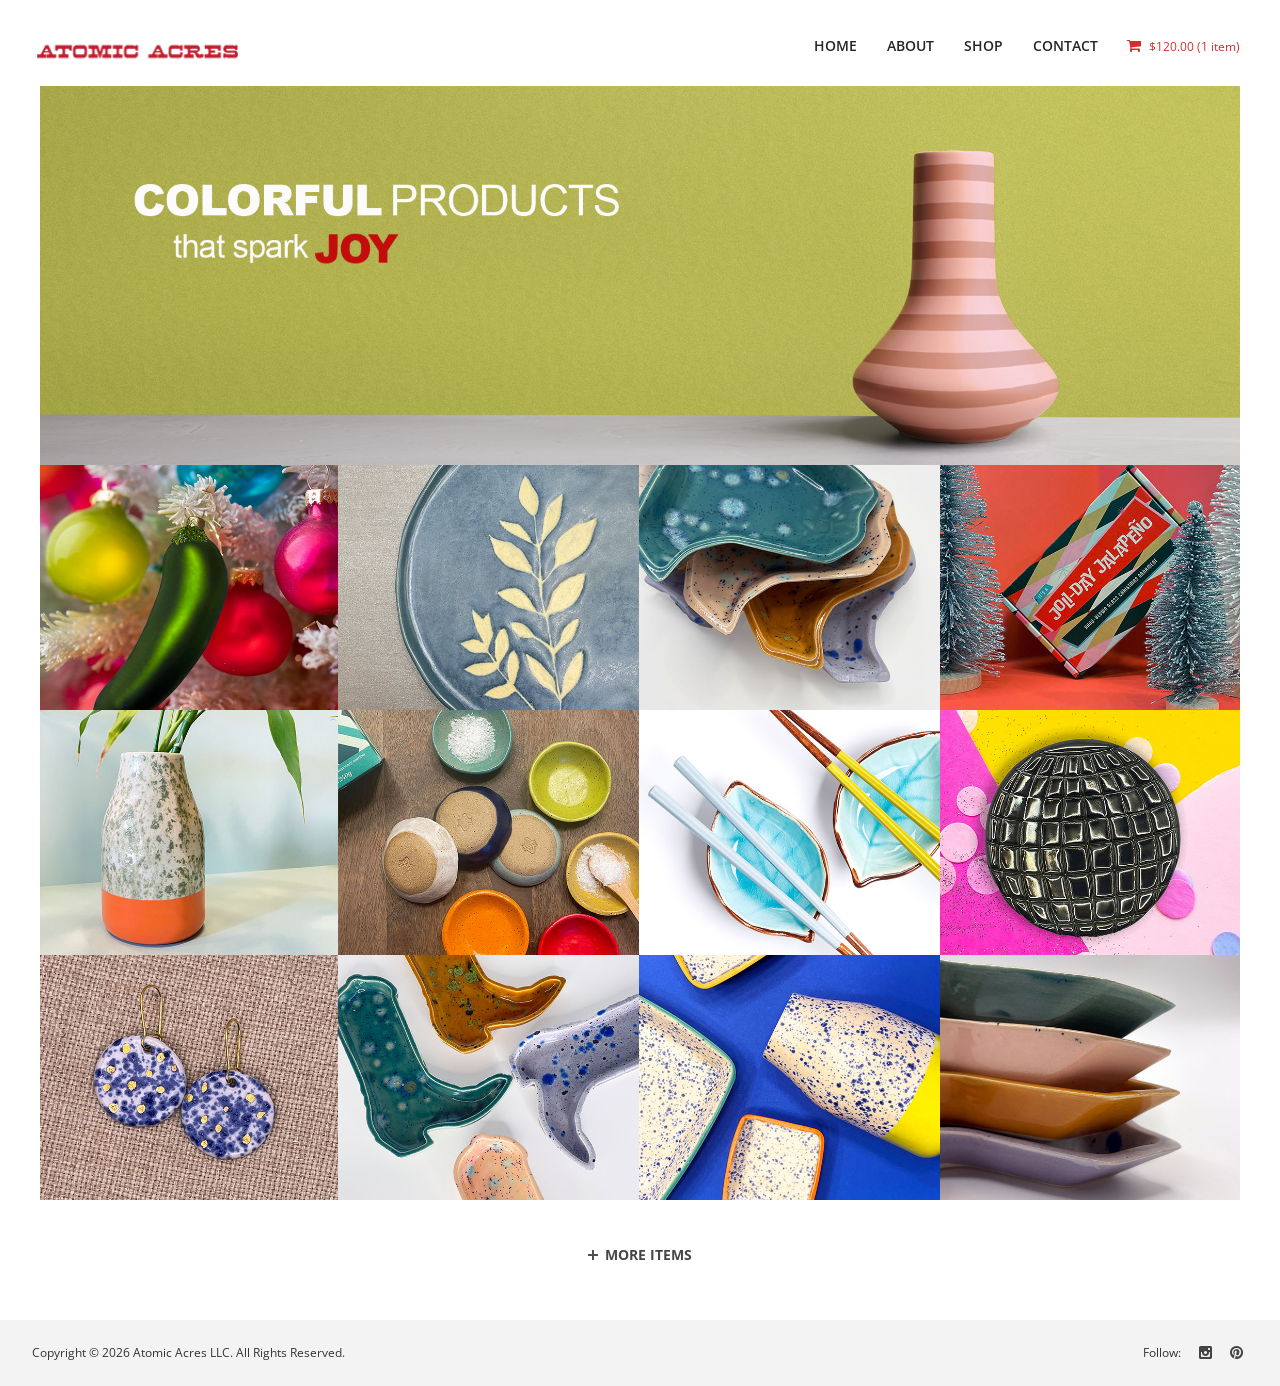
==== index.html @ 4ce1f7be "a" ====
<!DOCTYPE html>
<html>
<head>
<meta http-equiv="Content-Type" content="text/html; charset=UTF-8">
<meta name="viewport" content="width=device-width, initial-scale=1, maximum-scale=1">
<link rel="shortcut icon" href="img/favicon.ico" type="image/x-icon">
<link rel="apple-touch-icon" href="img/apple_icons_57x57.png">
<link rel="apple-touch-icon" sizes="72x72" href="img/apple_icons_72x72.png">
<link rel="apple-touch-icon" sizes="114x114" href="img/apple_icons_114x114.png">
<title>Atomic Acres | Pottery &amp; Glass Portfolio HTML Template</title>
<link href="http://fonts.googleapis.com/css?family=Open+Sans:400,300,400italic,600,700" rel="stylesheet" type="text/css" />
<link rel="stylesheet" href="css/theme.css" type="text/css" media="all" />
<link rel="stylesheet" href="css/revslider.css" type="text/css" media="all" />
<link rel="stylesheet" href="css/custom.css" type="text/css" media="all" />
</head>
<body class="page-template-page-slider-portfolio-grid-ajax">
	<div class="site_wrapper">
        <header>
            <div class="container fw">
                <div class="row">
                    <div class="fw_ip">
                        <div class="span12 logo_links_cont_hor">
                            <div class="fl noselect">
                                <a href="index.html" class="logo"><img src="img/logo.png" alt="" width="194" height="31" class="non_retina_image"><img src="img/retina/logo.png" alt="" class="retina_image"></a>
                            </div>
                            <div class="fr">
                                <div class="horizontal_menu">
                                    <div class="menu-main-container">
                                    	<ul class="menu">
                                       	  <li><a href="index.html"><span>Home</span></a></li>
                                            <li><a href="about.html"><span>About</span></a></li>
											<li><a href="shop.html"><span>Shop</span></a></li>
											<li><a href="contact.html"><span>Contact</span></a></li>
                                                </ul>
                                	</div>
                                </div>                                                                        
        
                                <div class="phone_menu">
                                    <span class="menu_toggler"></span>
                                </div>
                                
                                <div class="header_cart_content hor">
                                	<a class="cart-contents" href="shop_cart.html" title="View your shopping cart"><span class="total_price"><i class="icon-shopping-cart"></i><span class="amount">&#36;120.00</span></span>(1 item)</a>
                                </div>
                        	</div>
                        </div>
                    </div>
                </div>
            </div>                    
            <div class="gt3_menu">
                <div class="search_form_block">
                    <form name="search_form" method="get" action="javascript:void(0);" class="search_form">
                        <input type="text" name="s" placeholder="Search" value="" title="Search" class="field_search">
                        <input type="submit" name="submit_search" value="Search" title="" class="s_btn_search">
                        <i class="icon-search"></i>
                        <div class="clear"></div>
                    </form>
                </div>
        		<div class="menu_scroll">
                    <div class="menu-main-container"></div>
            	</div>
            </div>        
        </header>
        
        <div class="wrapper">
        	<div class="fullscreen_block_grid_ajax">
                <div class="slider-wrapper">                    
        			<div class="rev_slider_wrapper fullwidthbanner-container">
        				<div class="rev_slider fullwidthabanner">
        					<ul>
                            	<!-- SLIDE 1 -->
                                <li data-transition="slidedown" data-slotamount="7" data-masterspeed="300"  data-saveperformance="off">
                                    <!-- MAIN IMAGE -->
                                    <img src="img/slider/bg_1.jpg" alt="bg_1" data-bgposition="center top" data-bgfit="cover" data-bgrepeat="no-repeat">
                                    <!-- LAYER NR. 1 -->
                                    <div class="tp-caption sfl fadeout z_indx5" 
                                        data-x="70" 
                                        data-y="147"  
                                        data-speed="300" 
                                        data-start="500" 
                                        data-easing="Power3.easeInOut" 
                                        data-elementdelay="0.1" 
                                        data-endelementdelay="0.1" 
                                        data-endspeed="300"><img src="img/slider/slide1_1.png" alt=""> 
                                    </div>                            
                                    <!-- LAYER NR. 2 -->
                                    <div class="tp-caption sfl fadeout z_indx6" 
                                        data-x="540" 
                                        data-y="147"  
                                        data-speed="300" 
                                        data-start="650" 
                                        data-easing="Power3.easeInOut" 
                                        data-elementdelay="0.1" 
                                        data-endelementdelay="0.1" 
                                        data-endspeed="300"><img src="img/slider/slide1_2.png" alt=""> 
                                    </div>                            
                                    <!-- LAYER NR. 3 -->
                                    <div class="tp-caption sfl fadeout z_indx7" 
                                        data-x="165" 
                                        data-y="220"  
                                        data-speed="300" 
                                        data-start="800" 
                                        data-easing="Power3.easeInOut" 
                                        data-elementdelay="0.1" 
                                        data-endelementdelay="0.1" 
                                        data-endspeed="300"><img src="img/slider/slide1_3.png" alt=""> 
                                    </div>                            
                                    <!-- LAYER NR. 4 -->
                                    <div class="tp-caption sfl fadeout z_indx8" 
                                        data-x="425" 
                                        data-y="224"  
                                        data-speed="300" 
                                        data-start="950" 
                                        data-easing="Power3.easeInOut" 
                                        data-elementdelay="0.1" 
                                        data-endelementdelay="0.1" 
                                        data-endspeed="300"><img src="img/slider/slide1_4.png" alt=""> 
                                    </div>                            
                                    <!-- LAYER NR. 5 -->
                                    <div class="tp-caption black tp-fade tp-resizeme z_indx9 slide_zoom" 
                                        data-x="1545" 
                                        data-y="218"  
                                        data-speed="300" 
                                        data-start="1200" 
                                        data-easing="Power3.easeInOut" 
                                        data-splitin="none" 
                                        data-splitout="none" 
                                        data-elementdelay="0.1" 
                                        data-endelementdelay="0.1" 
                                        data-endspeed="300"> </div>                            
                                    <!-- LAYER NR. 6 -->
                                    <div class="tp-caption black tp-fade tp-resizeme z_indx10 slide_zoom"  
                                        data-x="1341" 
                                        data-y="319"  
                                        data-speed="300" 
                                        data-start="1200" 
                                        data-easing="Power3.easeInOut" 
                                        data-splitin="none" 
                                        data-splitout="none" 
                                        data-elementdelay="0.1" 
                                        data-endelementdelay="0.1" 
                                        data-endspeed="300">
                                        <a href="javascript:void(0)">                                        </a> 
                                    </div>                            
                                    <!-- LAYER NR. 7 -->
                                    <div class="tp-caption black tp-fade tp-resizeme z_indx11 slide_zoom" 
                                        data-x="1067" 
                                        data-y="156"  
                                        data-speed="300" 
                                        data-start="1200" 
                                        data-easing="Power3.easeInOut" 
                                        data-splitin="none" 
                                        data-splitout="none" 
                                        data-elementdelay="0.1" 
                                        data-endelementdelay="0.1" 
                                        data-endspeed="300">
                                        <a href="javascript:void(0)">                                        </a> 
                                    </div>
                                </li>
                                <!-- SLIDE 2 -->
                                <li data-transition="slidedown" data-slotamount="7" data-masterspeed="300"  data-saveperformance="off">
                                    <!-- MAIN IMAGE -->
                                    <img src="img/slider/bg_2.jpg" alt="bg_2" data-bgposition="center top" data-bgfit="cover" data-bgrepeat="no-repeat">
                                    <!-- LAYER NR. 1 -->
                                    <div class="tp-caption sfl fadeout z_indx5" 
                                        data-x="160" 
                                        data-y="147"  
                                        data-speed="300" 
                                        data-start="500" 
                                        data-easing="Power3.easeInOut" 
                                        data-elementdelay="0.1" 
                                        data-endelementdelay="0.1" 
                                        data-endspeed="300"><img src="img/slider/slide2_1.png" alt=""> 
                                    </div>                            
                                    <!-- LAYER NR. 2 -->
                                    <div class="tp-caption sfl fadeout z_indx6" 
                                        data-x="280" 
                                        data-y="147"  
                                        data-speed="300" 
                                        data-start="650" 
                                        data-easing="Power3.easeInOut" 
                                        data-elementdelay="0.1" 
                                        data-endelementdelay="0.1" 
                                        data-endspeed="300"><img src="img/slider/slide2_2.png" alt=""> 
                                    </div>                            
                                    <!-- LAYER NR. 3 -->
                                    <div class="tp-caption sfl fadeout z_indx7" 
                                        data-x="250" 
                                        data-y="221"  
                                        data-speed="300" 
                                        data-start="800" 
                                        data-easing="Power3.easeInOut" 
                                        data-elementdelay="0.1" 
                                        data-endelementdelay="0.1" 
                                        data-endspeed="300"><img src="img/slider/slide2_3.png" alt=""> 
                                    </div>                            
                                    <!-- LAYER NR. 4 -->
                                    <div class="tp-caption sfl fadeout z_indx8" 
                                        data-x="500" 
                                        data-y="224"  
                                        data-speed="300" 
                                        data-start="950" 
                                        data-easing="Power3.easeInOut" 
                                        data-elementdelay="0.1" 
                                        data-endelementdelay="0.1" 
                                        data-endspeed="300"><img src="img/slider/slide2_4.png" alt=""> 
                                    </div>                            
                                    <!-- LAYER NR. 5 -->
                                    <div class="tp-caption black tp-fade tp-resizeme z_indx9 slide_zoom" 
                                        data-x="1517" 
                                        data-y="112"  
                                        data-speed="300" 
                                        data-start="1200" 
                                        data-easing="Power3.easeInOut" 
                                        data-splitin="none" 
                                        data-splitout="none" 
                                        data-elementdelay="0.1" 
                                        data-endelementdelay="0.1" 
                                        data-endspeed="300">
                                        <a href="javascript:void(0)">                                        </a> 
                                    </div>                            
                                    <!-- LAYER NR. 6 -->
                                    <div class="tp-caption black tp-fade tp-resizeme z_indx10 slide_zoom" 
                                        data-x="1165" 
                                        data-y="504"  
                                        data-speed="300" 
                                        data-start="1200" 
                                        data-easing="Power3.easeInOut" 
                                        data-splitin="none" 
                                        data-splitout="none" 
                                        data-elementdelay="0.1" 
                                        data-endelementdelay="0.1" 
                                        data-endspeed="300">
                                        <a href="javascript:void(0)">                                        </a> 
                                    </div>
                                </li>
                                <!-- SLIDE 3 -->
                                <li data-transition="slidedown" data-slotamount="7" data-masterspeed="300"  data-saveperformance="off">
                                    <!-- MAIN IMAGE -->
                                    <img src="img/slider/bg_3.jpg" alt="bg_3" data-bgposition="center top" data-bgfit="cover" data-bgrepeat="no-repeat">
                                    <!-- LAYER NR. 1 -->
                                    <div class="tp-caption sfl fadeout z_indx5" 
                                        data-x="70" 
                                        data-y="107"  
                                        data-speed="300" 
                                        data-start="500" 
                                        data-easing="Power3.easeInOut" 
                                        data-elementdelay="0.1" 
                                        data-endelementdelay="0.1" 
                                        data-endspeed="300"><img src="img/slider/slide3_1.png" alt=""> 
                                    </div>                            
                                    <!-- LAYER NR. 2 -->
                                    <div class="tp-caption sfl fadeout z_indx6" 
                                        data-x="360" 
                                        data-y="100"  
                                        data-speed="300" 
                                        data-start="650" 
                                        data-easing="Power3.easeInOut" 
                                        data-elementdelay="0.1" 
                                        data-endelementdelay="0.1" 
                                        data-endspeed="300"><img src="img/slider/slide3_2.png" alt=""> 
                                    </div>                            
                                    <!-- LAYER NR. 3 -->
                                    <div class="tp-caption sfl fadeout z_indx7" 
                                        data-x="90" 
                                        data-y="170"  
                                        data-speed="300" 
                                        data-start="800" 
                                        data-easing="Power3.easeInOut" 
                                        data-elementdelay="0.1" 
                                        data-endelementdelay="0.1" 
                                        data-endspeed="300"><img src="img/slider/slide3_3.png" alt=""> 
                                    </div>                            
                                    <!-- LAYER NR. 4 -->
                                    <div class="tp-caption sfl fadeout z_indx8" 
                                        data-x="240" 
                                        data-y="170"  
                                        data-speed="300" 
                                        data-start="950" 
                                        data-easing="Power3.easeInOut" 
                                        data-elementdelay="0.1" 
                                        data-endelementdelay="0.1" 
                                        data-endspeed="300"><img src="img/slider/slide3_4.png" alt=""> 
                                    </div>                            
                                    <!-- LAYER NR. 5 -->
                                    <div class="tp-caption black tp-fade tp-resizeme z_indx9 slide_zoom" 
                                        data-x="1534" 
                                        data-y="200"  
                                        data-speed="300" 
                                        data-start="1200" 
                                        data-easing="Power3.easeInOut" 
                                        data-splitin="none" 
                                        data-splitout="none" 
                                        data-elementdelay="0.1" 
                                        data-endelementdelay="0.1" 
                                        data-endspeed="300">
                                        <a href="javascript:void(0)">                                        </a> 
                                    </div>                            
                                    <!-- LAYER NR. 6 -->
                                    <div class="tp-caption black tp-fade tp-resizeme z_indx10 slide_zoom" 
                                        data-x="1262" 
                                        data-y="156"  
                                        data-speed="300" 
                                        data-start="1200" 
                                        data-easing="Power3.easeInOut" 
                                        data-splitin="none" 
                                        data-splitout="none" 
                                        data-elementdelay="0.1" 
                                        data-endelementdelay="0.1" 
                                        data-endspeed="300">
                                        <a href="javascript:void(0)">                                        </a> 
                                    </div>                            
                                    <!-- LAYER NR. 7 -->
                                    <div class="tp-caption black tp-fade tp-resizeme z_indx11 slide_zoom" 
                                        data-x="1504" 
                                        data-y="346"  
                                        data-speed="300" 
                                        data-start="1200" 
                                        data-easing="Power3.easeInOut" 
                                        data-splitin="none" 
                                        data-splitout="none" 
                                        data-elementdelay="0.1" 
                                        data-endelementdelay="0.1" 
                                        data-endspeed="300">
                                        <a href="javascript:void(0)">                                        </a> 
                                    </div>
                                </li>
                            </ul>
                            <div class="tp-bannertimer tp-bottom"></div>
                        </div>
                    </div>
                </div>
                    
                <div id="list" class="grid_ajax_isotope_block sorting_block image-grid">
                	<div class="blogpost_preview_fw port_type furniture textile isotope-item">
                        <div class="fw_preview_wrapper">
                            <img alt="" src="img/portfolio/585_475/1.jpg">
                            <div class="inner">
                                <h6 class="blogpost_title"><a href="portfolio_post_slider.html">Joliday Jalapeño</a></h6>
                                <div class="inmeta">
                                    <div>
                                         <a href="javascript:void(0)">Ornaments</a>, <a href="javascript:void(0)">Glass</a>
                                    </div>
                                    <div data-modify="like_post" class="post_likes post_likes_add ">
                                        <i class="stand_icon icon-heart-empty"></i>
                                        <span>119</span>
                                    </div>
                                </div>
                            </div>
                        </div>
                    </div>
                    <div class="blogpost_preview_fw port_type furniture isotope-item">
                        <div class="fw_preview_wrapper">
                            <img alt="" src="img/portfolio/585_475/2.jpg">
                            <div class="inner">
                                <h6 class="blogpost_title"><a href="portfolio_post_slider.html">Dining Sets</a></h6>
                                <div class="inmeta">
                                    <div>
                                         <a href="javascript:void(0)">Tableware</a>, <a href="javascript:void(0)">Stoneware</a>
                                    </div>
                                    <div data-modify="like_post" class="post_likes post_likes_add ">
                                        <i class="stand_icon icon-heart-empty"></i>
                                        <span>141</span>
                                    </div>
                                </div>
                            </div>
                        </div>
                    </div>
                    <div class="blogpost_preview_fw port_type furniture textile isotope-item">
                        <div class="fw_preview_wrapper">
                            <img alt="" src="img/portfolio/585_475/3.jpg">
                            <div class="inner">
                                <h6 class="blogpost_title"><a href="portfolio_post_slider.html">Texas Trays</a></h6>
                                <div class="inmeta">
                                    <div>
                                         <a href="javascript:void(0)">Decor</a>, <a href="javascript:void(0)">Earthenware</a>
                                    </div>
                                    <div data-modify="like_post" class="post_likes post_likes_add ">
                                        <i class="stand_icon icon-heart-empty"></i>
                                        <span>90</span>
                                    </div>
                                </div>
                            </div>
                        </div>
                    </div>
                    <div class="blogpost_preview_fw port_type other isotope-item">
                        <div class="fw_preview_wrapper">
                            <img alt="" src="img/portfolio/585_475/4.jpg">
                            <div class="inner">
                                <h6 class="blogpost_title"><a href="portfolio_post_slider.html">Joliday Jalapeño</a></h6>
                                <div class="inmeta">
                                    <div>
                                        <a href="javascript:void(0)">Ornaments</a>, <a href="javascript:void(0)">Glass</a>
                                    </div>
                                    <div data-modify="like_post" class="post_likes post_likes_add ">
                                        <i class="stand_icon icon-heart-empty"></i>
                                        <span>47</span>
                                    </div>
                                </div>
                            </div>
                        </div>
                    </div>
                    <div class="blogpost_preview_fw port_type furniture isotope-item">
                        <div class="fw_preview_wrapper">
                            <img alt="" src="img/portfolio/585_475/5.jpg">
                            <div class="inner">
                                <h6 class="blogpost_title"><a href="portfolio_post_slider.html">Harbor Vase</a></h6>
                                <div class="inmeta">
                                    <div>
                                        <a href="javascript:void(0)">Decor</a>, <a href="javascript:void(0)">Stoneware</a>
                                    </div>
                                    <div data-modify="like_post" class="post_likes post_likes_add ">
                                        <i class="stand_icon icon-heart-empty"></i>
                                        <span>14</span>
                                    </div>
                                </div>
                            </div>
                        </div>
                    </div>
                    <div class="blogpost_preview_fw port_type other tableware isotope-item">
                        <div class="fw_preview_wrapper">
                            <img alt="" src="img/portfolio/585_475/6.jpg">
                            <div class="inner">
                                <h6 class="blogpost_title"><a href="portfolio_post_slider.html">Salt Seller</a></h6>
                                <div class="inmeta">
                                    <div>
                                         <a href="javascript:void(0)">Tableware</a>, <a href="javascript:void(0)">Stoneware</a>
                                    </div>
                                    <div data-modify="like_post" class="post_likes post_likes_add ">
                                        <i class="stand_icon icon-heart-empty"></i>
                                        <span>53</span>
                                    </div>
                                </div>
                            </div>
                        </div>
                    </div>
                    <div class="blogpost_preview_fw port_type lighting textile isotope-item">
                        <div class="fw_preview_wrapper">
                            <img alt="" src="img/portfolio/585_475/7.jpg">
                            <div class="inner">
                                <h6 class="blogpost_title"><a href="portfolio_post_slider.html">Leaf Bowls</a></h6>
                                <div class="inmeta">
                                    <div>
                                         <a href="javascript:void(0)">Tableware</a>, <a href="javascript:void(0)">Porcelain</a>
                                    </div>
                                    <div data-modify="like_post" class="post_likes post_likes_add ">
                                        <i class="stand_icon icon-heart-empty"></i>
                                        <span>43</span>
                                    </div>
                                </div>
                            </div>
                        </div>
                    </div>
                    <div class="blogpost_preview_fw port_type other textile isotope-item">
                        <div class="fw_preview_wrapper">
                            <img alt="" src="img/portfolio/585_475/8.jpg">
                            <div class="inner">
                                <h6 class="blogpost_title"><a href="portfolio_post_slider.html">Disco Tray</a></h6>
                                <div class="inmeta">
                                    <div>
                                         <a href="javascript:void(0)">Decor</a>, <a href="javascript:void(0)">Stoneware</a>
                                    </div>
                                    <div data-modify="like_post" class="post_likes post_likes_add ">
                                        <i class="stand_icon icon-heart-empty"></i>
                                        <span>15</span>
                                    </div>
                                </div>
                            </div>
                        </div>
                    </div>
                    <div class="blogpost_preview_fw port_type other sculpture isotope-item">
                        <div class="fw_preview_wrapper">
                            <img alt="" src="img/portfolio/585_475/9.jpg">
                            <div class="inner">
                                <h6 class="blogpost_title"><a href="portfolio_post_slider.html">Santorini Earrings</a></h6>
                                <div class="inmeta">
                                    <div>
                                         <a href="javascript:void(0)">Jewelry</a>, <a href="javascript:void(0)">Porcelain</a>
                                    </div>
                                    <div data-modify="like_post" class="post_likes post_likes_add ">
                                        <i class="stand_icon icon-heart-empty"></i>
                                        <span>20</span>
                                    </div>
                                </div>
                            </div>
                        </div>
                    </div>
                    <div class="blogpost_preview_fw port_type other tableware isotope-item">
                        <div class="fw_preview_wrapper">
                            <img alt="" src="img/portfolio/585_475/10.jpg">
                            <div class="inner">
                                <h6 class="blogpost_title"><a href="portfolio_post_slider.html">Boot Trays</a></h6>
                                <div class="inmeta">
                                    <div>
                                         <a href="javascript:void(0)">Decor</a>, <a href="javascript:void(0)">Earthenware</a>
                                    </div>
                                    <div data-modify="like_post" class="post_likes post_likes_add ">
                                        <i class="stand_icon icon-heart-empty"></i>
                                        <span>34</span>
                                    </div>
                                </div>
                            </div>
                        </div>
                    </div>
                    <div class="blogpost_preview_fw port_type lighting isotope-item">
                        <div class="fw_preview_wrapper">
                            <img alt="" src="img/portfolio/585_475/11.jpg">
                            <div class="inner">
                                <h6 class="blogpost_title"><a href="portfolio_post_slider.html">Harbor Collection</a></h6>
                                <div class="inmeta">
                                    <div>
                                         <a href="javascript:void(0)">Decor</a>, <a href="javascript:void(0)">Stoneware</a>
                                    </div>
                                    <div data-modify="like_post" class="post_likes post_likes_add ">
                                        <i class="stand_icon icon-heart-empty"></i>
                                        <span>30</span>
                                    </div>
                                </div>
                            </div>
                        </div>
                    </div>
                    <div class="blogpost_preview_fw port_type other isotope-item">
                        <div class="fw_preview_wrapper">
                            <img alt="" src="img/portfolio/585_475/12.jpg">
                            <div class="inner">
                                <h6 class="blogpost_title"><a href="portfolio_post_slider.html">Texas Trays</a></h6>
                                <div class="inmeta">
                                    <div>
                                         <a href="javascript:void(0)">Decor</a>, <a href="javascript:void(0)">Earthenware</a>
                                    </div>
                                    <div data-modify="like_post" class="post_likes post_likes_add ">
                                        <i class="stand_icon icon-heart-empty"></i>
                                        <span>13</span>
                                    </div>
                                </div>
                            </div>
                        </div>
                    </div>
                </div>                
                <a href="javascript:void(0)" class="load_more_posts">More Items</a>                
            </div>        
        </div><!-- .wrapper -->
    </div>
    <footer>
        <div class="ip">
            <div class="fl">
                <div>Copyright &copy; 2026 Atomic Acres LLC. All Rights Reserved.</div>
            </div>
            <div class="fr">
                <div class="share_page">
                    <span class="share_text"></span>
                    <span class="sh_fo_detail">
                        <a href="javascript:void(0);" class="stand_icon share_instagram"></a>
                        <a href="javascript:void(0);" class="stand_icon share_pinterest"></a>
                    </span>
                </div>
                <div class="socials">
                    <span class="follow_text active">Follow</span>
                    <span class="sh_fo_detail inline_block">
                        <a class="stand_icon soc-instagram" target="_blank" href="http://instagram.com" title="Instagram"></a>
                        <a class="stand_icon soc-pinterest" target="_blank" href="http://pinterest.com" title="Pinterest"></a>
                	</span>
                </div>
            </div>
            <div class="clear"></div>
        </div>
    </footer>   
    
    <script type="text/javascript" src="js/jquery.min.js"></script>	
	<script type="text/javascript" src="js/jquery-ui.min.js"></script>    
    <script type="text/javascript" src="js/modules.js"></script>	
	<script type="text/javascript" src="js/theme.js"></script>
    <script type="text/javascript" src="js/jquery.themepunch.plugins.min.js"></script>
    <script type="text/javascript" src="js/jquery.themepunch.revolution.min.js"></script> 
    <script type="text/javascript">
		jQuery(document).ready(function() {
		   "use strict";			   						
		   jQuery('.rev_slider').show().revolution({
				delay: 5000,
				startwidth: 1850,
				startheight: 579,
				fullWidth:"on",
				fullScreen:"off",
				navigationType:"none",
				navigationArrows:"solo",
				navigationStyle:"round"
			});
		});
	</script> 
    <!-- Portfolio -->
    <script type="text/javascript" src="js/jquery.isotope.min.js"></script>
    <script type="text/javascript" src="js/sorting.js"></script>
    <script>	
		items_set = [                    
			{src : 'img/portfolio/585_475/13.jpg', url : 'portfolio_post_slider.html', sortcategory: 'Decor', title: 'Drip Bowl', categorylink: '<a href="javascript:void(0)">Decor</a>, <a href="javascript:void(0)">Glass</a>', likescount: '12'},
			{src : 'img/portfolio/585_475/14.jpg', url : 'portfolio_post_slider.html', sortcategory: 'Tableware', title: 'Rustic Tableware', categorylink: '<a href="javascript:void(0)">Tableware</a>, <a href="javascript:void(0)">Stoneware</a>', likescount: '20'},
			{src : 'img/portfolio/585_475/15.jpg', url : 'portfolio_post_slider.html', sortcategory: 'Ornaments', title: 'Inky Ornament',  categorylink: '<a href="javascript:void(0)">Ornaments</a>, <a href="javascript:void(0)">Glass</a>', likescount: '19'},
			{src : 'img/portfolio/585_475/16.jpg', url : 'portfolio_post_slider.html', sortcategory: 'Jewelry', title: 'Tokyo Earrings', categorylink: '<a href="javascript:void(0)">Jewelry</a>, <a href="javascript:void(0)">Porcelain</a>', likescount: '13'}
		];
		jQuery('#list').portfolio_addon({
			type : 0, // home portfolio
			load_count : 4,
			items : items_set
		});
	</script>      
</body>
</html>
---- css/theme.css ----
/* GRID */
body, html {
    padding: 0;
    margin: 0;
    width: 100%;
    height: 100%;
    
    -moz-osx-font-smoothing: grayscale;
    -webkit-font-smoothing: antialiased
}

.wrapper {
    margin-bottom: 50px;
}

[class*=span] {
    float: left;
    min-height: 1px;
    margin-left: 30px
}

.container {
    width: 940px;
    margin-right: auto;
    margin-left: auto
}

.container:after, .container:before {
    display: table;
    line-height: 0;
    content: ""
}

.container:after {
    clear: both
}

.row {
    width: 100%
}

.row:after, .row:before {
    display: table;
    line-height: 0;
    content: ""
}

.row:after {
    clear: both
}

.row [class*=span] {
    display: block;
    float: left;
    width: 100%;
    min-height: 30px;
    margin-left: 3.1914893617021%;
    -webkit-box-sizing: border-box;
    -moz-box-sizing: border-box;
    box-sizing: border-box
}

.row [class*=span]:first-child {
    margin-left: 0
}

.row .span12 {
    width: 100%
}

.row .span11 {
    width: 91.400709219858%
}

.row .span10 {
    width: 82.801418439716%
}

.row .span9 {
    width: 74.202127659574%
}

.row .span8 {
    width: 65.602836879433%
}

.row .span7 {
    width: 57.003546099291%
}

.row .span6 {
    width: 48.404255319149%
}

.row .span5 {
    width: 39.804964539007%
}

.row .span4 {
    width: 31.205673758865%
}

.row .span3 {
    width: 22.606382978723%
}

.row .span2 {
    width: 14.007092198582%
}

.row .span1 {
    width: 5.4078014184397%
}

.clearfix:after, .clearfix:before {
    display: table;
    line-height: 0;
    content: ""
}

.clear, .clearfix:after {
    clear: both
}

@media (min-width: 1200px) {
    [class*=span] {
        float: left;
        min-height: 1px;
        margin-left: 40px
    }

    .container {
        width: 1160px
    }

    .gt3_boxed header .container {
        width: 1250px
    }

    .row {
        width: 100%
    }

    .row:after, .row:before {
        display: table;
        line-height: 0;
        content: ""
    }

    .row:after {
        clear: both
    }

    .row [class*=span] {
        display: block;
        float: left;
        width: 100%;
        min-height: 30px;
        margin-left: 3.3333333333333%;
        -webkit-box-sizing: border-box;
        -moz-box-sizing: border-box;
        box-sizing: border-box
    }

    .row [class*=span]:first-child {
        margin-left: 0
    }

    .row .span12 {
        width: 100%
    }

    .row .span11 {
        width: 91.379310344828%
    }

    .row .span10 {
        width: 82.758620689655%
    }

    .row .span9 {
        width: 74.137931034483%
    }

    .row .span8 {
        width: 65.51724137931%
    }

    .row .span7 {
        width: 56.896551724138%
    }

    .row .span6 {
        width: 48.275862068966%
    }

    .row .span5 {
        width: 39.655172413793%
    }

    .row .span4 {
        width: 31.034482758621%
    }

    .row .span3 {
        width: 22.413793103448%
    }

    .row .span2 {
        width: 13.793103448276%
    }

    .row .span1 {
        width: 5.1724137931034%
    }
}

@media (min-width: 768px) and (max-width: 979px) {
    .container {
        width: 724px
    }

    .row {
        width: 100%
    }

    .row:after, .row:before {
        display: table;
        line-height: 0;
        content: ""
    }

    .row:after {
        clear: both
    }

    .row [class*=span] {
        display: block;
        float: left;
        width: 100%;
        min-height: 30px;
        margin-left: 4.1436464088398%;
        -webkit-box-sizing: border-box;
        -moz-box-sizing: border-box;
        box-sizing: border-box
    }

    .row [class*=span]:first-child {
        margin-left: 0
    }

    .row .span12 {
        width: 100%
    }

    .row .span11 {
        width: 91.321362799263%
    }

    .row .span10 {
        width: 82.642725598527%
    }

    .row .span9 {
        width: 73.96408839779%
    }

    .row .span8 {
        width: 65.285451197053%
    }

    .row .span7 {
        width: 56.606813996317%
    }

    .row .span6 {
        width: 47.92817679558%
    }

    .row .span5 {
        width: 39.249539594843%
    }

    .row .span4 {
        width: 30.570902394107%
    }

    .row .span3 {
        width: 21.89226519337%
    }

    .row .span2 {
        width: 13.213627992634%
    }

    .row .span1 {
        width: 4.5349907918969%
    }
}

@media (max-width: 767px) {
    .container {
        width: auto
    }

    .row {
        width: 100%;
        margin-left: 0
    }

    .row [class*=span], [class*=span] {
        display: block;
        float: none;
        width: 100%;
        margin-left: 0;
        -webkit-box-sizing: border-box;
        -moz-box-sizing: border-box;
        box-sizing: border-box
    }

    .row .span12, .span12 {
        width: 100%;
        -webkit-box-sizing: border-box;
        -moz-box-sizing: border-box;
        box-sizing: border-box
    }
}

.container.fw {
    width: 100%
}

.container.fw .fw_ip {
    padding: 35px
}

/* Font-Awesome MIN */
@font-face {
    font-family: FontAwesome;
    src: url(fonts/fa.eot?v=3.2.1);
    src: url(fonts/fa.eot?#iefix&v=3.2.1) format('embedded-opentype'), url(fonts/fa.woff?v=3.2.1) format('woff'), url(fonts/fa.ttf?v=3.2.1) format('truetype'), url(fonts/fa.svg#fontawesomeregular?v=3.2.1) format('svg');
    font-weight: 400;
    font-style: normal;
    -moz-osx-font-smoothing: grayscale;
    -webkit-font-smoothing: antialiased;
}

[class*=" icon-"], [class^=icon-] {
    font-family: FontAwesome;
    font-weight: 400;
    font-style: normal;
    text-decoration: inherit;
    -webkit-font-smoothing: antialiased
}

[class*=" icon-"]:before, [class^=icon-]:before {
    text-decoration: inherit;
    display: inline-block;
    speak: none
}

a [class*=" icon-"], a [class^=icon-] {
    display: inline
}

[class*=" icon-"], [class^=icon-] {
    display: inline;
    width: auto;
    height: auto;
    line-height: normal;
    vertical-align: baseline;
    background-image: none;
    background-position: 0 0;
    background-repeat: repeat;
    margin-top: 0
}

.icon-glass:before {
    content: "\f000"
}

.icon-music:before {
    content: "\f001"
}

.icon-search:before {
    content: "\f002"
}

.icon-envelope-alt:before {
    content: "\f003"
}

.icon-heart:before {
    content: "\f004"
}

.icon-star:before {
    content: "\f005"
}

.icon-star-empty:before {
    content: "\f006"
}

.icon-user:before {
    content: "\f007"
}

.icon-film:before {
    content: "\f008"
}

.icon-th-large:before {
    content: "\f009"
}

.icon-th:before {
    content: "\f00a"
}

.icon-th-list:before {
    content: "\f00b"
}

.icon-ok:before {
    content: "\f00c"
}

.icon-remove:before {
    content: "\f00d"
}

.icon-zoom-in:before {
    content: "\f00e"
}

.icon-zoom-out:before {
    content: "\f010"
}

.icon-off:before, .icon-power-off:before {
    content: "\f011"
}

.icon-signal:before {
    content: "\f012"
}

.icon-cog:before, .icon-gear:before {
    content: "\f013"
}

.icon-trash:before {
    content: "\f014"
}

.icon-home:before {
    content: "\f015"
}

.icon-file-alt:before {
    content: "\f016"
}

.icon-time:before {
    content: "\f017"
}

.icon-road:before {
    content: "\f018"
}

.icon-download-alt:before {
    content: "\f019"
}

.icon-download:before {
    content: "\f01a"
}

.icon-upload:before {
    content: "\f01b"
}

.icon-inbox:before {
    content: "\f01c"
}

.icon-play-circle:before {
    content: "\f01d"
}

.icon-repeat:before, .icon-rotate-right:before {
    content: "\f01e"
}

.icon-refresh:before {
    content: "\f021"
}

.icon-list-alt:before {
    content: "\f022"
}

.icon-lock:before {
    content: "\f023"
}

.icon-flag:before {
    content: "\f024"
}

.icon-headphones:before {
    content: "\f025"
}

.icon-volume-off:before {
    content: "\f026"
}

.icon-volume-down:before {
    content: "\f027"
}

.icon-volume-up:before {
    content: "\f028"
}

.icon-qrcode:before {
    content: "\f029"
}

.icon-barcode:before {
    content: "\f02a"
}

.icon-tag:before {
    content: "\f02b"
}

.icon-tags:before {
    content: "\f02c"
}

.icon-book:before {
    content: "\f02d"
}

.icon-bookmark:before {
    content: "\f02e"
}

.icon-print:before {
    content: "\f02f"
}

.icon-camera:before {
    content: "\f030"
}

.icon-font:before {
    content: "\f031"
}

.icon-bold:before {
    content: "\f032"
}

.icon-italic:before {
    content: "\f033"
}

.icon-text-height:before {
    content: "\f034"
}

.icon-text-width:before {
    content: "\f035"
}

.icon-align-left:before {
    content: "\f036"
}

.icon-align-center:before {
    content: "\f037"
}

.icon-align-right:before {
    content: "\f038"
}

.icon-align-justify:before {
    content: "\f039"
}

.icon-list:before {
    content: "\f03a"
}

.icon-indent-left:before {
    content: "\f03b"
}

.icon-indent-right:before {
    content: "\f03c"
}

.icon-facetime-video:before {
    content: "\f03d"
}

.icon-picture:before {
    content: "\f03e"
}

.icon-pencil:before {
    content: "\f040"
}

.icon-map-marker:before {
    content: "\f041"
}

.icon-adjust:before {
    content: "\f042"
}

.icon-tint:before {
    content: "\f043"
}

.icon-edit:before {
    content: "\f044"
}

.icon-share:before {
    content: "\f045"
}

.icon-check:before {
    content: "\f046"
}

.icon-move:before {
    content: "\f047"
}

.icon-step-backward:before {
    content: "\f048"
}

.icon-fast-backward:before {
    content: "\f049"
}

.icon-backward:before {
    content: "\f04a"
}

.icon-play:before {
    content: "\f04b"
}

.icon-pause:before {
    content: "\f04c"
}

.icon-stop:before {
    content: "\f04d"
}

.icon-forward:before {
    content: "\f04e"
}

.icon-fast-forward:before {
    content: "\f050"
}

.icon-step-forward:before {
    content: "\f051"
}

.icon-eject:before {
    content: "\f052"
}

.icon-chevron-left:before {
    content: "\f053"
}

.icon-chevron-right:before {
    content: "\f054"
}

.icon-plus-sign:before {
    content: "\f055"
}

.icon-minus-sign:before {
    content: "\f056"
}

.icon-remove-sign:before {
    content: "\f057"
}

.icon-ok-sign:before {
    content: "\f058"
}

.icon-question-sign:before {
    content: "\f059"
}

.icon-info-sign:before {
    content: "\f05a"
}

.icon-screenshot:before {
    content: "\f05b"
}

.icon-remove-circle:before {
    content: "\f05c"
}

.icon-ok-circle:before {
    content: "\f05d"
}

.icon-ban-circle:before {
    content: "\f05e"
}

.icon-arrow-left:before {
    content: "\f060"
}

.icon-arrow-right:before {
    content: "\f061"
}

.icon-arrow-up:before {
    content: "\f062"
}

.icon-arrow-down:before {
    content: "\f063"
}

.icon-mail-forward:before, .icon-share-alt:before {
    content: "\f064"
}

.icon-resize-full:before {
    content: "\f065"
}

.icon-resize-small:before {
    content: "\f066"
}

.icon-plus:before {
    content: "\f067"
}

.icon-minus:before {
    content: "\f068"
}

.icon-asterisk:before {
    content: "\f069"
}

.icon-exclamation-sign:before {
    content: "\f06a"
}

.icon-gift:before {
    content: "\f06b"
}

.icon-leaf:before {
    content: "\f06c"
}

.icon-fire:before {
    content: "\f06d"
}

.icon-eye-open:before {
    content: "\f06e"
}

.icon-eye-close:before {
    content: "\f070"
}

.icon-warning-sign:before {
    content: "\f071"
}

.icon-plane:before {
    content: "\f072"
}

.icon-calendar:before {
    content: "\f073"
}

.icon-random:before {
    content: "\f074"
}

.icon-comment:before {
    content: "\f075"
}

.icon-magnet:before {
    content: "\f076"
}

.icon-chevron-up:before {
    content: "\f077"
}

.icon-chevron-down:before {
    content: "\f078"
}

.icon-retweet:before {
    content: "\f079"
}

.icon-shopping-cart:before {
    content: "\f07a"
}

.icon-folder-close:before {
    content: "\f07b"
}

.icon-folder-open:before {
    content: "\f07c"
}

.icon-resize-vertical:before {
    content: "\f07d"
}

.icon-resize-horizontal:before {
    content: "\f07e"
}

.icon-bar-chart:before {
    content: "\f080"
}

.icon-twitter-sign:before {
    content: "\f081"
}

.icon-facebook-sign:before {
    content: "\f082"
}

.icon-camera-retro:before {
    content: "\f083"
}

.icon-key:before {
    content: "\f084"
}

.icon-cogs:before, .icon-gears:before {
    content: "\f085"
}

.icon-comments:before {
    content: "\f086"
}

.icon-thumbs-up-alt:before {
    content: "\f087"
}

.icon-thumbs-down-alt:before {
    content: "\f088"
}

.icon-star-half:before {
    content: "\f089"
}

.icon-heart-empty:before {
    content: "\f08a"
}

.icon-signout:before {
    content: "\f08b"
}

.icon-linkedin-sign:before {
    content: "\f08c"
}

.icon-pushpin:before {
    content: "\f08d"
}

.icon-external-link:before {
    content: "\f08e"
}

.icon-signin:before {
    content: "\f090"
}

.icon-trophy:before {
    content: "\f091"
}

.icon-github-sign:before {
    content: "\f092"
}

.icon-upload-alt:before {
    content: "\f093"
}

.icon-lemon:before {
    content: "\f094"
}

.icon-phone:before {
    content: "\f095"
}

.icon-check-empty:before, .icon-unchecked:before {
    content: "\f096"
}

.icon-bookmark-empty:before {
    content: "\f097"
}

.icon-phone-sign:before {
    content: "\f098"
}

.icon-twitter:before {
    content: "\f099"
}

.icon-facebook:before {
    content: "\f09a"
}

.icon-github:before {
    content: "\f09b"
}

.icon-unlock:before {
    content: "\f09c"
}

.icon-credit-card:before {
    content: "\f09d"
}

.icon-rss:before {
    content: "\f09e"
}

.icon-hdd:before {
    content: "\f0a0"
}

.icon-bullhorn:before {
    content: "\f0a1"
}

.icon-bell:before {
    content: "\f0a2"
}

.icon-certificate:before {
    content: "\f0a3"
}

.icon-hand-right:before {
    content: "\f0a4"
}

.icon-hand-left:before {
    content: "\f0a5"
}

.icon-hand-up:before {
    content: "\f0a6"
}

.icon-hand-down:before {
    content: "\f0a7"
}

.icon-circle-arrow-left:before {
    content: "\f0a8"
}

.icon-circle-arrow-right:before {
    content: "\f0a9"
}

.icon-circle-arrow-up:before {
    content: "\f0aa"
}

.icon-circle-arrow-down:before {
    content: "\f0ab"
}

.icon-globe:before {
    content: "\f0ac"
}

.icon-wrench:before {
    content: "\f0ad"
}

.icon-tasks:before {
    content: "\f0ae"
}

.icon-filter:before {
    content: "\f0b0"
}

.icon-briefcase:before {
    content: "\f0b1"
}

.icon-fullscreen:before {
    content: "\f0b2"
}

.icon-group:before {
    content: "\f0c0"
}

.icon-link:before {
    content: "\f0c1"
}

.icon-cloud:before {
    content: "\f0c2"
}

.icon-beaker:before {
    content: "\f0c3"
}

.icon-cut:before {
    content: "\f0c4"
}

.icon-copy:before {
    content: "\f0c5"
}

.icon-paper-clip:before, .icon-paperclip:before {
    content: "\f0c6"
}

.icon-save:before {
    content: "\f0c7"
}

.icon-sign-blank:before {
    content: "\f0c8"
}

.icon-reorder:before {
    content: "\f0c9"
}

.icon-list-ul:before {
    content: "\f0ca"
}

.icon-list-ol:before {
    content: "\f0cb"
}

.icon-strikethrough:before {
    content: "\f0cc"
}

.icon-underline:before {
    content: "\f0cd"
}

.icon-table:before {
    content: "\f0ce"
}

.icon-magic:before {
    content: "\f0d0"
}

.icon-truck:before {
    content: "\f0d1"
}

.icon-pinterest:before {
    content: "\f0d2"
}

.icon-pinterest-sign:before {
    content: "\f0d3"
}

.icon-google-plus-sign:before {
    content: "\f0d4"
}

.icon-google-plus:before {
    content: "\f0d5"
}

.icon-money:before {
    content: "\f0d6"
}

.icon-caret-down:before {
    content: "\f0d7"
}

.icon-caret-up:before {
    content: "\f0d8"
}

.icon-caret-left:before {
    content: "\f0d9"
}

.icon-caret-right:before {
    content: "\f0da"
}

.icon-columns:before {
    content: "\f0db"
}

.icon-sort:before {
    content: "\f0dc"
}

.icon-sort-down:before {
    content: "\f0dd"
}

.icon-sort-up:before {
    content: "\f0de"
}

.icon-envelope:before {
    content: "\f0e0"
}

.icon-linkedin:before {
    content: "\f0e1"
}

.icon-rotate-left:before, .icon-undo:before {
    content: "\f0e2"
}

.icon-legal:before {
    content: "\f0e3"
}

.icon-dashboard:before {
    content: "\f0e4"
}

.icon-comment-alt:before {
    content: "\f0e5"
}

.icon-comments-alt:before {
    content: "\f0e6"
}

.icon-bolt:before {
    content: "\f0e7"
}

.icon-sitemap:before {
    content: "\f0e8"
}

.icon-umbrella:before {
    content: "\f0e9"
}

.icon-paste:before {
    content: "\f0ea"
}

.icon-lightbulb:before {
    content: "\f0eb"
}

.icon-exchange:before {
    content: "\f0ec"
}

.icon-cloud-download:before {
    content: "\f0ed"
}

.icon-cloud-upload:before {
    content: "\f0ee"
}

.icon-user-md:before {
    content: "\f0f0"
}

.icon-stethoscope:before {
    content: "\f0f1"
}

.icon-suitcase:before {
    content: "\f0f2"
}

.icon-bell-alt:before {
    content: "\f0f3"
}

.icon-coffee:before {
    content: "\f0f4"
}

.icon-food:before {
    content: "\f0f5"
}

.icon-file-text-alt:before {
    content: "\f0f6"
}

.icon-building:before {
    content: "\f0f7"
}

.icon-hospital:before {
    content: "\f0f8"
}

.icon-ambulance:before {
    content: "\f0f9"
}

.icon-medkit:before {
    content: "\f0fa"
}

.icon-fighter-jet:before {
    content: "\f0fb"
}

.icon-beer:before {
    content: "\f0fc"
}

.icon-h-sign:before {
    content: "\f0fd"
}

.icon-plus-sign-alt:before {
    content: "\f0fe"
}

.icon-double-angle-left:before {
    content: "\f100"
}

.icon-double-angle-right:before {
    content: "\f101"
}

.icon-double-angle-up:before {
    content: "\f102"
}

.icon-double-angle-down:before {
    content: "\f103"
}

.icon-angle-left:before {
    content: "\f104"
}

.icon-angle-right:before {
    content: "\f105"
}

.icon-angle-up:before {
    content: "\f106"
}

.icon-angle-down:before {
    content: "\f107"
}

.icon-desktop:before {
    content: "\f108"
}

.icon-laptop:before {
    content: "\f109"
}

.icon-tablet:before {
    content: "\f10a"
}

.icon-mobile-phone:before {
    content: "\f10b"
}

.icon-circle-blank:before {
    content: "\f10c"
}

.icon-quote-left:before {
    content: "\f10d"
}

.icon-quote-right:before {
    content: "\f10e"
}

.icon-spinner:before {
    content: "\f110"
}

.icon-circle:before {
    content: "\f111"
}

.icon-mail-reply:before, .icon-reply:before {
    content: "\f112"
}

.icon-github-alt:before {
    content: "\f113"
}

.icon-folder-close-alt:before {
    content: "\f114"
}

.icon-folder-open-alt:before {
    content: "\f115"
}

.icon-expand-alt:before {
    content: "\f116"
}

.icon-collapse-alt:before {
    content: "\f117"
}

.icon-smile:before {
    content: "\f118"
}

.icon-frown:before {
    content: "\f119"
}

.icon-meh:before {
    content: "\f11a"
}

.icon-gamepad:before {
    content: "\f11b"
}

.icon-keyboard:before {
    content: "\f11c"
}

.icon-flag-alt:before {
    content: "\f11d"
}

.icon-flag-checkered:before {
    content: "\f11e"
}

.icon-terminal:before {
    content: "\f120"
}

.icon-code:before {
    content: "\f121"
}

.icon-mail-reply-all:before, .icon-reply-all:before {
    content: "\f122"
}

.icon-star-half-empty:before, .icon-star-half-full:before {
    content: "\f123"
}

.icon-location-arrow:before {
    content: "\f124"
}

.icon-crop:before {
    content: "\f125"
}

.icon-code-fork:before {
    content: "\f126"
}

.icon-unlink:before {
    content: "\f127"
}

.icon-question:before {
    content: "\f128"
}

.icon-info:before {
    content: "\f129"
}

.icon-exclamation:before {
    content: "\f12a"
}

.icon-superscript:before {
    content: "\f12b"
}

.icon-subscript:before {
    content: "\f12c"
}

.icon-eraser:before {
    content: "\f12d"
}

.icon-puzzle-piece:before {
    content: "\f12e"
}

.icon-microphone:before {
    content: "\f130"
}

.icon-microphone-off:before {
    content: "\f131"
}

.icon-shield:before {
    content: "\f132"
}

.icon-calendar-empty:before {
    content: "\f133"
}

.icon-fire-extinguisher:before {
    content: "\f134"
}

.icon-rocket:before {
    content: "\f135"
}

.icon-maxcdn:before {
    content: "\f136"
}

.icon-chevron-sign-left:before {
    content: "\f137"
}

.icon-chevron-sign-right:before {
    content: "\f138"
}

.icon-chevron-sign-up:before {
    content: "\f139"
}

.icon-chevron-sign-down:before {
    content: "\f13a"
}

.icon-html5:before {
    content: "\f13b"
}

.icon-css3:before {
    content: "\f13c"
}

.icon-anchor:before {
    content: "\f13d"
}

.icon-unlock-alt:before {
    content: "\f13e"
}

.icon-bullseye:before {
    content: "\f140"
}

.icon-ellipsis-horizontal:before {
    content: "\f141"
}

.icon-ellipsis-vertical:before {
    content: "\f142"
}

.icon-rss-sign:before {
    content: "\f143"
}

.icon-play-sign:before {
    content: "\f144"
}

.icon-ticket:before {
    content: "\f145"
}

.icon-minus-sign-alt:before {
    content: "\f146"
}

.icon-check-minus:before {
    content: "\f147"
}

.icon-level-up:before {
    content: "\f148"
}

.icon-level-down:before {
    content: "\f149"
}

.icon-check-sign:before {
    content: "\f14a"
}

.icon-edit-sign:before {
    content: "\f14b"
}

.icon-external-link-sign:before {
    content: "\f14c"
}

.icon-share-sign:before {
    content: "\f14d"
}

.icon-compass:before {
    content: "\f14e"
}

.icon-collapse:before {
    content: "\f150"
}

.icon-collapse-top:before {
    content: "\f151"
}

.icon-expand:before {
    content: "\f152"
}

.icon-eur:before, .icon-euro:before {
    content: "\f153"
}

.icon-gbp:before {
    content: "\f154"
}

.icon-dollar:before, .icon-usd:before {
    content: "\f155"
}

.icon-inr:before, .icon-rupee:before {
    content: "\f156"
}

.icon-jpy:before, .icon-yen:before {
    content: "\f157"
}

.icon-cny:before, .icon-renminbi:before {
    content: "\f158"
}

.icon-krw:before, .icon-won:before {
    content: "\f159"
}

.icon-bitcoin:before, .icon-btc:before {
    content: "\f15a"
}

.icon-file:before {
    content: "\f15b"
}

.icon-file-text:before {
    content: "\f15c"
}

.icon-sort-by-alphabet:before {
    content: "\f15d"
}

.icon-sort-by-alphabet-alt:before {
    content: "\f15e"
}

.icon-sort-by-attributes:before {
    content: "\f160"
}

.icon-sort-by-attributes-alt:before {
    content: "\f161"
}

.icon-sort-by-order:before {
    content: "\f162"
}

.icon-sort-by-order-alt:before {
    content: "\f163"
}

.icon-thumbs-up:before {
    content: "\f164"
}

.icon-thumbs-down:before {
    content: "\f165"
}

.icon-youtube-sign:before {
    content: "\f166"
}

.icon-youtube:before {
    content: "\f167"
}

.icon-xing:before {
    content: "\f168"
}

.icon-xing-sign:before {
    content: "\f169"
}

.icon-youtube-play:before {
    content: "\f16a"
}

.icon-dropbox:before {
    content: "\f16b"
}

.icon-stackexchange:before {
    content: "\f16c"
}

.icon-instagram:before {
    content: "\f16d"
}

.icon-flickr:before {
    content: "\f16e"
}

.icon-adn:before {
    content: "\f170"
}

.icon-bitbucket:before {
    content: "\f171"
}

.icon-bitbucket-sign:before {
    content: "\f172"
}

.icon-tumblr:before {
    content: "\f173"
}

.icon-tumblr-sign:before {
    content: "\f174"
}

.icon-long-arrow-down:before {
    content: "\f175"
}

.icon-long-arrow-up:before {
    content: "\f176"
}

.icon-long-arrow-left:before {
    content: "\f177"
}

.icon-long-arrow-right:before {
    content: "\f178"
}

.icon-apple:before {
    content: "\f179"
}

.icon-windows:before {
    content: "\f17a"
}

.icon-android:before {
    content: "\f17b"
}

.icon-linux:before {
    content: "\f17c"
}

.icon-dribbble:before {
    content: "\f17d"
}

.icon-skype:before {
    content: "\f17e"
}

.icon-foursquare:before {
    content: "\f180"
}

.icon-trello:before {
    content: "\f181"
}

.icon-female:before {
    content: "\f182"
}

.icon-male:before {
    content: "\f183"
}

.icon-gittip:before {
    content: "\f184"
}

.icon-sun:before {
    content: "\f185"
}

.icon-moon:before {
    content: "\f186"
}

.icon-archive:before {
    content: "\f187"
}

.icon-bug:before {
    content: "\f188"
}

.icon-vk:before {
    content: "\f189"
}

.icon-weibo:before {
    content: "\f18a"
}

.icon-renren:before {
    content: "\f18b"
}

.icon-vimeo-square:before {
    content: "\f194"
}

/* Custom BG */
.custom_bg {
    position: fixed;
    width: 100%;
    height: 100%;
    display: block;
    z-index: -1;
    left: 0;
    top: 0;
    background-repeat: repeat;
}

.custom_bg.img_bg {
    background-size: cover;
    background-repeat: no-repeat;
    background-position: center;
}

/* Isotope Filtering */
.isotope-item {
    z-index: 2
}

.isotope-hidden.isotope-item {
    pointer-events: none;
    z-index: 1
}

.isotope, .isotope .isotope-item {
    -webkit-transition-duration: .3s;
    -moz-transition-duration: .3s;
    transition-duration: .3s
}

.isotope {
    -webkit-transition-property: height, width;
    -moz-transition-property: height, width;
    transition-property: height, width
}

.isotope .isotope-item {
    -webkit-transition-property: -webkit-transform, opacity;
    -moz-transition-property: -moz-transform, opacity;
    transition-property: transform, opacity
}

.isotope .isotope-item.no-transition, .isotope.no-transition, .isotope.no-transition .isotope-item {
    -webkit-transition-duration: 0s;
    -moz-transition-duration: 0s;
    transition-duration: 0s
}

.isotope.infinite-scrolling {
    -webkit-transition: none;
    -moz-transition: none;
    transition: none
}

/* Nivo */
.nivoSlider {
    position: relative;
    width: 100%;
    height: auto;
    overflow: hidden
}

.nivoSlider img {
    position: absolute;
    top: 0;
    left: 0;
    max-width: none
}

.nivo-main-image {
    display: block !important;
    position: relative !important;
    width: 100% !important
}

.nivoSlider a.nivo-imageLink {
    position: absolute;
    top: 0;
    left: 0;
    width: 100%;
    height: 100%;
    border: 0;
    padding: 0;
    margin: 0;
    z-index: 6;
    display: none
}

.nivo-slice {
    display: block;
    position: absolute;
    z-index: 5;
    height: 100%;
    top: 0
}

.wrapped_video.blog_post_image iframe {
    border-radius: 0;
    overflow: hidden
}

.nivo-box {
    display: block;
    position: absolute;
    z-index: 5;
    overflow: hidden
}

.nivo-box img {
    display: block
}

.nivo-caption a {
    display: inline !important
}

.nivo-html-caption {
    display: none
}

.nivo-controlNav {
    width: 100%;
    display: block !important;
    position: absolute;
    bottom: 50px;
    left: 0;
    text-align: center;
    z-index: 99;
    line-height: 8px
}

.nivo-controlNav a {
    text-indent: -10000px !important;
    overflow: hidden;
    display: inline-block;
    width: 10px;
    height: 10px;
    background: #fff;
    border-radius: 50%;
    -webkit-border-radius: 50%;
    opacity: .3;
    margin: 0 6px;
    cursor: pointer;
    vertical-align: top
}

.nivo-directionNav {
    opacity: 0
}

.nivoSlider:hover .nivo-directionNav {
    opacity: 1
}

.slider-wrapper {
    min-height: 20px;
    position: relative
}

.nivo-controlNav a.active {
    opacity: 1
}

.oneImage .nivo-directionNav a {
    display: none !important
}

.nivo-directionNav a {
    width: 28px;
    height: 54px;
    display: block;
    top: 50%;
    margin-top: -27px;
    text-indent: -10000px;
    position: absolute;
    z-index: 10000;
    cursor: pointer;
    opacity: 1
}

a.nivo-prevNav {
    left: 40px;
    background-position: -49px 0
}

a.nivo-nextNav {
    right: 40px;
    background-position: -21px 0
}

.nivoSlider:hover .nivo-directionNav a {
    opacity: 1
}

.nivo-directionNav a:hover {
    opacity: .5 !important
}

/* Global */
* {
    outline: none;
}

iframe {
    vertical-align: top;
	width:100%;
	display:block;
	padding:0;
	margin:0;
	border:0;
}

.fl {
    float: left;
}

.fr {
    float: right;

}

.page-template-page-slider-portfolio-grid-ajax .fr,
.page-template-page-portfolio-grid .fr,
.page-template-page-portfolio-grid-ajax .fr,
.page-template-page-portfolio-grid-margin .fr,
.page-template-page-portfolio-grid-margin-ajax .fr,
.page-template-page-portfolio-grid-title .fr,
.page-template-page-portfolio-grid-title-ajax .fr {
    margin-right: 5px;
}

.clear {
    clear: both;
    height: 0;
    font-size: 0;
}

img {
    border: 0;
    vertical-align: top;
    max-width: 100%;
    height: auto;
}

.dn {
    display: none !important;
}

.noselect {
    -webkit-touch-callout: none;
    -webkit-user-select: none;
    -khtml-user-select: none;
    -moz-user-select: none;
    -ms-user-select: none;
    user-select: none;
}

@-moz-keyframes hideunhide {
    50% {
        -moz-opacity: 0;
    }
    100% {
        -moz-opacity: 1;
    }
}

@-webkit-keyframes hideunhide {
    50% {
        -webkit-opacity: 0;
    }
    100% {
        -webkit-opacity: 1;
    }
}

@keyframes hideunhide {
    50% {
        opacity: 0;
        top: -5px;
    }
    100% {
        opacity: 1;
        top: 0;
    }
}

/* Backface fix */
.nivoSlider img,
.portfolio_item img,
.module_wall img,
.ico_cont i,
.featured_items img {
    -webkit-backface-visibility: hidden;
}

::selection {
    color: #ffffff;
    opacity: 1;
}

::-moz-selection {
    color: #ffffff;
    opacity: 1;
}

body {
    font-size: 13px;
    font-weight: 400;
    line-height: 22px;
    color: #424242;
    position: relative;
    overflow-x: hidden !important;
    left: 0;
    transition: 3s;
    width: 100%;
    height: 100%;
    opacity: 0;
    -webkit-transition: all 300ms;
    -moz-transition: all 300ms;
}


body, .gt3_menu {
    -webkit-transition: all 300ms;
    -moz-transition: all 300ms cubic-bezier(1.000, -0.530, 0.405, 1.425);
    transition: all 300ms cubic-bezier(1.000, 0.1, 0.205, 1.025);
} 

a {
    text-decoration: none;
    transition: all .3s;
}

a:hover {
    color: #666666;
}

h1, h2, h3, h4, h5, h6 {
    color: #2f2f2f;
    font-weight: 400;
    margin-top: 0;
    margin-bottom: 17px;
}

h4, h5, h6 {
    font-weight: 300;
}

/* Footer */
footer {
    width: 100% !important;

    color: #333333;
    font-size: 12px;
    overflow: hidden;
}

footer .ip {
    padding: 22px 32px;
    background: #f3f3f3;
}

.socials_list {
    margin: 0;
    padding: 0;
}

.socials_list li {
    list-style: none;
}

.share_page, .socials {
    float: left;
}

.share_text {
    cursor: pointer;
}

.share_page a i {
    color: #434343;
}

footer .stand_icon {
    display: inline-block;
    width: 13px;
    height: 14px;
    background: url("../img/socials.png") no-repeat 0 0 transparent;
    margin-left: 9px;
    margin-right: 6px;
    position: relative;
    bottom: -2px;
}

footer .stand_icon:hover {
    opacity: 0.8;
}

.share_text, .follow_text {
    margin-right: 6px;
}

footer .stand_icon:last-child {
    margin-right: 0;
}

footer .share_facebook {
    background-position: -153px 0;
}

footer .share_tweet {
    background-position: -111px 0;
}

footer .share_pinterest {
    background-position: -139px 0;
}

footer .share_gplus {
    background-position: -70px 0;
}

footer .soc-linkedin-sign {
    background-position: -42px 0;
}

footer .soc-facebook-sign {
    background-position: -153px 0;
}

footer .soc-twitter {
    background-position: -111px 0;
}

footer .soc-instagram {
    background-position: -125px 0;
}

footer .soc-dribbble {
    background-position: -84px 0;
}

footer .soc-google-plus-sign {
    background-position: -70px 0;
}

footer .soc-youtube-sign {
    background-position: -28px 0;
}

footer .soc-pinterest {
    background-position: -139px 0;
}

footer .soc-tumblr-sign {
    background-position: -56px 0;
}

footer .soc-flickr {
    background-position: -98px 0;
}

.sh_fo_detail {
    display: none;
}

.inline_block {display:inline-block;
}

.share_text.active:after, .follow_text.active:after {
    content: ": ";
    display: inline-block;
}

.socials {
    margin-left: 20px;
}

.share_text {
    margin-right: 0;
}

.sh_fo_detail a:first-child {
    margin-left: 18px;
}

.socials .sh_fo_detail a:first-child {
    margin-left: 9px;
}

.menu_toggler {
    display: inline-block;
    background: url("../img/btn_menu.png") 0 0 transparent;
    width: 22px;
    height: 15px;
    cursor: pointer;
    margin-right: 27px;
}

.menu_toggler.active {
    -webkit-animation: hideunhide 550ms linear;
    -moz-animation: hideunhide 550ms linear;
    animation: hideunhide 550ms linear;
}

.logo_links_cont {
    margin-bottom: 20px;
}

.logo_links_cont .fl {
    line-height: 18px;
}

.page-template-page-slider-portfolio-grid-ajax .logo_links_cont .fl {
    margin-left: 5px;
}

.logo_links_cont .fr {
    line-height: 12px;
}

.logo_links_cont .fr a {
    font-size: 12px;
    margin-right: 25px;
}

.logo_links_cont .fr a:last-child {
    margin-right: 0;
}

.logo {
    display: inline-block;
}

.logo img {
    margin-top: -2px;
}

.blog_description {
    margin-right: 20px;
    padding-right: 23px;
    position: relative;
}

.blog_phone i {
    margin-right: 5px;
}

.blog_description:after {
    position: absolute;
    top: -1px;
    right: 0;
    background: #cbcbcb;
    content: "";
    display: block;
    width: 1px;
    height: 22px;
}

.gt3_menu {
    background: #171717;
    width: 280px;
    height: 100%;
    position: fixed;
    left: -280px;
    top: 0;
    z-index: 30000;
}

body.gt3_menu_active .gt3_menu {
    left: 0;
    top: 0;
}

body.gt3_menu_active {
    left: 280px;
}

.gt3_menu {
    background: #171717;
}

.s_btn_search {
    display: none;
}

.search_form .icon-search:before {
    color: #fefefe;
    cursor: pointer;
}

.search_form .icon-search:hover {
    -webkit-animation: spin 200ms linear;
}

.field_search {
    color: #fefefe;
    background: transparent;
    border: none;
    font-size: 14px;
    text-transform: uppercase;
    font-weight: 700;
    width: 190px;
}

.gt3_menu .search_form input.field_search::-moz-placeholder {
    color: #fefefe;
    opacity: 1;
}

.gt3_menu .search_form input.field_search::-webkit-input-placeholder {
    color: #fefefe;
}

.gt3_menu form.search_form {
    position: relative;
}

.gt3_menu form.search_form i.icon-search {
    position: absolute;
    top: 4px;
    right: 0;
}

.search_form_block {
    padding: 26px 35px;
    background: #252525;
}

@-webkit-keyframes spin {
    0% {
        -webkit-transform: rotate(0deg);
    }
    100% {
        -webkit-transform: rotate(360deg);
    }
}

.menu {
    margin: 0;
    padding: 0;
}

.menu li {
    list-style: none;
}

.gt3_menu .menu > li a {
    padding: 12px 35px;
    display: block;
    border-bottom: 1px solid #252525;
}

.gt3_menu .menu > li span i {
    font-size: 11px;
    float: right;
    padding-top: 7px;
    display: none;
}

.gt3_menu .menu > li.menu-item-has-children span i {
    display: block;
}

.gt3_menu .menu li span {
    color: #5d5d5d;
    font-size: 14px;
    line-height: 20px;
    text-transform: uppercase;
    font-weight: 700;
}

.gt3_menu .sub-menu {
    margin: 14px 35px 0 35px;
    padding: 0;
    display: none;
}

.gt3_menu .sub-menu li a {
    border-bottom: none;
    padding: 0;
    background: transparent !important;
}

.gt3_menu .sub-menu li a span {
    color: #838383 !important;
    text-transform: none;
    font-weight: 400;
    font-size: 12px;
}

.gt3_menu .sub-menu li span i {
    display: none !important;
}

.gt3_menu li.gt3_menu_active_menu_item {
    border-bottom: solid 1px #252525;
    padding-bottom: 15px;
}

.gt3_menu .menu > li:hover a,
.gt3_menu li.gt3_menu_active_menu_item > a {
    background: #252525;
}

.gt3_menu .menu > li:hover a > span,
.gt3_menu li.gt3_menu_active_menu_item > a > span {
    color: #fefefe;
}

.gt3_menu .sub-menu a:hover span,
.gt3_menu .sub-menu .current-menu-item > a > span {
    color: #fefefe !important;
}

.gt3_menu .sub-menu .menu-item-has-children  {
    border-bottom: none;
    padding-bottom: 0;
}

.gt3_menu .sub-menu .current-menu-parent_open > a > span {
    color: #fefefe !important;
}

.gt3_menu .menu .sub-menu .menu-item-has-children span i {
    font-size: 8px;
    position: relative;
    top: -1px;
    font-weight: 300;
    display: none !important;
    float: none;
    padding-left: 6px;
}

.gt3_menu .menu .sub-menu li.menu-item-has-children span i {
    display: inline-block !important;
}

.gt3_menu .menu .sub-menu .sub-menu li span i {
    display: none !important;
}

.gt3_menu .sub-menu .sub-menu {
    margin-left: 28px;
    margin-top: 4px;
}

.gt3_menu .menu .sub-menu li {
    margin-bottom: 3px;
}

/* ---------- Horizontal Menu ---------- */
.horizontal_menu {
    display: inline-block;
}

.phone_menu {
    display: none;
}

.header_cart_content.hor {
    margin-left: 4px;
}

.header_cart_content.hor:before {
    display: none;
}

.header_cart_content {
	display:inline-block;
	position:relative;
	padding:0 0 0 22px;
	margin:0 0 0 18px;
}

.header_cart_content:before {
	position:absolute;
	left:0;
	top:50%;
	height:22px;
	width:1px;
	background:#cbcbcb;
	content:'';
	transform:translateY(-50%);
	-webkit-transform:translateY(-50%);
	margin-top:1px;
}

.header_cart_content a {
	transition: color 300ms;
	-webkit-transition: color 300ms;
	font-size:12px;
}

.header_cart_content a i {
	font-size:15px;
}

.header_cart_content a:hover {
	color:#333333;
}

.header_cart_content .total_price span.amount {
	padding:0 3px 0 8px;
}

.horizontal_menu ul li {
    display: inline-block;
    margin-right: 27px;
    position: relative;
}

.horizontal_menu ul li:last-child {
    margin-right: 0;
}

.horizontal_menu ul li a {
    padding-bottom: 30px;
    display: inline-block;
}

.horizontal_menu ul li a {
    color: #262525;
    font-size: 14px;
    line-height: 20px;
    text-transform: uppercase;
    font-weight: 600;
}

.horizontal_menu ul li a:hover {
    color: #d42d2d;
}

.horizontal_menu ul li a span i {
    display: none;
 }

.horizontal_menu ul.sub-menu li.menu-item-has-children a span i {
    display: inline-block;
    float: right;
    margin-top: 4px;
}

.horizontal_menu ul.sub-menu li ul.sub-menu li a span i {
    display: none;
}

.horizontal_menu .sub-menu {
    display: none !important;
    position: absolute;
    padding-left: 0;
    width: 210px;
    z-index: 20000;
    box-sizing: border-box;
    margin-left: -105px;
    left: 50%;
}

.horizontal_menu ul li:hover > .sub-menu {
    display: block !important
}

.horizontal_menu ul.sub-menu li {
    display: block;
    margin: 0;
    border-bottom: solid 1px #252525;
}

.horizontal_menu ul.sub-menu li a {
    font-size: 12px;
    line-height: 20px;
    color: #838383 !important;
    text-transform: none;
    font-weight: 400;
    padding: 9px 35px;
    width: 100%;
    height: 100%;
    box-sizing: border-box;
    background: #171717;
}

.horizontal_menu ul.sub-menu li a:hover,
.horizontal_menu ul.sub-menu li.current-menu-item > a,
.horizontal_menu ul.sub-menu li.current-menu-parent > a {
    background: #252525;
    color: #fefefe !important;
}

.horizontal_menu ul.sub-menu li ul.sub-menu {
    left: 100%;
    margin-left: 0;
    top: 0;
}

.horizontal_menu ul.sub-menu li ul.sub-menu li {
    border-bottom: none;
}

.horizontal_menu ul.sub-menu li ul.sub-menu li a {
    background: #2e3032;
    color: #838383;
    border-bottom: solid 1px #2e3032;
}

.horizontal_menu ul.sub-menu li ul.sub-menu li a:hover,
.horizontal_menu ul.sub-menu li ul.sub-menu li.current-menu-item a {
    background: #3a3c3e;
    color: #fefefe;
	border-bottom-color: #3a3c3e;
}

.horizontal_menu ul li:last-child > .sub-menu {
    left: -34px;
}

.horizontal_menu ul li:nth-last-child(3) > .sub-menu li > .sub-menu,
.horizontal_menu ul li:nth-last-child(2) > .sub-menu li > .sub-menu,
.horizontal_menu ul li:last-child > .sub-menu li > .sub-menu {
    left: 0;
    margin-left: -210px;
}

.header-divider {
    width: 100%;
    height: 2px;
    background: #ededed;
}

.filters {
    padding: 25px 35px 46px;
}

.bc_area {
    margin: 0 35px 63px 35px;
    background: url("../img/header_bg.jpg") center center transparent;
    padding: 60px 0 55px 0;
}

.single .bc_area {
    margin-bottom: 35px;
}

.entry-title {
    font-size: 41px;
    font-weight: 600;
    text-transform: uppercase;
    color: #262525;
    margin-bottom: 0;
}

.breadcrumbs {
    margin-left: 3px;
    color: #262525;
    margin-top: 4px;
}

.breadcrumbs span {
    font-size: 13px;
    color: #262525;
}

.breadcrumbs a {
    font-size: 13px;
    color: #262525;
}

.breadcrumbs a:after {
    content: ":";
    display: inline-block;
    margin-left: 9px;
    padding-right: 9px;
}

.breadcrumbs span {
    position: relative;
    left: -3px;
}

.sidebar_heading {
    color: #333333;
    font-size: 14px;
    font-weight: 700;
    text-transform: uppercase;
}

.left-sidebar-block {
    float: left;
    margin-left: 0 !important;
    height: 100%;
}

.left-sidebar .posts-block {
    float: right;
}

.right-sidebar-block {
    position: relative;
    height: 100%;
}

.sidepanel ul {
    margin: 0;
    padding: 0;
}

.sidepanel li {
    list-style: none;
    margin-bottom: 2px;
}

.sidepanel a {
    color: #424242;
    font-size: 12px;
}

.widget_archive.sidepanel a:before,
.widget_categories.sidepanel a:before,
.widget_pages.sidepanel a:before,
.widget_meta.sidepanel a:before,
.widget_nav_menu.sidepanel a:before,
.widget_recent_entries.sidepanel a:before {
    font-family: FontAwesome;
    content: "\f105";
    display: inline-block;
    margin-right: 5px;
}

.sidebar_heading {
    margin-bottom: 11px;
    line-height: 14px;
}

.sidepanel {
    margin-bottom: 30px;
}

.sidepanel:last-child {
    margin-bottom: 0;
}

.sidepanel select {
    width: 100%;
    max-width: 100%;
}

.sidepanel img {
    max-width: 100%;
}

.sidepanel table {
    width: 100%;
}

.widget_rss li {
    margin-bottom: 15px;
}

.widget_nav_menu .sub-menu {
    margin-left: 20px;
}

.widget_search .search_form_block {
    background: transparent;
    border: 2px solid #dddddd;
    padding: 5px 0;
    position: relative;
}

.widget_search .field_search {
    color: #424242;
    font-size: 13px;
    text-transform: none;
    margin-left: 40px;
    width: 140px;
    font-weight: 400;
}

.widget_search .s_btn_search {
    display: none;
}

.widget_search .icon-search {
    position: absolute;
    left: 15px;
    top: 10px;
}

.widget_search .icon-search:before {
    color: #b7b7b7;
    width: 15px;
    height: 15px;
    display: block;
}

h1, h2, h3, h4, h5, h6 {
    text-transform: uppercase;
}

h1, h2, h3, h4 {
    font-weight: 600;
}

h5 {
    font-weight: 400;
}

h6 {
    font-weight: 700;
}

p {
    margin-top: 0;
    margin-bottom: 10px;
}

p:last-child {
    margin-bottom: 0;
}

.headInModule {
    margin-bottom: 20px;
    color: #262525;
}

.shortcode_blockquote,
blockquote {
    float: left;
    display: block;
    margin-right: 25px;
    margin-bottom: 15px;
    border-left: 2px solid #dddddd;
    padding-left: 20px;
    margin-top: 20px;
}

blockquote {
    margin-left: 0;
    margin-right: 0;
    padding-left: 20px;
	float:none;
}

.shortcode_blockquote:first-child {
    margin-top: 5px;
}

.shortcode_blockquote .author {
    display: block;
    color: #a9a9a9;
    font-size: 12px;
    margin-top: 6px;
    line-height: 12px;
}

.bquote_content {
    position: relative;
    top: -5px;
}

.shortcode_blockquote.type2 {
    border-color: #262525;
}

.shortcode_blockquote.right {
    float: right;
    margin-right: 0;
    margin-left: 25px;
}

.dropcap {
    display: block;
    font-size: 32px;
    color: #c4c4c4;
    font-weight: 600;
    margin-right: 20px;
    float: left;
    padding-top: 9px;
}

.dropcap.type2 {
    color: #262525;
}

.contentarea ul, .contentarea ol {
    margin: 0 0 0 18px;
    padding-left: 0;
}

.contentarea ol li {
    line-height: 23px;
}

.contentarea ul li {
    list-style: none;
    line-height: 23px;
}

.contentarea ul li:before {
    content: "\f105";
    display: inline-block;
    font-family: "FontAwesome";
    padding-right: 6px;
}

.acc_togg_title {
    border: 2px solid #dddddd;
    cursor: pointer;
    margin: 6px 0 0 0;
    position: relative;
}

.acc_togg_title:first-child {
    margin: 0 0 0 0;
}

.acc_togg_title span {
    color: #333333;
    font-size: 14px;
    font-weight: 700;
    line-height: 14px;
    padding: 12px 17px;
    display: block;
}

.acc_togg_body {
    display: none;
    border: 2px solid #dddddd;
    border-top-width: 0;
    padding: 12px 17px;
}

.acc_togg_title:after {
    font-family: "FontAwesome";
    position: absolute;
    display: inline-block;
    content: "\f0dd";
    right: 15px;
    top: 8px;
    line-height: 16px;
    font-size: 16px;
    vertical-align: top;
}

.acc_togg_title.state-active:after {
    content: "\f0de";
    top: 15px;
}

.shortcode_counter {
    text-align: center;
    padding: 0 10px;
}

.stat_count {
    margin-top: 10px;
}

.counter_title, .iconbox_title {
    margin-bottom: 5px;
}

.shortcode_iconbox {
    text-align: center;
}

.iconbox_header i {
    font-size: 28px;
    margin-bottom: 15px;
    display: block;
}

.item_list {
    margin-left: 0 !important;
    padding-left: 0 !important;
}

.item_list li:before {
    display: none !important;
}

body .item_list {
    padding: 0;
    margin-left: -40px !important;
    margin-bottom: 0;
}

body .item_list li {
    list-style: none;
    display: inline-block;
    float: none;
    vertical-align: top;
    padding: 0;
    margin-left: 0;
    margin-right: -4px;
}

body .item_list li .item {
    margin-left: 40px;
}

body .items1 .item_list > li {
    width: 100%;
    margin-bottom: 40px;
}

body .items2 .item_list > li {
    width: 50%;
    margin-bottom: 40px;
}

body .items3 .item_list > li {
    width: 33.33%;
    margin-bottom: 40px;
}

body .items4 .item_list > li {
    width: 25%;
    margin-bottom: 40px;
}

body .item_list li:last-child {
    margin-bottom: 0;
}

.item_info h5 {
    margin-top: 25px;
    margin-bottom: 5px;
}

.item_info h5 a {
    font-size: 14px;
    color: #333333;
    font-weight: 700;
}

.fp_cat a, .fp_cat {
    font-size: 12px;
    color: #a9a9a9;
}

.item_info {
    text-align: center;
}

.views_likes, .preview_meta_data {
    font-size: 12px;
    color: #a9a9a9;
}

.views_likes .post-views, .views_likes .post_likes {
    display: inline-block;
    margin-left: 2px;
}

.fp_cat, .views_likes {
    display: inline-block;
}

.fp_cat {
    margin-right: 18px;
}

.post_likes_add {
    cursor: pointer;
}

.post_likes_add.already_liked {
    cursor: default;
}

.module_feature_posts .headInModule, .module_feature_portfolio .headInModule, .module_gallery .headInModule {
    margin-bottom: 22px;
}

.preview_meta_data div {
    display: inline-block;
    margin-right: 15px;
}

.preview_meta_data .read_more {
    color: #a9a9a9;
}

.preview_meta_data .read_more:hover {
    color: #262525 !important;
}

.mr3 {
    margin-right: 3px;
}

.shortcode_promoblock {
    background: #14b2c9;
    color: #ffffff;
    text-align: left;
}

.shortcode_promoblock h2, .shortcode_promoblock h6 {
    color: #ffffff;
}

.promo_text_additional_title {
    margin-bottom: 0;
}

.promo_text_block_wrapper {
    padding: 40px 50px;
}

.right-sidebar .promo_text_block_wrapper,
.left-sidebar .promo_text_block_wrapper {
    padding: 40px 45px;
}

.promo_text_main_title {
    font-size: 32px;
    font-weight: 600;
    margin-bottom: 7px;
}

.promo_text_additional_title {
    font-size: 16px;
    text-transform: none;
    font-weight: 400;
    line-height: 27px;
}

.promo_text_block {
    width: 75%;
    float: left;
}

.promo_button_block {
    width: 25%;
    float: right;
    margin-top: 50px;
    text-align: right;
}

.promo_button_block .shortcode_button {
    margin-right: 50px;
}

.shortcode_button {
    font-size: 14px;
    color: #262525;
    text-transform: uppercase;
    font-weight: 700;
    background: #ffffff;
    padding: 15px 25px;
    display: inline-block;
}

.shortcode_button .ico_this {
    margin-right: 5px;
}

.no_button_link .promo_text_block, .no_button_text .promo_text_block {
    width: 100%;
}

.no_button_link.shortcode_promoblock, .no_button_text.shortcode_promoblock {
    border: 2px solid #dddddd;
    background: #ffffff;
    text-align: center;
}

.no_button_link h2, .no_button_text h6 {
    color: #333333;
}

.grid_elements li:before {
    display: none !important;
}

.teamlink {
    border: 2px solid;
    line-height: 13px;
    display: inline-block;
    padding: 5px 6px;
    margin-right: 8px;
	color:#262525;
	border-color:#dddddd;
}

.teamlink:last-child {
    margin-right: 0;
}

.module_team .meta_body {
    text-align: center;
}

.module_team h6 {
    font-size: 14px;
    margin-top: 23px;
    margin-bottom: 5px;
}

.team_desc {
    display: block;
    margin-bottom: 15px;
}

.module_team .items1 li.item {
	width:calc(100% - 3px);
}

.module_team .items2 li.item {
	width:calc(50% - 3px);
}

.module_team .items3 li.item {
	width:calc(33.3333% - 3px);
}

.module_team .items4 li.item {
	width:calc(25% - 3px);
}

.module_team .img_block img {
	width:100%;
	height:auto;
}

.grid_elements li:before {
    display: none !important;
}

.grid_elements {
    margin-left: -30px !important;
}

.grid_elements .item {
    display: inline-block;
    margin-bottom: 40px;
    vertical-align: top;
}

.grid_elements .item .ip {
    margin-left: 30px;
}

.module_divider hr {
    margin: 0;
    background-color: #ededed;
    height: 2px;
    border: none;
}

.module_divider hr.type2 {
    background-color: #dddddd;
}

.module_divider hr.type3 {
    background-color: #a9a9a9;
}

.module_divider hr.type4 {
    background-color: #262525;
}

.all_body_cont {
    border: 2px solid #dddddd;
}

.shortcode_tab_item_body {
    display: none;
    background: #ffffff;
    padding: 13px 17px;
}

.shortcode_tab_item_body p:last-child {
    margin-bottom: 0;
}

.shortcode_tab_item_title {
    border: 2px solid #dddddd;
    font-size: 14px;
    text-transform: uppercase;
    font-weight: 700;
}

.shortcode_tabs .shortcode_tab_item_title {
    display: inline-block;
    background: #ffffff;
    font-size: 14px;
    line-height: 14px;
    padding: 13px 15px;
    cursor: pointer;
    margin-right: -2px;
}

.shortcode_tabs.type1 .shortcode_tab_item_title {
    display: inline-block;
}

.shortcode_tabs .shortcode_tab_item_title.active, .shortcode_tabs .shortcode_tab_item_title:hover {
    background-color: #ffffff;
}

.shortcode_tabs.type1 .shortcode_tab_item_title.active {
    border-bottom-color: #ffffff;
}

.shortcode_tabs.type2 {
    padding-left: 120px;
    position: relative;
}

.shortcode_tabs.type2 .all_head_sizer {
    position: absolute;
    top: 0;
    left: 0;
}

.shortcode_tabs.type2 .shortcode_tab_item_title {
    text-align: center;
    float: right;
    position: relative;
    word-break: normal;
    margin-bottom: -2px;
}

.shortcode_tabs.type2 .all_heads_cont {
    width: 120px;
}

.shortcode_tabs.type1 .all_heads_cont {
    position: relative;
    bottom: -2px;
}

.shortcode_tabs.type2 .shortcode_tab_item_title {
    max-width: 85px;
    word-break: break-word;
}

.shortcode_tabs.type2 .shortcode_tab_item_title.active {
    border-right-color: #ffffff;
}

.shortcode_tabs.type2 {
    min-height: 130px;
}

.module_testimonial .item:hover img {
    opacity: 1;
}

.module_testimonial ul li:before {
    display: none;
}

.module_testimonial ul li {
    display: inline-block;
    margin-bottom: 45px;
    vertical-align: top;
}

.module_testimonial ul li.testimonial_separator:last-child {
    display: none;
}

.testimonial_separator {
    width: 100%;
}

.testimonial_separator div {
    height: 1px;
    position: relative;
}

.testimonial_separator div:before {
    border: 1px #c6c6c6 solid;
    position: absolute;
    left: 50%;
    top: 0;
    margin: -3px 0 0 -3px;
    width: 5px;
    height: 5px;
    content: '';
    z-index: 10;
}

.module_testimonial .item {
    position: relative;
    padding: 13px 20px;
}

.name_and_position {
    position: absolute;
    bottom: -30px;
    left: 15px;
    font-size: 12px;
    color: #424242;
    background: url("../img/testim_corner.jpg") 0 0 transparent no-repeat;
}

.name_and_position span {
    padding-left: 30px;
    padding-top: 7px;
    display: block;
}

.name_and_position span i {
    color: #a9a9a9;
    font-style: normal;
}

.module_testimonial li .item.with_image .testimonials_ava {
    position: absolute;
    top: 0;
}

.module_testimonial li.right_image .item.with_image .testimonials_ava {
    right: 50px;
}

.module_testimonial li.right_image .item.with_image {
    padding-right: 160px;
    text-align: right;
}

.module_testimonial li.left_image .item.with_image .testimonials_ava {
    left: 50px;
}

.module_testimonial .perline1 li.left_image .item.with_image .testimonials_ava {
    left: 0;
}

.testimonials_text p:last-child {
    margin-bottom: 0;
}

.testimonials_text,
.testimonials_text p {
    line-height: 22px;
}

.testimonials_heading {
    font-size: 15px;
    text-transform: uppercase;
    position: relative;
    top: -1px;
    margin-bottom: 8px;
}

.testimonials_list.perline2 {
    position: relative;
}

.testimonials_list.perline2:before {
    position: absolute;
    left: 50%;
    top: 0;
    bottom: 34px;
    z-index: 5;
    background: #dbdbdb;
    width: 1px;
    content: '';
}

.testimonials_list ul {
    margin: 0;
}

.testimonials_list li {
   border: 2px solid #dddddd;
}

.module_partners li {
    float: left;
    margin-top: -2px;
    border-bottom: 0 !important;
    border-right: 0 !important;
    margin-left: -2px;
}

.sponsors_works {
    position: relative;
    margin-left: 2px;
    margin-top: 2px;
}

.sponsors_works.items1 li {
	width:100%;
}

.sponsors_works.items2 li {
	width:50%;
}

.sponsors_works.items3 li {
	width:33.3333%;
}

.sponsors_works.items4 li {
	width:25%;
}

.module_partners .item:hover img {
    opacity: 0.7 !important;
}

.module_partners li .item_wrapper {
    border: 2px solid #dddddd;
    padding: 5px;
}

.shortcode_messagebox .box_content {
    position: relative;
    padding: 14px 20px 14px 37px;
    color: #2f2f2f;
    border: 2px solid #dddddd;
}

.shortcode_messagebox .thisicon {
    position: absolute;
    top: 14px;
    left: 15px;
}

.shortcode_messagebox p {
    line-height: 13px;
}

.shortcode_messagebox p:last-child {
    margin-bottom: 0;
}

.shortcode_messagebox.box_type2 .box_content {
    color: #14b2c9;
    border-color: #14b2c9;
}

.shortcode_messagebox.box_type3 .box_content {
    color: #65c300;
    border-color: #65c300;
}

.shortcode_messagebox.box_type4 .box_content {
    color: #ecbd00;
    border-color: #ffd200;
}

.shortcode_messagebox.box_type5 .box_content {
    color: #d42d2d;
    border-color: #d42d2d;
}

.shortcode_messagebox {
    position: relative;
}

.shortcode_messagebox .box_close {
    width: 8px;
    height: 8px;
    display: block;
    background: url("../img/messageboxes.png") no-repeat 0 0 transparent;
    position: absolute;
    right: 15px;
    top: 19px;
    transition: opacity 300ms;
    -webkit-transition: opacity 300ms;
}

.shortcode_messagebox.box_type2 .box_close {
    background-position: -8px 0;
}

.shortcode_messagebox.box_type3 .box_close {
    background-position: -16px 0;
}

.shortcode_messagebox.box_type4 .box_close {
    background-position: -24px 0;
}

.shortcode_messagebox.box_type5 .box_close {
    background-position: -32px 0;
}

.shortcode_messagebox .box_close:hover {
    background: url("../img/messageboxes.png") no-repeat 0 0 transparent;
}

.chart_percents {
    font-weight: 600;
    font-size: 32px;
    color: #262525;
    line-height: 32px;
    padding-bottom: 25px;
}

.skill_item {
    text-align: center;
}

.skill_item .chart {
    margin: 0 20px;
}

.skill_item .chart, .skill_item .chart .innerline {
    border-radius: 5px 5px 5px 5px;
    -webkit-border-radius: 3px 3px 3px 3px;
}

.skill_item .chart .innerline {
    width: 0;
    transition: 600ms all;
}

.skill_content h6 {
    font-size: 14px;
    color: #333333;
    margin-top: 20px;
    margin-bottom: 0;
}

.chart_blue {
	height:5px;
	background-color:#b8e8ef;
}

.chart_blue .innerline {
	height:5px;
	background-color:#14b2c9;
}

.chart_yellow {
	height:5px;
	background-color:#f9ebb2;
}

.chart_yellow .innerline {
	height:5px;
	background-color:#ebbc00;
}

.chart_green {
	height:5px;
	background-color:#d0edb2;
}

.chart_green .innerline {
	height:5px;
	background-color:#65c300;
}

.chart_red {
	height:5px;
	background-color:#f2c0c0;
}

.chart_red .innerline {
	height:5px;
	background-color:#d42d2d;
}

.price_table_wrapper.items1 .price_item  {
	width:99.7%;
}

.price_table_wrapper.items2 .price_item  {
	width:49.7%;
}

.price_table_wrapper.items3 .price_item  {
	width:33.0333%;
}

.price_table_wrapper.items4 .price_item  {
	width:24.7%;
}

.price_item {
    float: left;
    text-align: center;
    margin-left: -2px;
}

.price_item:first-child {
    margin-left: 0;
}

.price_item_title {
    padding: 11px 7px;
    border: 2px solid #dddddd;
}

.price_item_title h5 {
    margin-bottom: 0;
}

.price_item_cost {
    padding: 26px 8px;
    border-bottom: 2px solid #dddddd;
}

.price_item_text {
    color: #2f2f2f;
    font-size: 13px;
    padding: 13px 7px 13px;
    border-bottom: 2px solid #dddddd;
    line-height: 15px;
}

.price_item_text:last-child {
    border-bottom: none;
}

.module_price_table .shortcode_button {
    margin-top: 0;
    margin-bottom: 0;
}


.module_price_table .shortcode_button {
    transition: none;
    -webkit-transition: none;
}

.most_popular .price_item_cost {
    padding: 35px 8px;
}

.most_popular .currprice {
    font-size: 43px;
}

.price_item.most_popular {
    margin-top: -15px;
}

.most_popular .shortcode_button {
    margin-top: 0;
    margin-bottom: 0;
}

.price_item_title h4 {
    font-size: 14px;
    line-height: 19px;
    color: #333333;
    text-transform: uppercase;
    margin-bottom: 0;
    font-weight: 700;
}

.price_item_body {
    border: 2px solid #dddddd;
    border-top: none;
    border-bottom: none;
}

.currperiod {
    line-height: 20px !important;
    font-size: 20px !important;
    color: #262525;
    font-weight: 600;
}

.currprice {
    color: #262525;
    font-weight: 600;
    font-size: 32px;
}

.most_popular .currprice, .most_popular .currperiod {
    line-height: 40px;
    font-size: 40px;
}

.price_item_btn .shortcode_button {
    font-size: 14px !important;
    line-height: 14px;
    padding: 14px 0 15px 0 !important;
    display: block;
    width: 100%;
    color: #333333;
    background: #ffffff;
    border: solid 2px #dddddd;
    margin-left: -2px;
}

.price_item_btn {
    position: relative;
}

.most_popular .price_item_text:last-child {
    border-bottom: none !important;
}

.price_item_btn .shortcode_button i {
    display: none !important;
}

.most_popular .price_item_title {
    position: relative;
    z-index: 1;
}

.most_popular .price_item_title h4 {
    color: #ffffff;
}

.most_popular .btn_text {
    color: #ffffff;
}

.module_price_table .headInModule {
    margin-bottom: 30px;
}

.module_price_table .shortcode_button {
    transition: all 0.3s;
}

body .module_price_table .shortcode_button:hover .btn_text {
    color: #ffffff !important;
}

.most_popular .shortcode_button {
    margin-left: -2px;
    margin-bottom: -2px;
    position: relative;
    border: solid 2px;
    z-index: 10;
}

.module_price_table .shortcode_button:hover {
    background: #262525 !important;
    border-color: #262525;
}

body .module_price_table .most_popular .shortcode_button:hover {
    background: #262525 !important;
    border-color: #262525 !important;
}

body .module_price_table .most_popular .shortcode_button:hover .btn_text {
    color: #ffffff !important;
}

/*Before After*/
.before-after {
}

.beforeAfter_wrapper img {
    display: block;
    width: 100%;
    height: auto;
}

.beforeAfter_wrapper {
    width: 100%;
    overflow: hidden;
    display: block;
    position: relative;
    background-size: 100% auto !important;
    cursor: none;
}

.img_before {
    visibility: hidden;
}

.beforeAfter_wrapper .after_wrapper {
    display: block;
    width: 100%;
    height: 100%;
    position: absolute;
    left: 0;
    top: 0;
    overflow: hidden;
    background-size: auto 100% !important;
}

.beforeAfter_wrapper .after_wrapper img {
    position: absolute;
    left: 0;
    top: 0;
    width: 100%;
    height: auto;
}

.beforeAfter_wrapper .result_line {
    width: 25px;
    height: 11px;
    display: block;
    background: url("../img/before-after.png") no-repeat 1px 0 transparent;
    position: absolute;
    top: 50%;
    margin: -5px 0 0 -12px;
}

.beforeAfter_wrapper .result_line:before {
    content: '';
    background: #262525;
    width: 3px;
    height: 500px;
    left: 12px;
    bottom: 5px;
    display: block;
    position: absolute;
}

.beforeAfter_wrapper .result_line:after {
    content: '';
    background: #262525;
    width: 3px;
    height: 500px;
    left: 12px;
    top: 5px;
    display: block;
    position: absolute;
}

.shortcode_button {
    color: #ffffff;
    display: inline-block;
    background: #262525;
    text-transform: uppercase;
    font-weight: 400;
    font-size: 11px;
    line-height: 12px;
    padding: 7px 15px 7px 15px;
    margin-right: 4px;
    margin-bottom: 4px;
    transition: all 300ms;
    -webkit-transition: all 300ms;
}

.shortcode_button i {
    margin-right: 6px;
}

.shortcode_button.btn_normal {
    padding: 15px;
    font-size: 14px;
    font-weight: 700;
}

.shortcode_button.btn_large {
    padding: 21px 25px 21px 25px;
    font-size: 14px;
    font-weight: 700;
}

.right-sidebar .shortcode_button.btn_large,
.left-sidebar .shortcode_button.btn_large {
    padding: 21px 20px 21px 20px;
}

.btn_type2 {
    background: #8d8d8d;
}

.btn_type3 {
    background: #dddddd;
    color: #262525;
}

.btn_type4 {
    -webkit-box-shadow:inset 0px 0px 0px 2px #dddddd;
    -moz-box-shadow:inset 0px 0px 0px 2px #dddddd;
    box-shadow:inset 0px 0px 0px 2px #dddddd;
    background: #ffffff;
    color: #2f2f2f;
}

.btn_type4:hover {
    -webkit-box-shadow: none;
    -moz-box-shadow: none;
    box-shadow: none;
}

.btn_type6 {
    background: #21c2ad;
}

.btn_type7 {
    background: #65c300;
}

.btn_type8 {
    background: #a2ca00;
}

.btn_type9 {
    background: #ebbc00;
}

.btn_type10 {
    background: #ff8a00;
}

.btn_type11 {
    background: #d42d2d;
}

.btn_type12 {
    background: #ff6888;
}

.btn_type13 {
    background: #eb36ad;
}

.btn_type14 {
    background: #a42dbd;
}

.btn_type15 {
    background: #6e2dda;
}

.btn_type16 {
    background: #1458c9;
}

.btn_type17 {
    background: #1ea6e6;
}

.shortcode_button:hover {
    background: #2f2f2f;
    color: #ffffff;
}

/* Fullscreen blog*/
.fullscreen_block {
    padding: 0 35px 0 35px;
    text-align: center;
}

header.fs .logo_links_cont {
    margin-bottom: 10px;
}

.fullscreen_block.fs_grid_block {
    padding: 0;
}

.fs_blog_module, .fs_portfolio_module {
    text-align: center;
    margin-left: -35px;
}

.fullscreen_block .blogpost_preview_fw {
    width: 25%;
    display: inline-block;
    vertical-align: top;
}

.fullscreen_block .fw_preview_wrapper {
    padding: 9px 0 9px 35px;
    margin: 0 0 20px 0;
    text-align: center;
}

.fullscreen_block .fw_preview_wrapper {
    transition: all 500ms;
}

.fullscreen_block .fw_preview_wrapper.no_pf {
    margin-top: 15px;
}

.fullscreen_block .fw_preview_wrapper iframe {
    max-height: 200px;
}

.fullscreen_block .fw_preview_wrapper img {
    width: 100%;
    height: auto;
}

.post_preview_wrapper .pf_output_container img,
.post_preview_wrapper .pf_output_container iframe {
    display: block;
}

.post_preview_wrapper.no_pf .pf_output_container {
    display: none;
}

.has_pf .pf_output_container {
    margin-bottom: 6px;
}

.post_preview_wrapper .pf_output_container {
    margin-bottom: 9px;
}

.fullscreen_block .fw_preview_wrapper .blogpost_title {
    margin: 13px 0 0 0;
    padding-bottom: 4px;
}

.fullscreen_block .port .fw_preview_wrapper .blogpost_title a:hover {
    color: #d3d3d3;
}

.fw_preview_footer .block_likes {
    padding-top: 5px;
}

.img_block.wrapped_img,
.module_portfolio .optionset a {
    transition: 150ms all;
}

.img_block.wrapped_img:hover {
    opacity: 0.6;
    transition: 150ms all;
}

.blogpost_title a {
    color: #333333;
}

.fw_preview_footer .reamdore {
    margin-right: 0;
}

.postmeta {
    color: #a9a9a9;
}

.postmeta div {
    display: inline-block;
    margin-right: 12px;
    font-size: 12px;
}

.postmeta div:last-child {
    margin-right: 0;
}

.postmeta div:last-child a:hover {
    color: #424242;
}

.postmeta a {
    color: #a9a9a9;
}

.postmeta i {
    font-size: 13px;
    margin-right: 1px;
}

.pagerblock li {
    display: inline-block;
    margin-right: 7px;
}

.pagerblock li:last-child {
    margin-right: 0;
}

.pagerblock li a {
    border: 2px solid #dddddd;
    font-size: 10px;
    line-height: 10px;
    padding: 5px 9px;
    color: #262525;
}

.pagerblock li a.current {
    color: #a9a9a9;
}

.pagerblock li a:hover {
    background: #333333;
    border-color: #333333;
    color: #ffffff;
}

.fs_portfolio_module .fw_preview_wrapper {
    padding: 0;
    margin: 0;
}

.page-template-page-portfolio-grid-php .is_masonry {
    margin-left: 0;
}

.port_type .fw_preview_wrapper {
    position: relative;
    overflow: hidden;
}

.port_type .fw_preview_wrapper:before {
    position: absolute;
    width: 100%;
    height: 100%;
    background: transparent;
    content: "";
    transition: 150ms all;
}

.port_type .fw_preview_wrapper:hover:before {
    position: absolute;
    width: 100%;
    height: 100%;
    background: #262525;
    content: "";
    transition: 150ms all;
}

.port_type .blogpost_title a {
    color: #d3d3d3;
}

.fw_preview_wrapper .inmeta {
    font-size: 12px;
    color: #5d5d5d;
    text-align: center;
    width: 100%;
    margin-top: 12px;
}

.fw_preview_wrapper .inner {
    position: absolute;
    width: 100%;
    top: 42%;
    text-align: center;
    opacity: 0;
}

.fw_preview_wrapper .inner {
    transition: 150ms all;
}

.fw_preview_wrapper:hover .inner {
    opacity: 1;
}

.fw_preview_wrapper .inmeta div {
    display: inline-block;
    margin-right: 15px;
}

.fw_preview_wrapper .inmeta div:last-child {
    margin-right: 0;
}

.fw_preview_wrapper .inmeta a {
    font-size: 12px;
    color: #5d5d5d;
}

.fw_preview_wrapper .inmeta a:hover {
    opacity: 0.7;
}

.page-template-page-portfolio-grid-php .pagerblock {
    padding-top: 40px;
}

.optionset li {
    display: inline-block;
    margin-right: 24px;
}

.optionset li:last-child {
    margin-right: 0;
}

.optionset a {
    color: #262525;
}

.quotefix p {
    margin-bottom: 15px;
}

.breadcrumbs a:hover:after {
    color: #262525 !important;
}

.price_item_text i {
    margin-right: 2px;
    font-size: 11px;
}

/* All transitions */
.fw_preview_wrapper .blogpost_title a,
.fw_preview_wrapper .inmeta a {
    transition: 300ms all;
}

.menu > li a {
    transition: background-color 300ms;
}

.menu > li a > span {
    transition: color 300ms;
}

/* Retina */
.retina_image {
    display: none;
}

/* Nolist */
.module_partners ul, .skills_list, .contact_info_list, .pagerblock, .optionset {
    padding-left: 0 !important;
    margin: 0 !important;
}

.module_partners li, .skills_list li, .contact_info_list li, .pagerblock li, .optionset li {
    list-style: none !important;
}

.module_partners li:before, .skills_list li:before, .contact_info_list li:before, .pagerblock li:before, .optionset li:before {
    display: none !important;
}

.module_title .headInModule {
    margin-bottom: 0;
}

/* ---------- Portfolio post ---------- */

.single-port .meta, .single .meta {
    margin-top: 4px;
    color: #262525;
}

.single-port .meta span, .single .meta span {
    margin-right: 24px;
}

.single-port .meta span a, .single .meta span a {
    color: #262525;
}

.single-port .meta span i, .single .meta span i, .page .meta span i, .archive .meta span i, .home .meta span i {
    margin-right: 7px;
}

.single-port .thisprev a, .single .thisprev a {
    padding: 1px 9px 2px 22px;
    position: relative;
}

.single-port .thisprev a:before,
.single .thisprev a:before {
    content: "";
    width: 4px;
    height: 7px;
    position: absolute;
    top: 9px;
    left: 9px;
    background: url("../img/post-prev.png");
}

.single-port .thisnext a, .single .thisnext a {
    padding: 1px 22px 2px 9px;
    position: relative;
}

.single-port .thisnext a:after,
.single .thisnext a:after {
    content: "";
    width: 4px;
    height: 7px;
    position: absolute;
    top: 9px;
    right: 9px;
    background: url("../img/post-next.png");
}

.single-port .thisprev a:before,
.single .thisprev a:before,
.single-port .thisnext a:after,
.single .thisnext a:after {
    background-color: #262525;
}

.single-port .thisprev a, .single-port .thisnext a, .single .thisprev a, .single .thisnext a {
    color: #262525;
    font-size: 10px;
    margin: 0 0 0 7px;
    display: inline-block;
    float: right;
    border: solid 2px #ddd;
}

.single-port .thisprev:hover a, .single-port .thisnext:hover a, .single .thisprev:hover a, .single .thisnext:hover a {
    color: #d42d2d;
}

.single-port .postbottom {
    margin: 22px 0 36px !important;
}

.single .postbottom {
    margin: 22px 0;
}

.single-port .postbottom .thisprev a, .single .postbottom .thisprev a {
    margin-left: 0;
}

.single-port .blogpost_share span, .single .blogpost_share span {
    font-size: 12px;
}

.single-port .blogpost_share span.share, .single .blogpost_share span.share {
    margin-top: 3px;
    margin-right: 3px;
    color: #262525;
    float: right;
}

.single-port .blogpost_share a, .single .blogpost_share a {
    color: #262525;
    border: solid 2px #ddd;
    margin-left: 7px;
    float: right;
    line-height: 13px;
}

.single-port .share_facebook:hover, .single .share_facebook:hover, .pfs .share_facebook:hover {
    color: #3e5ac2 !important;
}

.single-port .share_tweet:hover, .single .share_tweet:hover, .pfs .share_tweet:hover {
    color: #14b2c9 !important;
}

.single-port .share_gplus:hover, .single-port .share_pinterest:hover, .single .share_gplus:hover, .single .share_pinterest:hover, .pfs .share_pinterest:hover, .pfs .share_gplus:hover {
    color: #d73b3b !important;
}

.single-port .blogpost_share .views_likes {
    border: solid 2px #ddd;
    padding: 1px 6px 1px;
    margin-left: 7px;
    color: #424242;
    float: right;
    display: inline-table;
}

.single-port .blogpost_share a i, .single .blogpost_share a i {
    margin: 6px;
    display: inline-block;
    position: relative;
    line-height: 12px;
}

.single-port .postbottom .thisprev, .postbottom .thisnext {
    float: left;
}

.single-port .postbottom .thisprev {
    margin-left: 0;
}

/* ---------- Single post ---------- */

.tagshere {
    color: #262525;
    font-size: 12px;
}

.tagshere span {
    margin-right: 10px;
}

.tagshere a {
    font-size: 10px;
    color: #262525;
    border: solid 2px #dddddd;
    padding: 5px 9px;
    margin-right: 7px;
    transition: all 0.3s;
}

.tagshere a:hover {
    color: #ffffff;
    background: #262525;
    border-color: #262525;
}

.single-port .pf_output_container,
.single .pf_output_container {
    margin: 35px 0 40px;
}

.single-port a.nivo-prevNav,
.single-port a.nivo-nextNav,
.single a.nivo-prevNav,
.single a.nivo-nextNav,
.page a.nivo-prevNav,
.home a.nivo-prevNav,
.page a.nivo-nextNav,
.home a.nivo-nextNav {
    transition: all 0.3s;
}

.single-port a.nivo-prevNav,
.single a.nivo-prevNav,
.page a.nivo-prevNav,
.home a.nivo-prevNav {
    background: url("../img/arrow_prev.png") no-repeat center;
}

.single-port a.nivo-nextNav,
.single a.nivo-nextNav,
.page a.nivo-nextNav,
.home a.nivo-nextNav {
    background: url("../img/arrow_next.png") no-repeat center;
}

.single .blogpost_about_author {
    border: solid 2px #dddddd;
    padding: 25px;
    position: relative;
    min-height: 68px;
}

.single .blogpost_about_author .author-ava {
    width: 68px;
    line-height: 68px;
    position: absolute;
    top: 25px;
    left: 25px;
}

.single .blogpost_about_author .thisdesc {

}

.single .blogpost_about_author .author-name, .single .blogpost_about_author .author-description {
    margin-left: 93px;
}

.single .blogpost_about_author .author-description {
    margin-top: -4px;
}

.single .blogpost_about_author .author-name h6 {
    margin-top: -3px;
    margin-bottom: 10px;
    color: #333333;
}

.single .blogpost_about_author .author-name h6 a {
    color: #333333;
}

.single .blogpost_about_author .author-name h6 a:hover {
    color: #d42d2d;
}

#comments {
    margin-top: 8px;
}

p.form-submit {
    margin-bottom: 0;
}

.single h4.headInModule {
    margin-bottom: 26px;
}

ol.commentlist {
    list-style: none;
    margin: 0 0 47px;
}

ol.commentlist li .stand_comment {
    border: solid 2px #dddddd;
    margin-bottom: 20px;
    display: table;
    padding: 25px;
}

ol.commentlist li .stand_comment .commentava {
    position: absolute;
}

ol.commentlist li .stand_comment .thiscommentbody {
    margin-left: 70px;
    min-height: 50px;
}

ol.commentlist li .stand_comment .thiscommentbody p {
    margin-top: 5px;
    line-height: 22px;
}

ol.commentlist li .stand_comment .thiscommentbody .comment_info {
    font-size: 12px;
    line-height: 22px;
}

ol.commentlist li .stand_comment .thiscommentbody .comment_info .author_name a.url {
    color: #424242;
    font-family: "Open Sans";
}

ol.commentlist li .stand_comment .thiscommentbody .comment_info .author_name a.url:hover {
    color: #d42d2d;
}

ol.commentlist li .stand_comment .thiscommentbody .comment_info .author_name a.comment-edit-link {
    color: #424242;
}

ol.commentlist li .stand_comment .thiscommentbody .comment_info .comments a.comment-reply-link {
    color: #424242;
}

ol.commentlist li .stand_comment .thiscommentbody .comment_info .comments a.comment-reply-link:before {
    content: ':';
    margin-right: 5px;
}

ol.commentlist li .stand_comment .thiscommentbody .comment_info span {
    margin-right: 5px;
}

ol.commentlist li ul.children {
    margin-left: 50px;
}

ol.commentlist li ul.children li:before {
    content: none;
}

.form-allowed-tags {
    display: none;
}

.comment-respond .comment-reply-title {
    color: #262525;
    font-size: 20px;
    margin: 0 0 8px -1px;
}

form.comment-form .comment-notes {
    color: #a9a9a9;
    font-size: 12px;
    margin-bottom: 15px;
    line-height: 20px;
}

form.comment-form .logged-in-as, form.comment-form .logged-in-as a {
    font-size: 12px;
    line-height: 20px;
    color: #a9a9a9;
}

form.comment-form input, form.comment-form textarea {
    display: table;
    width: 528px;
    border: solid 2px #dddddd;
    line-height: 22px;
    margin-bottom: 7px;
    font-size: 13px;
    padding: 8px 18px 10px;
}

form.comment-form textarea {
    height: 105px;
    line-height: 22px;
    padding: 9px 18px;
    display: table;
    margin-bottom: 5px;
}

form.comment-form input::-moz-placeholder {
    color: #424242;
    opacity: 1;
}

form.comment-form input::-webkit-input-placeholder {
    color: #424242;
}

form.comment-form input:-ms-input-placeholder {
    color: #424242;
}

form.comment-form textarea::-moz-placeholder {
    color: #424242;
    opacity: 1;
}

form.comment-form textarea::-webkit-input-placeholder {
    color: #424242;
}

form.comment-form textarea:-ms-input-placeholder {
    color: #424242;
}

.send_this_comment {
    color: #ffffff;
    font-size: 14px;
    font-weight: bold;
    padding: 17px 19px 16px;
    cursor: pointer;
}

.featured_items .item_list > li {
    margin-bottom: 40px !important;
}

.single-port .featured_items .item_list > li {
    margin-bottom: 0 !important;
}

/* ---------- Blog listing ---------- */

.page .meta, .page .readmore_cont, .archive .readmore_cont, .archive .meta, .home .meta, .home .readmore_cont {
    display: inline-block;
}

.page .bloglisting_post .post_preview h3.entry-title, .archive .bloglisting_post .post_preview h3.entry-title, .home .bloglisting_post .post_preview h3.entry-title {
    font-size: 20px;
    line-height: 20px;
    margin: 5px 2px 23px;
}

.page .bloglisting_post .post_preview h3.entry-title a, .archive .bloglisting_post .post_preview h3.entry-title a, .home .bloglisting_post .post_preview h3.entry-title a {
    color: #262525;
    transition: all 0.3s;
}

.page .bloglisting_post .post_preview h3.entry-title a:hover, .archive .bloglisting_post .post_preview h3.entry-title a:hover {
    color: #d42d2d;
}

.page .bloglisting_post .post_preview .pf_output_container {
    margin: 0 0 0 3px;
}

.page .bloglisting_post .post_preview .post_otput_container {
    position: relative;
}

.page .bloglisting_post .post_preview .post_otput_container p, .archive .bloglisting_post .post_preview p {
    margin: 18px 0 0 80px;
}

.page .bloglisting_post .post_preview .post_otput_container .date, .archive .bloglisting_post .post_preview .date, .home .bloglisting_post .post_preview_wrapper .date {
    position: absolute;
    top: 7px;
    left: 3px;
}

.archive .bloglisting_post .post_preview .date, .home .bloglisting_post .post_preview_wrapper .date {
    left: 0;
}

.archive .bloglisting_post .post_preview .post_preview_wrapper, .home .bloglisting_post .post_preview .post_preview_wrapper {
    margin: 18px 0 0;
    position: relative;
}

.archive .bloglisting_post .post_preview p, .home .bloglisting_post .post_preview_wrapper p {
    display: inline-block;
    position: relative;
    margin: 0 0 0 76px;
}

.page .bloglisting_post .post_preview .post_otput_container .date .month, .page .bloglisting_post.type2 .date .month, .archive .bloglisting_post .post_preview .date .month, .home .bloglisting_post .post_preview_wrapper .date .month {
    text-transform: uppercase;
    font-size: 11px;
    line-height: 20px;
    background: #262525;
    color: #dddddd;
    padding: 4px 16px;
}

.page .bloglisting_post .post_preview .post_otput_container .date .day, .page .bloglisting_post.type2 .date .day, .archive .bloglisting_post .post_preview .date .day, .home .bloglisting_post .post_preview_wrapper .date .day {
    font-size: 12px;
    line-height: 20px;
    color: #333333;
    border: solid 2px #dddddd;
    border-top: none;
    text-align: center;
    padding: 2px 0;
}

.archive .bloglisting_post .post_preview .post_otput_container, .home .bloglisting_post .post_preview .post_otput_container {
    margin: 14px 0 0 77px;
}

.page .bloglisting_post .post_preview .post_otput_container .readmore_cont {
    margin: 14px 0 0 80px;
    line-height: 10px;
}

.page .bloglisting_post .post_preview .post_otput_container .readmore_cont a, .page .bloglisting_post.type2 .post_preview .readmore_cont a, .page .portfolio_block.columns1 .post_preview .preview_wrapper .contentarea a, .archive .bloglisting_post .post_preview .post_otput_container .readmore_cont a, .home .bloglisting_post .post_preview .post_otput_container .readmore_cont a {
    background: none;
    color: #262525;
    text-transform: none;
    font-weight: normal;
    font-size: 10px;
    line-height: 10px;
    padding: 6px 20px 7px 9px;
    margin: 0;
    position: relative;
    border: solid 2px #dddddd;
}

.page .bloglisting_post .post_preview .post_otput_container .readmore_cont a:hover, .page .bloglisting_post.type2 .post_preview .readmore_cont a:hover, .page .portfolio_block.columns1 .post_preview .preview_wrapper .contentarea a:hover, .archive .bloglisting_post .post_preview .post_otput_container .readmore_cont a:hover, .home .bloglisting_post .post_preview .post_otput_container .readmore_cont a:hover {
    color: #ffffff;
    background: #262525;
    border-color: #262525;
}

.page .bloglisting_post .post_preview .post_otput_container .readmore_cont a i, .page .bloglisting_post.type2 .post_preview .readmore_cont a i, .page .portfolio_block.columns1 .post_preview .preview_wrapper .contentarea a i, .archive .bloglisting_post .post_preview .post_otput_container .readmore_cont a i, .home .bloglisting_post .post_preview .post_otput_container .readmore_cont a i {
    font-size: 13px;
    line-height: 10px;
    margin: 0;
    position: absolute;
    top: 7px;
    right: 8px;
}

.page .bloglisting_post .post_preview .post_otput_container .meta, .archive .bloglisting_post .post_preview .post_otput_container .meta, .home .bloglisting_post .post_preview .post_otput_container .meta {
    margin: 0 0 0 16px;
}

.page .bloglisting_post .post_preview .post_otput_container .meta span, .archive .bloglisting_post .post_preview .post_otput_container .meta span, .home .bloglisting_post .post_preview .post_otput_container .meta span {
    margin-right: 15px;
}

.page .bloglisting_post .post_preview .post_otput_container .meta span a, .archive .bloglisting_post .post_preview .post_otput_container .meta span a, .home .bloglisting_post .post_preview .post_otput_container .meta span a {
    font-size: 12px;
    line-height: 20px;
    color: #262525;
}
.archive .bloglisting_post .post_preview {
    margin-bottom: 0;
}

.horisontal_divider {
    height: 2px;
    background: #efefef;
    margin: 51px 0 41px;
}
.page .contentarea ul.pagerblock {
    margin: 50px 3px 0 !important;
}
.page .contentarea ul.pagerblock li a {
    transition: all 0.3s;
}
.right-sidebar-block .widget_categories,
.left-sidebar-block .widget_categories{
    margin-bottom: 33px;
}
.right-sidebar-block .widget_categories h4.sidebar_heading,
.left-sidebar-block .widget_categories h4.sidebar_heading {
    line-height: 20px;
    margin-top: -5px;
}
.right-sidebar-block .widget_categories ul,
.left-sidebar-block .widget_categories ul {
    margin-top: -2px;
}
.right-sidebar-block .widget_categories ul li,
.left-sidebar-block .widget_categories ul li {
    margin-bottom: 3px;
}
.right-sidebar-block .widget_categories ul li a,
.left-sidebar-block .widget_categories ul li a {
    line-height: 24px;
}
.right-sidebar-block .search_form_block,
.left-sidebar-block .search_form_block {
    padding: 8px 0;
}
.right-sidebar-block .widget_search .icon-search,
.left-sidebar-block .widget_search .icon-search {
    font-size: 12px;
    line-height: 20px;
    top: 9px;
    left: 16px;
}
.right-sidebar-block .widget_search .icon-search:before,
.left-sidebar-block .widget_search .icon-search:before {
    color: #424242;
}
.right-sidebar-block .widget_search input,
.left-sidebar-block .widget_search input {
    line-height: 22px;
    margin-left: 36px;
}
.right-sidebar-block .widget_search input::-moz-placeholder,
.left-sidebar-block .widget_search input::-moz-placeholder {
    color: #424242;
    opacity: 1;
}
.right-sidebar-block .widget_search input:-moz-placeholder,
.left-sidebar-block .widget_search input:-moz-placeholder {
    color: #424242;
    opacity: 1;
}
.right-sidebar-block .widget_search input::-webkit-input-placeholder,
.left-sidebar-block .widget_search input::-webkit-input-placeholder {
    color: #424242;
}
.right-sidebar-block .widget_search,
.left-sidebar-block .widget_search {
    margin-bottom: 39px;
}
.right-sidebar-block .widget_posts,
.left-sidebar-block .widget_posts {
    margin-bottom: 35px;
}
.right-sidebar-block .widget_posts ul.recent_posts,
.left-sidebar-block .widget_posts ul.recent_posts {
    margin: 23px 0 0 -1px;
    position: relative;
}
.right-sidebar-block .widget_posts ul.recent_posts li,
.left-sidebar-block .widget_posts ul.recent_posts li {
    margin-bottom: 16px;
}
.right-sidebar-block .widget_posts ul.recent_posts li .recent_posts_img,
.left-sidebar-block .widget_posts ul.recent_posts li .recent_posts_img,
.right-sidebar-block .widget_posts ul.recent_posts li .recent_posts_content,
.left-sidebar-block .widget_posts ul.recent_posts li .recent_posts_content {
    display: inline-block;
}
.right-sidebar-block .widget_posts ul.recent_posts li .recent_posts_img,
.left-sidebar-block .widget_posts ul.recent_posts li .recent_posts_img {
    position: absolute;
}
.right-sidebar-block .widget_posts ul.recent_posts li .recent_posts_content,
.left-sidebar-block .widget_posts ul.recent_posts li .recent_posts_content {
    margin-left: 69px;
    font-size: 12px;
}
.right-sidebar-block .widget_posts ul.recent_posts li .recent_posts_content .recent_posts_content_in a.post_title,
.left-sidebar-block .widget_posts ul.recent_posts li .recent_posts_content .recent_posts_content_in a.post_title {
    font-size: 13px;
}
.right-sidebar-block .widget_posts ul.recent_posts li .recent_posts_content .recent_posts_content_in .pmeta,
.left-sidebar-block .widget_posts ul.recent_posts li .recent_posts_content .recent_posts_content_in .pmeta {
    color: #a9a9a9;
    line-height: 28px;
    margin-top: 3px;
    display: inline-block;
}
.right-sidebar-block .widget_posts ul.recent_posts li .recent_posts_content .recent_posts_content_in .divider,
.left-sidebar-block .widget_posts ul.recent_posts li .recent_posts_content .recent_posts_content_in .divider {
    color: #a9a9a9;
}
.right-sidebar-block .widget_posts ul.recent_posts li .recent_posts_content .recent_posts_content_in .comments a,
.left-sidebar-block .widget_posts ul.recent_posts li .recent_posts_content .recent_posts_content_in .comments a {
    color: #a9a9a9;
}
.right-sidebar-block .widget_posts ul.recent_posts li .recent_posts_content .recent_posts_content_in .comments a:hover,
.left-sidebar-block .widget_posts ul.recent_posts li .recent_posts_content .recent_posts_content_in .comments a:hover {
    color: #262525;
}
.right-sidebar-block .widget_tag_cloud,
.left-sidebar-block .widget_tag_cloud {
    margin-bottom: 31px;
}
.right-sidebar-block .widget_tag_cloud .tagcloud,
.left-sidebar-block .widget_tag_cloud .tagcloud {
    margin-top: 23px;
}
.right-sidebar-block .widget_tag_cloud .tagcloud a,
.left-sidebar-block .widget_tag_cloud .tagcloud a,
.widget_shopping_cart .shortcode_button,
.widget_price_filter .shortcode_button,
.summary .product_meta span.tagged_as a {
    font-size: 10px !important;
    border: solid 2px #dddddd;
    line-height: 10px;
    padding: 7px 9px;
    margin: 0 3px 7px 0;
    display: inline-block;
    transition: all 0.3s;
	background:none;
}
.right-sidebar-block .widget_tag_cloud .tagcloud a:hover,
.left-sidebar-block .widget_tag_cloud .tagcloud a:hover,
.widget_shopping_cart .shortcode_button:hover,
.widget_price_filter .shortcode_button:hover,
.summary .product_meta span.tagged_as a:hover {
    color: #ffffff;
    background: #262525;
    border-color:  #262525;
}
.right-sidebar-block .widget_flickr,
.left-sidebar-block .widget_flickr {
    margin-bottom: 21px;
}
.right-sidebar-block .widget_flickr .flickr_widget_wrapper,
.left-sidebar-block .widget_flickr .flickr_widget_wrapper {
    margin-top: 23px;
    margin-left: -16px;
}
.right-sidebar-block .widget_flickr .flickr_widget_wrapper .flickr_badge_image,
.left-sidebar-block .widget_flickr .flickr_widget_wrapper .flickr_badge_image {
    display: inline-block;
    margin: 0 0 17px 16px;
}
.right-sidebar-block .widget_flickr .flickr_widget_wrapper .flickr_badge_image a,
.left-sidebar-block .widget_flickr .flickr_widget_wrapper .flickr_badge_image a {
    transition: all 0.3s;
}
.right-sidebar-block .widget_flickr .flickr_widget_wrapper .flickr_badge_image a:hover,
.left-sidebar-block .widget_flickr .flickr_widget_wrapper .flickr_badge_image a:hover {
    opacity: 0.6;
}
.right-sidebar-block .widget_flickr .flickr_widget_wrapper .flickr_badge_image a img,
.left-sidebar-block .widget_flickr .flickr_widget_wrapper .flickr_badge_image a img {
    width: 50px;
    height: 50px;
}
.widget_text .textwidget {
    font-size: 12px;
}

/* ---------- Type 2 ---------- */

.page .bloglisting_post.type2 {
    position: relative;
}
.page .bloglisting_post.type2 .date {
    display: inline-block;
    float: left;
    margin-left: 3px;
    margin-right: 24px;
}
.page .bloglisting_post.type2 .date .month, .page .bloglisting_post.type2 .date .day, .archive .bloglisting_post .post_preview .date .month, .archive .bloglisting_post .post_preview .date .day {
    box-sizing: border-box;
    width: 50px;
}
.page .bloglisting_post.type2 .featured_image {
    display: inline-block;
    float: left;
}
.page .bloglisting_post.type2 .post_preview {
    margin: -6px 0 0 28px;
    display: inline-block;
    float: left;
}
.page .bloglisting_post.type2 .post_preview.with_image.with_sidebar {
    width: 45.5%;
}
.page .bloglisting_post.type2 .post_preview.with_image.without_sidebar {
    width: 60%;
}
.page .bloglisting_post.type2 .post_preview.without_image.with_sidebar {
    width: 90.8%;
    margin-left: 0;
}
.page .bloglisting_post.type2 .post_preview.without_image.without_sidebar {
    width: 93%;
    margin-left: 0;
}
.page .bloglisting_post.type2 .post_preview h3.entry-title {
    margin-bottom: 13px;
}
.page .bloglisting_post.type2 .post_preview p {
    margin: 10px 0 0 3px;
    max-height: 287px;
    overflow: hidden;
}
.page .bloglisting_post.type2 .meta {
    margin-left: 3px;
}
.page .bloglisting_post.type2 .meta span {
    margin-right: 15px;
}
.page .bloglisting_post.type2 .meta span a {
    font-size: 12px;
    line-height: 20px;
    color: #262525;
}

.page .bloglisting_post.type2 .post_preview .readmore_cont {
    margin: 18px 0 0 2px;
}
.page .horisontal_divider.t2 {
    margin-bottom: 49px;
}

/* ---------- Contacts ---------- */
.page .main_container .fl-container.span12 .contentarea .module_content iframe {
    margin: 0 0 0 3px;
}
.page form.wpcf7-form h4 {
    line-height: 20px;
    margin: 26px 1px 19px;
}
.page form.wpcf7-form p {
    margin-bottom: 0;
}
.page form.wpcf7-form p input[type="text"], .page form.wpcf7-form p textarea {
    width: 100%;
    box-sizing: border-box;
    font-size: 13px;
    line-height: 22px;
    border: solid 2px #dddddd;
    padding: 9px 18px 10px;
    margin: 0 0 6px;
}
.page form.wpcf7-form p textarea {
    height: 126px;
    margin: 2px 0 3px;
}
.page form.wpcf7-form p input[type="text"]::-moz-placeholder, .page form.wpcf7-form p textarea::-moz-placeholder {
    color: #424242;
    opacity: 1;
}
.page form.wpcf7-form p input[type="text"]::-webkit-input-placeholder, .page form.wpcf7-form p textarea::-webkit-input-placeholder {
    color: #424242;
}
.page form.wpcf7-form p input[type="submit"] {
    color: #ffffff;
    cursor: pointer;
    font-size: 14px;
    line-height: 20px;
    font-weight: bold;
    padding: 11px 17px 12px;
    background: #262525;
    display: inline-block;
    text-transform: uppercase;
    transition: all 0.3s;
    border: none;
}
.page form.wpcf7-form p input[type="submit"],
.page form.wpcf7-form p input[type="text"],
.page form.wpcf7-form p textarea,
form.comment-form input,
form.comment-form textarea,
.mc_merge_var input.mc_input,
.mail_sub form .mc_form_inside .mc_signup_submit input#mc_signup_submit {
    -webkit-appearance: none;
    -webkit-border-radius: 0;
}
.page form.wpcf7-form p input[type="submit"]:hover {
    color: #ffffff;
}
.page form.wpcf7-form p.comment-notes {
    font-size: 12px;
    line-height: 20px;
    color: #a9a9a9;
    margin: 0 0 15px 2px;
}
.page .module_contact_info .contact_info_list .contact_info_text {
    display: inline-block;
}
.page .module_text_area form.wpcf7-form h4 {
    margin: 26px 0 19px;
}
.page .module_contact_info .bg_title h4 {
    margin-bottom: 15px;
}
.contact_info_list {
    display: inline-block;
}
.contact_info_item  {
    margin: 0 0 7px;
}
.contact_info_icon {
    margin-right: 10px;
}

/* ---------- Portfolio ---------- */

.module_portfolio .load_more_posts_cont a {
    margin: 0;
}

/* ---------- 1 column ---------- */

.page ul.optionset {
    text-align: center;
    position: relative;
    margin-bottom: 54px !important;
}

.filters ul.optionset {
    margin: 0 !important;
}

.page ul.optionset li a {
    font-size: 12px;
    line-height: 20px;
}
.page .portfolio_block .post_preview .preview_wrapper {
    margin: -3px 0 0 1px;
}
.page .portfolio_block .post_preview .preview_wrapper .preview_topblock h3 {
    font-size: 20px;
    line-height: 20px;
    margin: 0 0 11px;
}
.page .portfolio_block .post_preview .preview_wrapper .preview_topblock h3 a {
    color: #262525;
    transition: all 0.3s;
}
.page .portfolio_block .post_preview .preview_wrapper .preview_topblock .meta {
    font-size: 12px;
    line-height: 26px;
    color: #262525;
    margin: 0 0 8px 3px;
}
.page .portfolio_block .post_preview .preview_wrapper .preview_topblock .meta span {
    margin-right: 16px;
}
.page .portfolio_block .post_preview .preview_wrapper .preview_topblock .meta span.pf_meta_comments {
    margin-left: -4px;
}
.page .portfolio_block .post_preview .preview_wrapper .preview_topblock .meta .views_likes {
    margin-left: 2px;
}
.page .portfolio_block .post_preview .preview_wrapper .preview_topblock .meta span a, .page .portfolio_block .post_preview .preview_wrapper .preview_topblock .meta .post_likes {
    color: #262525;
}
.page .portfolio_block .post_preview .preview_wrapper .contentarea {
    margin: 0 0 0 1px;
}
.page .portfolio_block .post_preview .preview_wrapper .contentarea a {
    margin: 20px 0 0 !important;
}
.page .load_more_posts_cont {
    text-align: center;
}

/* ---------- 3 columns ---------- */
.page .portfolio_block .portwrap .portfolio_item .item {
    padding-left: 37px;
}
.page .portfolio_block .portwrap .portfolio_item .item .prelative a {
    transition: all 0.3s;
}
.page .portfolio_block .portwrap .portfolio_item .item .prelative .item_info a:hover {
    opacity: 1;
}
.page .portfolio_block .portwrap .portfolio_item .item .prelative .item_info .fp_cat a:hover {
    color: #333333;
}
.page .portfolio_block .portwrap .portfolio_item .item .prelative a:hover {
    opacity: 0.6;
}
.page .portfolio_block .portwrap .portfolio_item .item .prelative .item_info h5 {
    margin: 17px 0 6px;
}
.page .portfolio_block .portwrap .portfolio_item .item .prelative .item_info {
    margin-right: 13px;
}

/* ------ Isotope grid ------ */
.module_portfolio .contentarea {
    margin-bottom: 0;
}

.portwrap > div {
    padding-bottom: 50px;
}

.columns1 .portfolio_item {
    width: 100%;
}

.columns1 .portwrap > div {
    padding-bottom: 0;
}

.columns2 .portfolio_item {
    width: calc(50% - 1px);
}

.columns2 .portwrap {
    margin-left: -50px;
}

.columns2 .portfolio_item .item {
    padding-left: 50px;
}

.columns3 .portfolio_item {
    width: calc(33.33% - 1px);
}

.columns3 .portwrap {
    margin-left: -50px;
}

.columns3 .portfolio_item .item {
    padding-left: 50px;
}

.columns4 .portfolio_item {
    width: calc(25% - 1px);
}

.columns4 .portwrap {
    margin-left: -50px;
}

.columns4 .portfolio_item .item {
    padding-left: 50px;
}

.masonry_columns2 .portfolio_item {
    width: calc(50% - 1px);
}

.masonry_columns2 .portwrap {
    margin-left: -50px;
}

.masonry_columns2 .portfolio_item .item {
    padding-left: 50px;
}

.masonry_columns3 .portfolio_item {
    width: calc(33.33% - 1px);
}

.masonry_columns3 .portwrap {
    margin-left: -50px;
}

.masonry_columns3 .portfolio_item .item {
    padding-left: 50px;
}

.masonry_columns4 .portfolio_item {
    width: calc(25% - 1px);
}

.masonry_columns4 .portwrap {
    margin-left: -50px;
}

.masonry_columns4 .portfolio_item .item {
    padding-left: 50px;
}

/* ---------- Portfolio Grid Title ---------- */

header.fs .fw_ip .fr ul.optionset {
    margin: -2px 0 21px !important;
}
.fw_block .is_masonry .fw_preview_wrapper  {
    padding-left: 37px;
    padding-bottom: 38px;
}
.fw_block .is_masonry .fw_preview_wrapper .inner, .grid_title_ajax_isotope_block .fw_preview_wrapper .inner {
    opacity: 1;
    position: relative;
}
.fw_block .is_masonry .fw_preview_wrapper:before, .grid_title_ajax_isotope_block .fw_preview_wrapper:before {
    display: none;
}
.fw_block .is_masonry .fw_preview_wrapper .image_wrapper, .grid_title_ajax_isotope_block .fw_preview_wrapper .image_wrapper {
    transition: all 0.3s;
}
.fs_blog_module .fw_preview_wrapper .pf_output_container {
    transition: all 0.3s;
}
.fw_block .is_masonry .fw_preview_wrapper .image_wrapper:hover,
.grid_title_ajax_isotope_block .fw_preview_wrapper .image_wrapper:hover,
.fs_blog_module .fw_preview_wrapper .pf_output_container:hover,
.portfolio_with_title img:hover {
    opacity: 0.6;
}
.fw_block .is_masonry .fw_preview_wrapper .inner h6.blogpost_title, .grid_title_ajax_isotope_block .fw_preview_wrapper .inner h6.blogpost_title {
    line-height: 20px;
    margin: 20px 0 0;
}
.fw_block .is_masonry .fw_preview_wrapper .inner h6.blogpost_title a, .grid_title_ajax_isotope_block .fw_preview_wrapper .inner h6.blogpost_title a {
    color: #333333;
    transition: all 0.3s;
}
.fw_block .is_masonry .fw_preview_wrapper .inner h6.blogpost_title a:hover,
.grid_title_ajax_isotope_block .fw_preview_wrapper .inner h6.blogpost_title a:hover {
    opacity: 1 !important;
}
.fw_block .is_masonry .fw_preview_wrapper .inner .inmeta {
    margin-top: 2px;
}
.grid_title_ajax_isotope_block .fw_preview_wrapper .inner .inmeta {
    margin-top: 6px;
    margin-bottom: 1px;
}
.fw_block .is_masonry .fw_preview_wrapper .inner .inmeta, .fw_block .is_masonry .fw_preview_wrapper .inner .inmeta a, .grid_title_ajax_isotope_block .fw_preview_wrapper .inner .inmeta, .grid_title_ajax_isotope_block .fw_preview_wrapper .inner .inmeta a {
    color: #a9a9a9;
}
.fw_block .is_masonry .fw_preview_wrapper .inner .inmeta .post_likes, .grid_title_ajax_isotope_block .fw_preview_wrapper .inner .inmeta .post_likes {
    transition: all 0.3s;
    margin-top: 1px;
}
.fw_block .is_masonry .fw_preview_wrapper .inner .inmeta .post_likes:hover, .grid_title_ajax_isotope_block .fw_preview_wrapper .inner .inmeta .post_likes:hover  {
    opacity: 1;
}
.fw_block .is_masonry .fw_preview_wrapper .inner .inmeta a:hover, .grid_title_ajax_isotope_block .fw_preview_wrapper .inner .inmeta a:hover {
    color: #333333;
    opacity: 1;
}

/* ---------- Portfolio Grid ---------- */

.page-template-page-portfolio-grid .fw_preview_wrapper .inner .blogpost_title a:hover, .page-template-page-portfolio-grid-margin .fw_preview_wrapper .inner .blogpost_title a:hover,.page-template-page-portfolio-grid-ajax .fw_preview_wrapper .inner .blogpost_title a:hover, .page-template-page-portfolio-grid-margin-ajax .fw_preview_wrapper .inner .blogpost_title a:hover,  .page-template-page-slider-portfolio-grid-ajax .fw_preview_wrapper .inner .blogpost_title a:hover {
    opacity: 0.5;
}
.page-template-page-portfolio-grid .fw_preview_wrapper .inner .inmeta a:hover, .page-template-page-portfolio-grid-margin .fw_preview_wrapper .inner .inmeta a:hover, .page-template-page-portfolio-grid-ajax .fw_preview_wrapper .inner .inmeta a:hover, .page-template-page-portfolio-grid-margin-ajax .fw_preview_wrapper .inner .inmeta a:hover, .page-template-page-slider-portfolio-grid-ajax .fw_preview_wrapper .inner .inmeta a:hover {
    color: #ffffff;
    opacity: 1;
}
.page-template-page-portfolio-grid .fw_preview_wrapper .inner .inmeta .post_likes, .page-template-page-portfolio-grid-margin .fw_preview_wrapper .inner .inmeta .post_likes, .page-template-page-portfolio-grid-ajax .fw_preview_wrapper .inner .inmeta .post_likes, .page-template-page-portfolio-grid-margin-ajax .fw_preview_wrapper .inner .inmeta .post_likes, .page-template-page-slider-portfolio-grid-ajax .fw_preview_wrapper .inner .inmeta .post_likes {
    transition: all 0.3s;
}
.page-template-page-portfolio-grid .fw_preview_wrapper .inner .inmeta .post_likes:hover, .page-template-page-portfolio-grid-margin .fw_preview_wrapper .inner .inmeta .post_likes:hover, .page-template-page-portfolio-grid-ajax .fw_preview_wrapper .inner .inmeta .post_likes:hover, .page-template-page-portfolio-grid-margin-ajax .fw_preview_wrapper .inner .inmeta .post_likes:hover, .page-template-page-slider-portfolio-grid-ajax .fw_preview_wrapper .inner .inmeta .post_likes:hover {
    color: #ffffff;
}
.page-template-page-portfolio-grid .fw_preview_wrapper:hover:before, .page-template-page-portfolio-grid .fw_preview_wrapper:before, .page-template-page-portfolio-grid-ajax .fw_preview_wrapper:before, .page-template-page-portfolio-grid-ajax .fw_preview_wrapper:hover:before, .page-template-page-portfolio-grid-margin-ajax .fw_preview_wrapper:hover:before, .page-template-page-slider-portfolio-grid-ajax .fw_preview_wrapper:before, .page-template-page-slider-portfolio-grid-ajax .fw_preview_wrapper:hover:before {
    transition: all 0.3s;
}
/******* Portfolio Grid Ajax Page, Portfolio Grid Margin Ajax, Portfolio Grid Title Ajax Page *******/

.fullscreen_block_grid_ajax, .fullscreen_block_grid_margin_ajax, .fullscreen_block_grid_title_ajax {
    padding: 0 35px 0;
    text-align: center;
}

.isotope-item {
    margin-left: -1px;
    width: 25%;
}
.page-template-page-portfolio-grid-margin-ajax .fw_preview_wrapper, .page-template-page-portfolio-grid-title-ajax .fw_preview_wrapper {
    padding: 0 0 38px 37px;
}
.page-template-page-portfolio-grid-margin-ajax .grid_margin_ajax_isotope_block, .page-template-page-portfolio-grid-title-ajax .grid_title_ajax_isotope_block {
    margin-left: -35px;
}

/* ---------- Portfolio Grid Margin ---------- */

.page-template-page-portfolio-grid-margin .fullscreen_block .is_masonry .fw_preview_wrapper, .page-template-page-portfolio-grid-margin-ajax .fullscreen_block .is_masonry .fw_preview_wrapper, .page-template-page-portfolio-grid-title-ajax .fullscreen_block .is_masonry .fw_preview_wrapper {
    padding: 0 0 38px 37px;
}
.page-template-page-portfolio-grid-margin .fw_preview_wrapper:before, .page-template-page-portfolio-grid-margin-ajax .fw_preview_wrapper:before {
    display: none;
}
.page-template-page-portfolio-grid-margin .fw_preview_wrapper .image_wrapper, .page-template-page-portfolio-grid-margin-ajax .fw_preview_wrapper .image_wrapper {
    background: #262525;
}
.page-template-page-portfolio-grid-margin .fw_preview_wrapper .image_wrapper img, .page-template-page-portfolio-grid-margin-ajax .fw_preview_wrapper .image_wrapper img, .portfolio_with_title img {
    transition: all 0.3s;
}
.page-template-page-portfolio-grid-margin .fw_preview_wrapper:hover .image_wrapper img, .page-template-page-portfolio-grid-margin-ajax .fw_preview_wrapper:hover .image_wrapper img {
    opacity: 0;
    transition: all 0.3s
}
.page-template-page-portfolio-grid-margin .fw_preview_wrapper .inner, .page-template-page-portfolio-grid-margin-ajax .fw_preview_wrapper .inner {
    margin: -16px 0 0 -20px;
}
.page-template-page-portfolio-grid-margin .fw_preview_wrapper .inner .blogpost_title, .page-template-page-portfolio-grid-margin-ajax .fw_preview_wrapper .inner .blogpost_title {
    margin: 3px 0 0;
}
.page-template-page-portfolio-grid-margin .wrapper .fullscreen_block, .page-template-page-portfolio-grid-title .wrapper .fullscreen_block {
    padding: 0 35px;
}

/* --- More Items Button --- */

.load_more_posts {
    display: inline-block;
    margin: 45px 0 5px;
    font-weight: bold;
    text-transform: uppercase;
    font-size: 14px;
    line-height: 20px;
    color: #464646;
    transition: all 0.3s;
    background: url("../img/more_back.png") no-repeat 0 center;
    padding-left: 17px;
}
.page-template-page-portfolio-grid-margin-ajax .load_more_posts, .page-template-page-portfolio-grid-title-ajax .load_more_posts {
    margin: 7px 0 5px;
}
.load_more_posts:hover {
    opacity: 0.6;
    color: #464646;
}


/* ---------- Slider ---------- */

.tp-leftarrow.default {
    background: #c6c6c6 url("../img/slider-nav-left.png") no-repeat 14px center !important;
    left: 70px !important;
    transition: all 0.3s;
}
.tp-leftarrow.default:hover {
    background: #2e2e2e url("../img/slider-nav-left.png") no-repeat 14px center !important;
	opacity:1 !important;
}
.tp-rightarrow.default {
    background: #c6c6c6 url("../img/slider-nav-right.png") no-repeat 16px center !important;
    left: 118px !important;
    transition: 0.3s;
}
.tp-rightarrow.default:hover {
    background: #2e2e2e url("../img/slider-nav-right.png") no-repeat 16px center !important;
	opacity:1 !important;
}
.tp-leftarrow.default, .tp-rightarrow.default {
    bottom: 20% !important;
    top: initial !important;
}
.tp-bannertimer {
	display:none !important;
	visibility:hidden !important;
}
.z_indx5 {
	z-index:5;
}
.z_indx6 {
	z-index:6;
}
.z_indx7 {
	z-index:7;
}
.z_indx8 {
	z-index:8;
}
.z_indx9 {
	z-index:9;
}
.z_indx10 {
	z-index:10;
}
.z_indx11 {
	z-index:11;
}
.z_indx12 {
	z-index:12;
}
.slide_zoom {
	max-width: auto;
	max-height: auto;
	white-space: nowrap;
}
.layer_block {
    width: 8px;
    height: 8px;
    transition: all 300ms;
    border-radius: 50%;
    display: block;
    padding: 0;
    text-align: center;
    overflow: hidden;
}
.layer_block.red {
    border: solid 5px #d42d2d !important;
    background: #FFFFFF;
}
.layer_block.white {
    border: solid 5px #ffffff !important;
    background: #d42d2d;
}
.layer_block.white:hover {
    border-color: #d42d2d !important;
}
.layer_block:hover {
    background: #d42d2d ;
    transition: all 300ms;
}
.layer_block .layer_block_content {
    font-size: 14px !important;
    line-height: 22px !important;
    font-weight: bold !important;
    color: #FFFFFF;
    text-align: center;
    transition: all 300ms ;
    text-transform: uppercase;
    display: none;
}
.page-template-page-slider-portfolio-grid-ajax .fullscreen_block_grid_ajax {
    position: relative;
}
.page-template-page-slider-portfolio-grid-ajax .grid_ajax_isotope_block {
    margin-left: 3px;
}
.page-template-page-slider-portfolio-grid-ajax .fullscreen_block_grid_ajax:before,
.page-template-page-slider-portfolio-grid-ajax .fullscreen_block_grid_ajax:after {
    content: "";
    position: absolute;
    width: 5px;
    height: 100%;
    background: #ffffff;
    top: 0;
    bottom: 0;
    z-index: 10000;
}
.page-template-page-slider-portfolio-grid-ajax .fullscreen_block_grid_ajax:before {
    left: 35px;
}
.page-template-page-slider-portfolio-grid-ajax .fullscreen_block_grid_ajax:after {
    right: 35px;
}

/* ---------- Fullscreen Slider Portfolio ---------- */

body.fs_portfolio {
    position: static;
}
.fs_portfolio .gt3_menu {
    -webkit-transition: all 300ms;
    -moz-transition: all 300ms;
    transition: all 300ms;
}

/* ---------- Header Portfolio Fullscreen ---------- */

.fs_portfolio header, .single-gallery header {
    position: absolute;
    top: 0;
    left: 0;
    background: #FFFFFF;
    z-index: 10;
    width: 100%;
    transition:opacity 3500ms, top 350ms;
}

.fs_portfolio_video .gt3_menu_active {
    z-index: 10;
}

.pfs .fw_ip {
    padding: 33px 32px 47px 35px !important;
}

.pfs .logo_links_cont .menu_toggler {
    margin-right: 24px;
}

.pfs .header_share {
    margin: -4px;
}

.pfs .header_share span.share {
    font-size: 12px;
    line-height: 20px;
    color: #333333;
    margin-right: 20px;
}

.pfs .logo_links_cont .header_share a {
    color: #434343;
    margin-right: 16px;
    transition: all 0.3s;
}

.pfs .logo_links_cont .header_share a i {
    font-size: 15px;
}

.pfs .logo_links_cont .header_share .views_likes {
    font-size: 15px;
    border-left: solid 1px #cbcbcb;
    padding: 3px 0 4px 17px;
    color: #333333;
}

.pfs .logo_links_cont .header_share .views_likes i {
    font-weight: bold;
}
.fixed_header {
    position:fixed;
    top:0;
    left:0;
    width:100%;
    transition:opacity 350ms, top 350ms;
}
.fixed_header .wrapper {
	margin:0;
}
.hide_controls header {
    top: -300px;
}
.hide_controls .fs_controls {
    bottom: -300px;
}
/* ---------- Portfolio Fullscreen Video Type ---------- */

.fw_background {
    position: fixed;
    width: 100%;
    height: 100%;
    display: block;
    z-index: 9;
    overflow: hidden;
    top: 0;
    left: 0;
    padding: 0;
}
.fullscreen_block.fw_background,
.fw_background.bg_image {
    padding:0!important;
}

.fw_background.bg_image {
    background-size: cover;
    background-position: center;
}

.fw_background iframe {
    position: absolute;
    top: -75px;
    left: 50%;
    width: 100%;
    height: 100%;
    display: block;
}

@media only screen and (min-width: 760px) and (max-width: 1025px) {

    .fw_background iframe {
        position: static !important;
        top: auto !important;
        left: auto !important;
        width: 100% !important;
        display: block !important;
        margin: 0 !important;
    }
}

.fs_controls .share_toggle {
    padding:11px 21px 15px 20px;
}
.fs_controls .title_wrapper {
    padding-left:21px;
}
.fs_controls .fs_title_main,
.fs_controls .fs_title,
.fs_controls .fs_descr {
    padding-top:11px;
    line-height: 20px;
}
.fs_likes {
    bottom:85px;
}
.share_box a {
    width:41px;
    height:41px;
    line-height:41px;
}
.share_box a.share_facebook {
    left:0;
}
.share_box a.share_pinterest {
    left:41px;
}
.share_box a.share_tweet {
    background:#76cbce;
    left:82px;
}
.share_box a.share_gplus {
    background:#db7777;
    left:123px;
}
.show_share .share_box {
    width:164px;
}
.show_me_always {
    width:41px;
    height:41px;
}
.fs_controls-port {
    transition:transform 400ms, bottom 400ms;
    z-index:99;
    position: absolute;
    width: 100%;
}
.fs_controls-port .prev_next_links {
    display: inline-block !important;
    margin: 30px 14px !important;
}
.fs_controls_append_left .prev_next_links .thisnext a,
.fs_controls_append_left .prev_next_links .thisprev a {
    float: left !important;
    border: none !important;
    background: none !important;
    padding: 0 !important;
    font-size: 12px !important;
    line-height: 20px !important;
    margin-right: 17px !important;
    transition: all 0.3s !important;
    width: auto !important;
    height: auto !important;
}
.fs_controls-port .thisnext a:hover,
.fs_controls-port .thisprev a:hover {
    opacity: 1;
}
.fs_controls-port .thisnext a:hover,
.fs_controls-port .thisprev a:hover{
    background: none;
}
.fs_controls {
    position: fixed;
    bottom: 0;
    left: 0;
    text-align: left;
    background:#FFFFFF;
    height:80px;
    width:100%;
    display:block;
    transition: bottom 350ms, opacity 350ms;
    -webkit-transition: bottom 350ms, opacity 350ms;
    z-index:99;
    overflow:hidden;
}
.fs_controls_append {
    width: 100%;
    text-align:left;
    height:81px;
}
.fs_controls_append .fs_controls_append_left,
.fs_controls_append .fs_controls_append_right {
    display: inline-block;
}
.fs_controls_append .fs_controls_append_left {
    float: left;
    margin-left: 20px;
    width: 80%;
}

.fs_controls_append .fs_controls_append_left .prev_next_links .thisprev a:before {
    display: none;
}

.fs_controls_append .fs_controls_append_left .prev_next_links .thisnext a:after {
    display: none;
}

.fs_controls_append .fs_controls_append_right {
    float: right;
    margin-right: 60px;
}
.fs_controls_append a {
    float:left;
    width:40px;
    height:80px;
    display:block;
    position:relative;
    transition: all 0.3s;
}
.fs_controls_append a.post_info {
    background: url("../img/fs-controls-buttons.png") no-repeat 0 center;
}
.fs_controls_append a.fs_close {
    background: url("../img/fs-controls-buttons.png") no-repeat -239px center;
}
.fs_controls_append a.fs_pause {
    background: url("../img/fs-controls-buttons.png") no-repeat -80px center;
    transition: backbround 0s, hover 0.3s !important;
}
.fs_controls_append a.fs_play {
    background: url("../img/fs-controls-buttons.png") no-repeat -118px center;
    transition: backbround 0s, hover 0.3s !important;
}
.fs_controls_append a.fs_slider_prev {
    background: url("../img/fs-controls-buttons.png") no-repeat -41px center;
}
.fs_controls_append a.fs_slider_next {
    background: url("../img/fs-controls-buttons.png") no-repeat -161px center;
}
.fs_controls_append a.close_controls {
    background: url("../img/fs-controls-buttons.png") no-repeat -199px center;
}
.fs_controls_append a:hover {
    opacity: 0.5;
}

/* ---------- Portfolio Fullscreen Image Type ---------- */

.fs_gallery_container {
    position: fixed;
    left: 0;
    top: 0;
    width: 100%;
    height: 100%;
    margin-top: 0;
}
.fs_thmb_viewport {
    display: none;
}
.fs_gallery_container li:before {
    display: none;
}
.fs_gallery_container.fade {
    opacity: 1;
}
.fs_gallery_container.fade li,
.fs_gallery_container li {
    position: absolute;
    left: 0;
    top: 0;
    width: 100%;
    height: 100%;
    overflow: hidden;
    display: block;
    opacity: 0;
    background-position: center;
    transition: opacity 1500ms;
    -webkit-transition: opacity 1500ms;
}
.fs_gallery_container.fade li.current-slide,
.fs_gallery_container li.current-slide {
    opacity: 1;
}
.fs_gallery_container li {
    background-position:center!important;
}
.fit_width.fs_gallery_container li {
    background-size: 100% auto!important;
}
.show_me_always {
    position: fixed;
    bottom: 0;
    right: 20px;
    width: 40px;
    height: 80px;
    background: url("../img/fs-controls-buttons.png") no-repeat -199px center;
    z-index: 100;
    transition: all 0.3s;
}
.show_me_always:hover {
    opacity: 0.5;
}

/* ---------- Portfolio Fullscreen Standart Type ---------- */

.fs-port-bg {
    position:fixed;
    z-index:1;
    left:0;
    top:0;
    width:100%;
    height:100%;
    display:block;
    background-size:cover;
    background-position:center;
}

/* ---------- Portfolio Fullscreen Content ---------- */

.port_content {
    position:absolute;
    overflow:hidden;
    width:100%;
    height:0;
    display:block;
    left:0;
    top:100%;
    z-index:33;
    transition: top 400ms, height 400ms;
    background: #ffffff;
}
.port_content .contnt_block {
    width:100%;
    display:block;
    background:#ffffff;
    z-index: 15;
    padding: 81px 0 40px 0;
}
.content_wrapper {
    position: relative;
}
.show_content .port_content {
    overflow:visible;
    position:absolute;
    top:0;
    height:100%;
    display: block;
}
.show_content .fs_controls {
    bottom:100%;
    transform:translate(0,81px);
    z-index:105;
}

/* ----------------------------------------------- */
/* ---------- Fullscreen Slider Gallery ---------- */
/* ----------------------------------------------- */
.page-template-page-albums .wrapper {
    margin-bottom: 10px;
}

.fs_title_main {
    color: #333333;
    margin: 19px 52px;
}
.fullscreen_block_grid_ajax_fullscreen_slider {
    padding: 0;
}
.page-template-page-slider-portfolio footer {
    background: #ffffff;
    padding-top: 0;
}
.page-template-page-albums .fullscreen_block {
    padding: 0;
}
.fullscreen_block .fs_blog_module .gallery {
    width: 24%;
}
.page-template-page-albums .bc_content h6.bc_title {
    margin: 18px 0 6px;
}
.page-template-page-albums .bc_content h6 a {
    line-height: 20px;
    color: #333333;
    transition: all 0.3s;
}
.page-template-page-albums .featured_items_meta {
    color: #a9a9a9;
}
.page-template-page-albums .featured_items_meta i {
    margin-right: 8px;
}
.page-template-page-albums .bc_likes {
    display: inline-block;
    margin-left: 17px;
    transition: all 0.3s;
    cursor: pointer;
}
.page-template-page-albums .bc_likes i {
    margin-right: 4px;
}
.page-template-page-albums .image_block_wrapper {
    transition: all 0.3s;
}
.page-template-page-albums .image_block_wrapper:hover {
    opacity: 0.5;
}
.page-template-page-albums .footer_invis {
    height: 68px;
}
.fs_gallery_container .fs_slide iframe {
    position: absolute;
    z-index: 5;
    left: 50%;
}

/* -------------------------------------------- */
/* ---------- Scrollbar in Main Menu ---------- */
/* -------------------------------------------- */

.menu_scroll {
    width: 100%;
    height: 90%;
}

/* ---------- Styles of JscrollPane ---------- */

.jspContainer {
    overflow: hidden;
    position: relative;
}
.jspPane {
    position: absolute;
    width: 280px !important;
}
.jspVerticalBar {
    position: absolute;
    top: 0;
    right: 0;
    width: 0;
    height: 100%;
}
/* ------------------------------------------- */

.socials_tablets {
    text-align: center;
    margin-top: 10px;
}

/* ---------- Mailchimp in Sidebar ---------- */

.sidepanel.widget_mailchimpsf_widget {
    margin-bottom: 38px !important;
}

.widget_mailchimpsf_widget .bg_title h4 {
    line-height: 14px !important;
    margin-bottom: 11px !important;
    font-size: 14px !important;
    color: #333333 !important;
    font-weight: 700 !important;
    text-transform: uppercase !important;
}
#mc_subheader {
    line-height: 22px !important;
    margin-bottom: 18px !important;
    font-size: 12px !important;
    color: #424242 !important;
}
#mc_display_rewards {
    display: none !important;
}
.mc_var_label {
    display: none !important;
}

.mc_form_inside .updated {
    text-align: center !important;
}

.mc_form_inside .updated .mc_error_msg {
    color: #333333 !important;
    font-size: 12px !important;
    font-weight: 400 !important;
    line-height: 12px !important;
}

.mc_merge_var input.mc_input {
    border: solid 2px #dddddd !important;
    padding: 9px 10px 10px 39px !important;
    font-size: 13px !important;
    line-height: 22px !important;
    width: 100% !important;
    background: url("../img/mailchimp_back.png") no-repeat 16px center !important;
}
#mc_signup_submit {
    display: none !important;
}

/* ---------- gt3-builder shortcodes ---------- */
.iconbox_body p {
    margin-bottom: 0 !important;
}
.promo_button_block .shortcode_button {
    box-shadow: none;
}
.promo_button_block .shortcode_button:hover {
    background: #262525;
}
.btn_normal:hover {
    background: #262525;
}
.btn_type1:hover,
.btn_type3:hover,
.btn_type4:hover {
    color: #ffffff;
}
.shortcode_iconbox a .ico {
    color: #262525;
    transition: all 0.3s;
}
.ico img{
    height: 50px;
    margin-bottom: 10px;
}
.shortcode_iconbox a .iconbox_title {
    color: #333333;
    transition: all 0.3s;
}
.shortcode_iconbox a .iconbox_body {
    color: #424242;
    transition: all 0.3s;
}
/* ---------- Sidibars ---------- */
.container {
    position: relative;
}
.left-sidebar .main_container:before,
.right-sidebar .main_container:before {
    content: "";
    position: absolute;
    width: 2px;
    height: 100%;
    background: #efefef;
    top: 0;
    bottom: 0;
}
.left-sidebar .main_container:before {
    left: 290px;
}
.right-sidebar .main_container:before {
    right: 290px;
}
.fl-container {
    position: relative;
}
.left-sidebar .main_container,
.right-sidebar .main_container {
    margin-bottom: 10px;
}

.featured_item_fadder {
    transition: all 0.3s;
}

.featured_item_fadder:hover {
    opacity: 0.6;
}

.shortcode_toggles .acc_togg_title.state-active span {
    color: #333333 !important;
}

/* ----------------------------- */
/* ---------- Page 404 --------- */
/* ----------------------------- */

.block404 h4 {
    line-height: 20px;
    color: #262525;
    margin-bottom: 10px;
}

.block404 p {
    margin-bottom: 34px;
}

.block404 .search_form_block {
    background: none;
    padding: 0;
}

.block404 .search_form_block input.field_search {
    width: 100%;
    border: solid 2px #dddddd;
    text-transform: none;
    padding: 9px 10px 10px 42px;
    font-size: 13px;
    line-height: 22px;
    box-sizing: border-box;
}

.block404 .search_form_block input.field_search::-moz-placeholder {
    color: #424242;
    opacity: 1;
}

.block404 .search_form_block input.field_search::-webkit-input-placeholder {
    color: #424242;
}

.block404 .search_form_block input.field_search:-ms-input-placeholder {
    color: #424242;
}

.block404 .search_form_block {
    position: relative;
}

.block404 .search_form_block .icon-search {
    position: absolute;
    top: 14px;
    left: 22px;
}

.block404 .search_form_block .icon-search:before {
    color: #262525 !important;

}

/* ---------- Search Page ---------- */

.preview_meta {
    margin-top: 30px;
}

.date,
.date i {
    margin-right: 10px;
}


/* ------------------------------------------------- */
/* ---------- Mail Form on Bottom of Page ---------- */
/* ------------------------------------------------- */


.mail_sub {
    text-align: center !important;
}

.mail_sub h1 {
    color: #333333 !important;
    margin-top: 20px !important;
    margin-bottom: 21px !important;
}

.mail_sub p {
    font-size: 16px !important;
    line-height: 26px !important;
    color: #333333 !important;
    margin-bottom: 0 !important;
}

.mail_sub .mc_custom_border_hdr {
    display: none !important;
}

.mail_sub form #mc_subheader {
    display: none !important;
}

.mail_sub form {
    width: 43% !important;
    margin: 35px auto 35px !important;
}

.mail_sub form .mc_form_inside {
    position: relative !important;
}

.mail_sub form .mc_form_inside input.mc_input {
    background: #ffffff !important;
    border-color: #14b2c9 !important;
    padding: 8px 15px !important;
    line-height: 20px !important;
    color: #333333 !important;
    height: 40px;
}

.mail_sub form .mc_form_inside .mc_signup_submit {
    display: inline-block !important;
    position: absolute !important;
    top: 0 !important;
    right: 0 !important;
}

.mail_sub form .mc_form_inside .mc_signup_submit input#mc_signup_submit {
    background: #14b2c9 !important;
    border: none !important;
    color: #ffffff !important;
    cursor: pointer !important;
    font-size: 14px !important;
    font-weight: 700 !important;
    padding: 9px 17px !important;
    text-transform: uppercase !important;
    display: block !important;
    margin: 0 !important;
    width: 100% !important;
    line-height: 20px !important;
    transition: all 0.3s !important;
    height: 40px !important;
}

.mail_sub form .mc_form_inside .mc_signup_submit input#mc_signup_submit:hover {
    background: #262525 !important;
}

.mail_sub form .mc_form_inside input.mc_input:-moz-placeholder {
    color: #333333 !important;
    text-transform: uppercase !important;
}

.mail_sub form .mc_form_inside input.mc_input::-webkit-input-placeholder {
    color: #333333 !important;
    text-transform: uppercase !important;
}

.mail_sub form .mc_form_inside input.mc_input:-ms-input-placeholder {
    color: #333333 !important;
    text-transform: uppercase !important;
}

.mail_sub form .mc_form_inside .updated {
    position: absolute !important;
    text-align: center !important;
    top: 50px !important;
    width: 100% !important;
}

.mail_sub form .mc_form_inside .updated .mc_success_msg,
.mail_sub form .mc_form_inside .updated .mc_error_msg {
    color: #333333 !important;
    font-size: 12px !important;
    font-weight: 400 !important;
}

.page-template-page-slider-portfolio .wrapper {
    margin-bottom: 0 !important;
}

a:hover {
    color: #424242;
}

.rev_slider_wrapper.fullscreen-container .tparrows {
    width: 21px !important;
    height: 37px !important;
    bottom: 50% !important;
    margin-bottom: -18px;
}

.rev_slider_wrapper.fullscreen-container .tparrows:hover {
    opacity: 0.8;
}

.rev_slider_wrapper.fullscreen-container .tp-leftarrow {
    background: url("../img/fs_slider_left_arrow.png");
}

.rev_slider_wrapper.fullscreen-container .tp-rightarrow {
    background: url("../img/fs_slider_right_arrow.png");
    left: initial !important;
    right: 70px !important;
}

.wp-caption, .wp-caption-text, .sticky, .gallery-caption, .bypostauthor {}

.alignright {
    float: right;
    text-align: right;
    margin-left: 15px;
    margin-bottom: 20px;
}

.alignleft {
    float: left;
    text-align: left;
    margin-right: 15px;
    margin-bottom: 20px;
}

.aligncenter {
    float: none;
    text-align: center;
    margin-bottom: 20px;
    display: block;
    margin-left: auto;
    margin-right: auto;
}

.single .module_feature_posts {
    margin-top: 54px;
}

.alignnone {
	max-width:100%;
}

table {
    width: 100%;
    border-collapse: collapse;
    margin: 10px 0;
}

table td,
table th {
    padding: 11px;
    border: 2px solid #ddd;
	text-align:left;
}

ol ol {
    margin-left: 15px;
}

table#wp-calendar td {
    border: none !important;
}

dl dd {
	margin-left:20px;
}

.tagshere a {
    display:inline-block;
	vertical-align:top;
	line-height:14px;
	margin-bottom:7px;
}

.post-type-archive-product .wrapper {
    margin-bottom: 0 !important;
}

.single-port .module_feature_posts {
    margin-top: 0;
}

/* ---------- Retina and Responsive ---------- */

@media only screen and (-webkit-min-device-pixel-ratio: 1.5), only screen and (min-resolution: 144dpi) {
    .non_retina_image {
        display: none;
    }

    .retina_image {
        display: block;
    }

    .fs_controls_append a.fs_close,
    .fs_controls_append a.post_info,
    .fs_controls_append a.fs_slider_prev,
    .fs_controls_append a.fs_play,
    .fs_controls_append a.fs_pause,
    .fs_controls_append a.fs_slider_next,
    .show_me_always {
        background-image: url("../img/retina/icon-slider-ret.png");
        background-size: 280px 14px;
    }

    .mc_merge_var input.mc_input {
        background-image: url("../img/retina/icon-mailchimp-ret.png") !important;
        background-size: 13px 11px !important;
    }

    .menu_toggler {
        background-image: url("../img/retina/icon-menu-ret.png");
        background-size: 22px 15px;
    }

    footer .stand_icon {
        background-image: url("../img/retina/icon-social-ret.png");
        background-size: 166px 15px;
    }

    .single-port .thisnext a:after,
    .single .thisnext a:after {
        background-image: url("../img/retina/post-next-ret.png");
        background-size: 4px 7px;
    }

    .single-port .thisprev a:before,
    .single .thisprev a:before {
        background-image: url("../img/retina/post-prev-ret.png");
        background-size: 4px 7px;
    }

    .single-port a.nivo-prevNav,
    .single a.nivo-prevNav,
    .page a.nivo-prevNav,
    .home a.nivo-prevNav {
        background-image: url("../img/retina/arrow-prev-ret.png");
        background-size: 9px 13px;
    }

    .single-port a.nivo-nextNav,
    .single a.nivo-nextNav,
    .page a.nivo-nextNav,
    .home a.nivo-nextNav {
        background-image: url("../img/retina/arrow-next-ret.png");
        background-size: 9px 13px;
    }

    .rev_slider_wrapper.fullscreen-container .tp-leftarrow {
        background-image: url("../img/retina/fs_slider_left_arrow-ret.png");
        background-size: 21px 37px;
    }

    .rev_slider_wrapper.fullscreen-container .tp-rightarrow {
        background-image: url("../img/retina/fs_slider_right_arrow-ret.png");
        background-size: 21px 37px;
    }

    .load_more_posts {
        background-image: url("../img/retina/more-back-ret.png");
        background-size: 10px 10px;
    }

    .tp-leftarrow.default {
        background-image: url("../img/retina/slider-nav-left-ret.png");
        background-size: 8px 14px;
    }

    .tp-rightarrow.default {
        background-image: url("../img/retina/slider-nav-right-ret.png");
        background-size: 8px 14px;
    }

    .beforeAfter_wrapper .result_line {
        background-image: url("../img/retina/before-after-ret.png");
        background-size: 24px 11px;
    }
}

@media only screen and (min-width: 1270px) {
    .container {
        width: 1170px;
    }

    .gt3_boxed header, .gt3_boxed .pre_footer, .gt3_boxed .footer, .gt3_boxed .wrapper {
        width: 1270px;
    }

    .right-sidebar-block {
        width: 290px !important;
    }

    .right-sidebar .fl-container {
        width: 839px !important;
    }

    .left-sidebar-block {
        width: 250px !important;
    }

    .right-sidebar-block .sidepanel {
        padding-left: 40px;
    }

    .left-sidebar-block .sidepanel {
        padding-right: 0;
    }

    .left-sidebar .posts-block {
        width: 839px !important;
    }
}

@media only screen and (max-width: 1025px) {
    .nivo-directionNav,
    .hidearrows,
    .tparrows.hidearrows {
        opacity: 1;
    }
    .page .bloglisting_post.type2 .featured_image {
        width: 37%;
    }
    .fullwidth_map {
        width: auto !important;
    }
    .right-sidebar .main_container:before {
        right: 22.606382978723%;
    }

    .left-sidebar .main_container:before {
        left: 22.606382978723%;
    }

    .tp-leftarrow {
        display: block !important;
    }

    .right-sidebar-block .sidepanel {
        padding-left: 30px;
    }

    .left-sidebar-block .sidepanel {
        padding-right: 30px;
    }

    .right-sidebar .preview_wrapper.single_post .span5,
    .left-sidebar .preview_wrapper.single_post .span5,
    .right-sidebar .postbottom .span8,
    .left-sidebar .postbottom .span8 {
        display: none;
    }

    .right-sidebar .preview_wrapper.single_post .span7,
    .left-sidebar .preview_wrapper.single_post .span7{
        width: 100%;
    }

    .fs_controls_append .fs_controls_append_left {
        width: 70%;
    }

    .blogpost_share span.share {
        display: none;
    }

    .right-sidebar .postbottom .span4,
    .left-sidebar .postbottom .span4 {
        width: 40%;
        float: right;
    }

    .right-sidebar .promo_text_block,
    .left-sidebar .promo_text_block {
        width: 100%;
    }

    .right-sidebar .promo_text_block .promo_text_block_wrapper,
    .left-sidebar .promo_text_block .promo_text_block_wrapper {
        text-align: center;
        padding-bottom: 20px;
    }

    .right-sidebar .promo_button_block,
    .left-sidebar .promo_button_block {
        width: 100%;
        float: none;
        text-align: center;
        padding-bottom: 45px;
    }

    .right-sidebar .promo_button_block a,
    .left-sidebar .promo_button_block a {
        margin: 0;
    }
}

@media only screen and (min-width: 980px) {
    .socials_tablets {
        display: none;
    }
}

@media only screen and (min-width: 768px) and (max-width: 979px) {
    .container {
        width: 724px
    }

    .container.fw {
        width: 724px;
    }

    .gt3_boxed header, .gt3_boxed .pre_footer, .gt3_boxed .footer, .gt3_boxed .wrapper {
        width: 784px;
    }

    .page .bloglisting_post.type2 .featured_image {
        width: 33%;
    }

    .fullwidth_map {
        margin-left: -15px;
    }

    .socials {
        display: none;
    }

    .sh_fo_detail {
        display: inline-block;
    }

    .bc_area {
        margin: 0 auto 65px;
        width: 724px;
    }

    .container.fw .fw_ip {
        padding: 35px 0;
    }

    footer .ip {
        text-align: center;
    }

    .right-sidebar .main_container:before {
        right: 21.89226519337%
    }

    .single form.comment-form input,
    .single form.comment-form textarea {
        width: 495px;
    }

    .fs_controls_append .fs_controls_append_left {
        width: 60%;
    }

    .bc_area .container {
        padding: 0 60px;
    }

    header .blog_description {
        display: none;
    }

    .portfolio_block.columns1 .featured_item_fadder.span6,
    .portfolio_block.columns1 .featured_item_fadder.span6 a,
    .portfolio_block.columns1 .featured_item_fadder.span6 a img,
    .portfolio_block.columns1 .blog_post_preview.span6 {
        width: 100%;
    }

    .portfolio_block.columns1 .blog_post_preview.span6 {
        margin-left: 0;
        margin-top: 20px;
    }

    .module_layer_slider {
        width: 100% !important;
    }

    .fullscreen_block .fs_blog_module .gallery {
        width: 49%;
    }

    .fit_width.fs_gallery_container li {
        background-size: auto !important;
    }

    .fullscreen_block {
        padding: 0 22px;
    }

    header .fl,
    header .fr,
    .filters .fl {
        float: none;
        text-align: center;
    }

    header .fr {
        margin-top: 22px;
    }

    .filters {
        padding-bottom: 25px;
    }
}

@media (max-width: 800px) {
    .fw_block {
        width: 100% !important;
    }
}

@media only screen and (max-width: 767px) {
    body {
        padding-right: 20px;
        padding-left: 20px;
    }
    .container {
        padding: 0;
        width: auto;
    }

    header .container .logo_links_cont .fl {
        width: 100%;
    }

    header .container .logo_links_cont .fl span.menu_toggler {
        float: right;
        margin-right: 0 !important;
    }

    .menu_mobile {
        display: none;
    }

    .gt3_menu {
        left: 0;
        width: 100%;
        position: relative;
    }

    .gt3_menu .search_form_block input.field_search {
        width: auto;
    }

    body.gt3_menu_active {
        left: 0;
    }

    .container.fw .fw_ip {
        padding-bottom: 0 !important;
    }

    .fs_gallery_container .fs_slide iframe {
        width: 100% !important;
        height: 100% !important;
    }

    .fit_width.fs_gallery_container li {
        background-size: auto !important;
    }

    .horizontal_menu,
    .header-divider,
    .filters {
        display: none;
    }

    .phone_menu {
        display: block;
    }

    .phone_menu .menu_toggler {
        margin-right: 0;
    }
	.header_cart_content {
		display:none;
	}
	.fw_preview_wrapper img {
		width:100%;
		height:auto;
	}
}

@media only screen and (min-width: 568px) and (max-width: 767px) {

    body {
        padding: 0;
    }

    .logo_links_cont .fl, .logo_links_cont .fr {
        display: block;
        clear: both;
    }

    .logo_links_cont .fr {
        display: none;
    }

    .tparrows {
        display: none !important;
    }

    .layer_block {
        display: none;
    }

    footer {
        text-align: center;
    }

    footer .fl, footer .fr {
        width: 100%;
        clear: both;
    }

    footer .fr {
        margin-right: 0 !important;
        margin-top: 10px;
    }

    .follow_text {
        display: none;
    }

    .share_text {
        display: none;
    }

    .sh_fo_detail {
        display: none !important;
        width: 100% !important;
        text-align: center;
    }

    .share_page .sh_fo_detail {
        display: block !important;
    }

    .share_page .sh_fo_detail a:first-child {
        margin-left: 0 !important;
    }

    .socials {
        margin-left: 0;
    }

    .share_page {
        width: 100%;
    }

    .fw_block {
        margin: 0 !important;
		margin-bottom:40px !important; 
    }

    .site_wrapper {
        margin: 0 35px !important;
    }

    .container.fw .fw_ip {
        padding-left: 0;
        padding-right: 0;
    }

    .fw_block {
        width: 100% !important;
    }

    .fullscreen_block_grid_ajax, .fullscreen_block_grid_margin_ajax, .fullscreen_block_grid_title_ajax {
        padding-left: 0;
        padding-right: 0;
    }

    .page-template-page-slider-portfolio-grid-ajax .fullscreen_block_grid_ajax:before, .page-template-page-slider-portfolio-grid-ajax .fullscreen_block_grid_ajax:after {
        display: none !important;
    }

    .page-template-page-slider-portfolio-php footer {
        display: none;
    }

    .bc_area {
        margin-left: 0;
        margin-right: 0;
        margin-bottom: 25px;
    }

    .bc_area .entry-title, .bc_area .breadcrumbs {
        padding: 0 20px;
    }

    .right-sidebar .main_container:before, .left-sidebar .main_container:before {
        display: none !important;
    }

    .right-sidebar-block {
        margin-top: 30px;
    }

    .right-sidebar-block .sidepanel {
        padding-left: 0;
    }

    .module_content ul {
        margin-left: 0;
    }

    .is_masonry .gallery {
        width: 100% !important;
    }

    .fullscreen_block {
        padding-left: 0;
        padding-right: 0;
    }

    .is_masonry > div {
        width: 100% !important;
    }

    .bloglisting_post.type2 .featured_image {
        width: 84% !important;
    }

    .bloglisting_post.type2 .featured_image img {
        width: 100% !important;
    }

    .bloglisting_post.type2 .post_preview {
        margin-left: 0 !important;
        width: 100% !important;
        margin-top: 30px !important;
    }

    li.comment {
        width: 100% !important;
    }

    ul.children {
        margin-left: 0 !important;
    }

    .single form.comment-form input, .single form.comment-form textarea {
        width: 94% !important;
        padding-right: 3%;
        padding-left: 3%;
    }

    .postbottom .row > div {
        width: 100% !important;
    }

    .single-port .blogpost_share a, .single .blogpost_share a {
        float: left;
    }

    .blogpost_share a:first-child {
        margin-left: 0;
    }

    .prev_next_links {
        display: none;
    }

    .single_post .row:first-child .span5 {
        display: none;
    }

    .blogpost_share {
        margin-top: 10px;
    }

    .isotope-item {
        width: 100% !important;
    }

    .portfolio_block.columns1 .entry-title {
        margin-top: 30px !important;
    }

    .page ul.optionset {
        margin-bottom: 30px !important;
    }

    .page .portfolio_block .portwrap .portfolio_item .item {
        padding-left: 50px;
    }

    .fullwith_container {
        width: 100% !important;
        padding-left: 0 !important;
        padding-right: 0 !important;
    }

    .fullscreen_shop_sorting {
        margin-top: 30px !important;
    }

    .woocommerce .woocommerce_container ul.products, .woocommerce ul.products {
        margin-left: 0 !important;
    }

    .woocommerce .woocommerce_container ul.products li.product, .woocommerce .woocommerce_container .upsells.products ul li.product, .woocommerce ul.products li.product, .woocommerce .upsells.products ul li.product, .woocommerce .right-sidebar .woocommerce_container ul.products li.product, .woocommerce .right-sidebar .woocommerce_container .upsells.products ul li.product, .woocommerce .right-sidebar ul.products li.product, .woocommerce .right-sidebar .upsells.products ul li.product, .woocommerce .left-sidebar .woocommerce_container ul.products li.product, .woocommerce .left-sidebar .woocommerce_container .upsells.products ul li.product, .woocommerce .left-sidebar ul.products li.product, .woocommerce .left-sidebar .upsells.products ul li.product {
        width: 100% !important;
    }

    .module_cont {
        padding-bottom: 40px !important;
    }

    .stat_temp {
        width: 100% !important;
    }

    .module_partners {
        overflow: hidden;
    }

    .promo_text_block_wrapper {
        width: 100%;
    }

    .promo_button_block {
        width: 100%;
        margin-top: 0 !important;
    }

    .promo_button_block .shortcode_button {
        margin: 0 50px 40px 50px !important;
        float: left !important;
    }

    .right-sidebar .promo_text_block_wrapper, .left-sidebar .promo_text_block_wrapper {
        padding: 30px 0 !important;
    }

    .right-sidebar .promo_text_block_wrapper h2, .left-sidebar .promo_text_block_wrapper h2 {
        text-align: left;
        padding: 0 50px;
    }

    .right-sidebar .promo_text_block_wrapper .promo_text_additional_title, .left-sidebar .promo_text_block_wrapper .promo_text_additional_title {
        text-align: left;
        padding: 0 50px;
    }
}


@media only screen and (min-width: 320px) and (max-width: 567px) {
	
    body {
        padding: 0;
    }

    .logo_links_cont .fl, .logo_links_cont .fr {
        display: block;
        clear: both;
    }

    .logo_links_cont .fr {
        display: none;
    }

    .fw_ip {
        padding-bottom: 0 !important;
    }

    .tparrows {
        display: none !important;
    }

    .layer_block {
        display: none;
    }

    footer {
        text-align: center;
    }

    footer .fl, footer .fr {
        width: 100%;
        clear: both;
    }

    footer .fr {
        margin-right: 0 !important;
        margin-top: 10px;
    }

    .follow_text {
        display: none;
    }

    .share_text {
        display: none;
    }

    .sh_fo_detail {
        display: none !important;
        width: 100% !important;
        text-align: center;
    }

    .share_page .sh_fo_detail {
        display: block !important;
    }

    .share_page .sh_fo_detail a:first-child {
        margin-left: 0 !important;
    }

    .socials {
        margin-left: 0;
    }

    .share_page {
        width: 100%;
    }

    .fw_block {
        margin: 0 !important;
		margin-bottom:40px !important; 
    }

    .site_wrapper {
        margin: 0 35px !important;
    }

    .container.fw .fw_ip {
        padding-left: 0;
        padding-right: 0;
    }

    .promo_text_block_wrapper {
        padding: 30px 20px;
    }

    .fw_block {
        width: 100% !important;
    }

    .fullscreen_block_grid_ajax, .fullscreen_block_grid_margin_ajax, .fullscreen_block_grid_title_ajax {
        padding-left: 0;
        padding-right: 0;
    }

    .page-template-page-slider-portfolio-grid-ajax .fullscreen_block_grid_ajax:before, .page-template-page-slider-portfolio-grid-ajax .fullscreen_block_grid_ajax:after {
        display: none !important;
    }

    .page-template-page-slider-portfolio-php footer {
        display: none;
    }

    .bc_area {
        margin-left: 0;
        margin-right: 0;
        margin-bottom: 25px;
    }

    .bc_area .entry-title, .bc_area .breadcrumbs {
        padding: 0 20px;
    }

    .right-sidebar .main_container:before, .left-sidebar .main_container:before {
        display: none !important;
    }

    .right-sidebar-block {
        margin-top: 30px;
    }

    .right-sidebar-block .sidepanel {
        padding-left: 0;
    }

    .module_content ul {
        margin-left: 0;
    }

    .is_masonry .gallery {
        width: 100% !important;
    }

    .fullscreen_block {
        padding-left: 0;
        padding-right: 0;
    }

    .is_masonry > div {
        width: 100% !important;
    }

    .bloglisting_post.type2 .featured_image {
        width: 100% !important;
    }

    .bloglisting_post.type2 .featured_image img {
        width: 100% !important;
    }

    .bloglisting_post.type2 .post_preview {
        margin-left: 0 !important;
        width: 100% !important;
        margin-top: 10px !important;
    }

    li.comment {
        width: 100% !important;
    }

    ul.children {
        margin-left: 0 !important;
    }

    .single form.comment-form input, .single form.comment-form textarea {
        width: 94% !important;
        padding-right: 3%;
        padding-left: 3%;
    }

    .postbottom .row > div {
        width: 100% !important;
    }

    .single-port .blogpost_share a, .single .blogpost_share a {
        float: left;
    }

    .blogpost_share a:first-child {
        margin-left: 0;
    }

    .prev_next_links {
        display: none;
    }

    .single_post .row:first-child .span5 {
        display: none;
    }

    .blogpost_share {
        margin-top: 10px;
    }

    .isotope-item {
        width: 100% !important;
    }

    .portfolio_block.columns1 .entry-title {
        margin-top: 30px !important;
    }

    .page ul.optionset {
        margin-bottom: 30px !important;
    }

    .page .portfolio_block .portwrap .portfolio_item .item {
        padding-left: 50px;
    }

    .fullwith_container {
        width: 100% !important;
        padding-left: 0 !important;
        padding-right: 0 !important;
    }

    .fullscreen_shop_sorting {
        margin-top: 30px !important;
    }

    .woocommerce .woocommerce_container ul.products, .woocommerce ul.products {
        margin-left: 0 !important;
    }

    .woocommerce .woocommerce_container ul.products li.product, .woocommerce .woocommerce_container .upsells.products ul li.product, .woocommerce ul.products li.product, .woocommerce .upsells.products ul li.product, .woocommerce .right-sidebar .woocommerce_container ul.products li.product, .woocommerce .right-sidebar .woocommerce_container .upsells.products ul li.product, .woocommerce .right-sidebar ul.products li.product, .woocommerce .right-sidebar .upsells.products ul li.product, .woocommerce .left-sidebar .woocommerce_container ul.products li.product, .woocommerce .left-sidebar .woocommerce_container .upsells.products ul li.product, .woocommerce .left-sidebar ul.products li.product, .woocommerce .left-sidebar .upsells.products ul li.product {
        width: 100% !important;
    }

    .module_cont {
        padding-bottom: 40px !important;
    }

    .stat_temp {
        width: 100% !important;
    }

    .module_partners {
        overflow: hidden;
    }

    .promo_text_block_wrapper {
        width: 100%;
    }

    .promo_button_block {
        width: 100%;
        margin-top: 0 !important;
    }

    .promo_button_block .shortcode_button {
        margin: 0 50px 40px 50px !important;
        float: left !important;
        text-align: center;
    }

    .item_list li {
        width: 100% !important;
    }

    .mail_sub form {
        width: 75% !important;
    }

    .entry-title {
        font-size: 24px;
    }

    h1 {
        font-size: 25px !important;
        line-height: 25px !important;
    }

    h2 {
        font-size: 23px !important;
        line-height: 23px !important;
    }

    h3 {
        font-size: 21px !important;
        line-height: 21px !important;
    }

    h4 {
        font-size: 20px !important;
        line-height: 20px !important;
    }

    h5 {
        font-size: 18px !important;
        line-height: 18px !important;
    }

    h6 {
        font-size: 16px !important;
        line-height: 16px !important;
    }

    .shortcode_blockquote {
        width: 92% !important;
        margin-right: 0 !important;
    }

    .grid_elements li {
        width: 100% !important;
    }

    .module_price_table .price_item {
        width: 100% !important;
    }

    .module_blog .meta {
        margin-top: 15px !important;
    }

    .module_blog .date {
        display: none !important;
    }

    .blogpost_about_author {
        display: none;
    }

    .single .module_feature_posts {
        margin-top: 24px !important;
    }

    .right-sidebar .promo_text_block_wrapper, .left-sidebar .promo_text_block_wrapper {
        padding: 30px 0 !important;
    }

    .right-sidebar .promo_text_block_wrapper h2, .left-sidebar .promo_text_block_wrapper h2 {
        text-align: left;
        padding: 0 50px;
    }

    .right-sidebar .promo_text_block_wrapper .promo_text_additional_title, .left-sidebar .promo_text_block_wrapper .promo_text_additional_title {
        text-align: left;
        padding: 0 50px;
    }
	
	.module_team .items1 li.item,
	.module_team .items2 li.item,
	.module_team .items3 li.item,
	.module_team .items4 li.item {
		width:calc(100% - 3px);
	}
	
	.sponsors_works.items1 li,
	.sponsors_works.items2 li,
	.sponsors_works.items3 li,
	.sponsors_works.items4 li {
		width:100%;
	}
}

@media only screen and (min-width: 1280px) and (max-width: 1280px) {
    .bc_area {
        margin: 0 48px 63px 48px;
    }

    .single-gallery .container.fw .fw_ip {
        padding: 35px 49px;
    }

    .bc_area .entry-title, .bc_area .breadcrumbs {
        margin-left: 45px;
    }

    .fs_controls_append .fs_controls_append_left {
        margin-left: 36px !important;
    }

    .fs_controls_append .fs_controls_append_right {
        margin-right: 37px !important;
    }

    .single-gallery .close_controls {
        display: none;
    }
}


/* Paddings & Margins */
.pb0 {
	padding-bottom:0;
}
.pb5 {
	padding-bottom:5px;
}
.pb10 {
	padding-bottom:10px;
}
.pb14 {
	padding-bottom:14px;
}
.pb15 {
	padding-bottom:15px;
}
.pb60 {
	padding-bottom:60px;
}
.pb20 {
	padding-bottom:20px;
}
.pb25 {
	padding-bottom:25px;
}
.pb30 {
	padding-bottom:30px;
}
.pb43 {
	padding-bottom:43px;
}
.pb50 {
	padding-bottom:50px;
}
.pb55 {
	padding-bottom:55px;
}
.pb70 {
	padding-bottom:70px;
}
.pt60 {
	padding-top:60px;
}
.pt50 {
	padding-top:50px;
}
.mb0 {
	margin-bottom:0;
}
.mb60 {
	margin-bottom:60px;
}
.pt70 {
	padding-top:70px;
}
.pt72 {
	padding-top:72px;
}
.mb70 {
	margin-bottom:70px;
}
.mb_15 {
	margin-bottom:-15px;
}
.pb0 {
	padding-bottom:0px;
}
.pb17 {
	padding-bottom:17px;	
}
.pb45 {
	padding-bottom:45px;
}
.pb48 {
	padding-bottom:48px;
}

/* Custom css */
.bg1 {
	background:url(../img/bgs/bg1.jpg) repeat left top;
}
.bg2 {
	background:url(../img/bgs/bg2.jpg) repeat left top;
}
.bg3 {
	background:url(../img/bgs/bg3.jpg) repeat left top;
}
.text_center {
	text-align:center;
}
.mail_sub form .mc_form_inside input.mc_input {
	-webkit-box-sizing: border-box;
    -moz-box-sizing: border-box;
    box-sizing: border-box;
}

/* highlighted style */
.highlighted_light {
	padding: 0 2px;
	background-color:#dddddd;
}
.highlighted_dark {
	padding: 0 2px;
	color: #dddddd;
	background-color: #262525;
}
.highlighted_colored {
	padding: 0 2px;
	color: #ffffff;
	background-color: #d42d2d;
}

/*parameter*/
.width50 {
	width:50%;	
}


/* Placeholder */
::-webkit-input-placeholder {
    opacity: 1 !important;
}
:-moz-placeholder { /* Firefox 18- */
   opacity: 1 !important;
}
::-moz-placeholder {  /* Firefox 19+ */
   opacity: 1 !important;
}
:-ms-input-placeholder {
    opacity: 1 !important;
}
/* WebKit browsers */
input:focus::-webkit-input-placeholder,
textarea:focus::-webkit-input-placeholder {
    color: transparent !important;
}
/* Mozilla Firefox 4 to 18 */
input:focus:-moz-placeholder,
textarea:focus:-moz-placeholder {
    color: transparent !important;
}
/* Mozilla Firefox 19+ */
input:focus::-moz-placeholder,
textarea:focus::-moz-placeholder {
    color: transparent !important;
}
/* Internet Explorer 10+ */
input:focus:-ms-input-placeholder,
textarea:focus:-ms-input-placeholder {
    color: transparent !important;
}

.mc_input {
	-moz-box-sizing: border-box;
	-webkit-box-sizing: border-box;
	box-sizing: border-box;
}


.product_posts {
    list-style: outside none none;
    margin: 0;
    padding: 14px 0 0 !important;
	
}
.product_posts li {
    font-size: 16px;
    line-height: 24px;
    margin: 0 0 19px;
    padding: 0 10px 0 69px;
    position: relative;
}
.product_posts li a.title {
	display: block;
	font-style: normal;
	font-size:13px;
	line-height: 20px;
	margin-bottom: 8px;
}
.product_posts li img {
    display: block;
    height: 50px;
    left: 0;
    position: absolute;
    top: -2px;
    width: 50px;
}
.price {
    color: #a9a9a9;
    display: block;
	font-size: 12px;
    line-height: 18px;
}
.price a {
    color: #acacac;
}
.price a:hover {
    color: #2d2e2e;
}
.subtotal {
  font-size: 12px;
  line-height: 18px;
  margin-bottom: 0;
  padding: 0 0 8px;
}
.subtotal span {
    color: #d42d2d;
}
.widget_shopping_cart {
	margin-bottom:38px;
}
.widget_shopping_cart .shortcode_button {
	font-size:11px !important;
	margin: 7px 3px 0 0 !important;
}

.btns_block a {
	margin-right:1px !important; 
}

/* Before_After Module */
.beforeafter_after {
	background:url(../img/imgs/beforeafter-after.jpg);
}

.beforeafter_before {
	background:url(../img/imgs/beforeafter-before.jpg);
}

/* Magnific Popup CSS */
.mfp-bg {
  top: 0;
  left: 0;
  width: 100%;
  height: 100%;
  z-index: 10000;
  overflow: hidden;
  position: fixed;
  background: #0b0b0b;
  opacity: 0.75;
  filter: alpha(opacity=75); }

.mfp-wrap {
  top: 0;
  left: 0;
  width: 100%;
  height: 100%;
  z-index: 10001;
  position: fixed;
  outline: none !important;
  -webkit-backface-visibility: hidden; }

.mfp-container {
  text-align: center;
  position: absolute;
  width: 100%;
  height: 100%;
  left: 0;
  top: 0;
  padding: 0 8px;
  -webkit-box-sizing: border-box;
  -moz-box-sizing: border-box;
  box-sizing: border-box; }

.mfp-container:before {
  content: '';
  display: inline-block;
  height: 100%;
  vertical-align: middle; }

.mfp-align-top .mfp-container:before {
  display: none; }

.mfp-content {
  position: relative;
  display: inline-block;
  vertical-align: middle;
  margin: 0 auto;
  text-align: left;
  z-index: 10005; }

.mfp-inline-holder .mfp-content, .mfp-ajax-holder .mfp-content {
  width: 100%;
  cursor: auto; }

.mfp-ajax-cur {
  cursor: progress; }

.mfp-zoom-out-cur, .mfp-zoom-out-cur .mfp-image-holder .mfp-close {
  cursor: -moz-zoom-out;
  cursor: -webkit-zoom-out;
  cursor: zoom-out; }

.mfp-zoom {
  cursor: pointer;
  cursor: -webkit-zoom-in;
  cursor: -moz-zoom-in;
  cursor: zoom-in; }

.mfp-auto-cursor .mfp-content {
  cursor: auto; }

.mfp-close, .mfp-arrow, .mfp-preloader, .mfp-counter {
  -webkit-user-select: none;
  -moz-user-select: none;
  user-select: none; }

.mfp-loading.mfp-figure {
  display: none; }

.mfp-hide {
  display: none !important; }

.mfp-preloader {
  color: #CCC;
  position: absolute;
  top: 50%;
  width: auto;
  text-align: center;
  margin-top: -0.8em;
  left: 8px;
  right: 8px;
  z-index: 10004; }
  .mfp-preloader a {
    color: #CCC; }
    .mfp-preloader a:hover {
      color: #FFF; }

.mfp-s-ready .mfp-preloader {
  display: none; }

.mfp-s-error .mfp-content {
  display: none; }

button.mfp-close, button.mfp-arrow {
  overflow: visible;
  cursor: pointer;
  background: transparent;
  border: 0;
  -webkit-appearance: none;
  display: block;
  outline: none;
  padding: 0;
  z-index: 10006;
  -webkit-box-shadow: none;
  box-shadow: none; }
button::-moz-focus-inner {
  padding: 0;
  border: 0; }

.mfp-close {
  width: 44px;
  height: 44px;
  line-height: 44px;
  position: absolute;
  right: 0;
  top: 0;
  text-decoration: none;
  text-align: center;
  opacity: 0.65;
  filter: alpha(opacity=65);
  padding: 0 0 18px 10px;
  color: #FFF;
  font-style: normal;
  font-size: 28px;
  font-family: Arial, Baskerville, monospace; }
  .mfp-close:hover, .mfp-close:focus {
    opacity: 1;
    filter: alpha(opacity=100); }
  .mfp-close:active {
    top: 0; }

.mfp-close-btn-in .mfp-close {
  color: #333; }

.mfp-image-holder .mfp-close, .mfp-iframe-holder .mfp-close {
  color: #FFF;
  right: -6px;
  text-align: right;
  padding-right: 6px;
  width: 100%; }

.mfp-counter {
  position: absolute;
  top: 0;
  right: 0;
  color: #CCC;
  font-size: 12px;
  line-height: 18px;
  white-space: nowrap; }

.mfp-arrow {
  position: absolute;
  opacity: 0.65;
  filter: alpha(opacity=65);
  margin: 0;
  top: 50%;
  margin-top: -55px;
  padding: 0;
  width: 90px;
  height: 110px;
  -webkit-tap-highlight-color: rgba(0, 0, 0, 0); }
  .mfp-arrow:active {
    margin-top: -54px; }
  .mfp-arrow:hover, .mfp-arrow:focus {
    opacity: 1;
    filter: alpha(opacity=100); }
  .mfp-arrow:before, .mfp-arrow:after, .mfp-arrow .mfp-b, .mfp-arrow .mfp-a {
    content: '';
    display: block;
    width: 0;
    height: 0;
    position: absolute;
    left: 0;
    top: 0;
    margin-top: 35px;
    margin-left: 35px;
    border: medium inset transparent; }
  .mfp-arrow:after, .mfp-arrow .mfp-a {
    border-top-width: 13px;
    border-bottom-width: 13px;
    top: 8px; }
  .mfp-arrow:before, .mfp-arrow .mfp-b {
    border-top-width: 21px;
    border-bottom-width: 21px;
    opacity: 0.7; }

.mfp-arrow-left {
  left: 0; }
  .mfp-arrow-left:after, .mfp-arrow-left .mfp-a {
    border-right: 17px solid #FFF;
    margin-left: 31px; }
  .mfp-arrow-left:before, .mfp-arrow-left .mfp-b {
    margin-left: 25px;
    border-right: 27px solid #3F3F3F; }

.mfp-arrow-right {
  right: 0; }
  .mfp-arrow-right:after, .mfp-arrow-right .mfp-a {
    border-left: 17px solid #FFF;
    margin-left: 39px; }
  .mfp-arrow-right:before, .mfp-arrow-right .mfp-b {
    border-left: 27px solid #3F3F3F; }

.mfp-iframe-holder {
  padding-top: 40px;
  padding-bottom: 40px; }
  .mfp-iframe-holder .mfp-content {
    line-height: 0;
    width: 100%;
    max-width: 900px; }
  .mfp-iframe-holder .mfp-close {
    top: -40px; }

.mfp-iframe-scaler {
  width: 100%;
  height: 0;
  overflow: hidden;
  padding-top: 56.25%; }
  .mfp-iframe-scaler iframe {
    position: absolute;
    display: block;
    top: 0;
    left: 0;
    width: 100%;
    height: 100%;
    box-shadow: 0 0 8px rgba(0, 0, 0, 0.6);
    background: #000; }

/* Main image in popup */
img.mfp-img {
  width: auto;
  max-width: 100%;
  height: auto;
  display: block;
  line-height: 0;
  -webkit-box-sizing: border-box;
  -moz-box-sizing: border-box;
  box-sizing: border-box;
  padding: 25px 0;
  margin: 0 auto; }

/* The shadow behind the image */
.mfp-figure {
  line-height: 0; }
  .mfp-figure:after {
    content: '';
    position: absolute;
    left: 0;
    top: 40px;
    bottom: 40px;
    display: block;
    right: 0;
    width: auto;
    height: auto;
    z-index: -1;
    box-shadow: 0 0 8px rgba(0, 0, 0, 0.6);
    background: #444; }
  .mfp-figure small {
    color: #BDBDBD;
    display: block;
    font-size: 12px;
    line-height: 14px; }
  .mfp-figure figure {
    margin: 0; }

.mfp-bottom-bar {
  margin-top: -36px;
  position: absolute;
  top: 100%;
  left: 0;
  width: 100%;
  cursor: auto; }

.mfp-title {
  text-align: left;
  line-height: 18px;
  color: #F3F3F3;
  word-wrap: break-word;
  padding-right: 36px; }

.mfp-image-holder .mfp-content {
  max-width: 100%; }

.mfp-gallery .mfp-image-holder .mfp-figure {
  cursor: pointer; }
  
@media screen and (max-width: 800px) and (orientation: landscape), screen and (max-height: 300px) {
  /**
       * Remove all paddings around the image on small screen
       */
  .mfp-img-mobile .mfp-image-holder {
    padding-left: 0;
    padding-right: 0; }
  .mfp-img-mobile img.mfp-img {
    padding: 25px 0; }
  .mfp-img-mobile .mfp-figure:after {
    top: 0;
    bottom: 0; }
  .mfp-img-mobile .mfp-figure small {
    display: inline;
    margin-left: 5px; }
  .mfp-img-mobile .mfp-bottom-bar {
    background: rgba(0, 0, 0, 0.6);
    bottom: 0;
    margin: 0;
    top: auto;
    padding: 3px 5px;
    position: fixed;
    -webkit-box-sizing: border-box;
    -moz-box-sizing: border-box;
    box-sizing: border-box; }
    .mfp-img-mobile .mfp-bottom-bar:empty {
      padding: 0; }
  .mfp-img-mobile .mfp-counter {
    right: 5px;
    top: 3px; }
  .mfp-img-mobile .mfp-close {
    top: 0;
    right: 0;
    width: 35px;
    height: 35px;
    line-height: 35px;
    background: rgba(0, 0, 0, 0.6);
    position: fixed;
    text-align: center;
    padding: 0; }
 }

@media all and (max-width: 900px) {
  .mfp-arrow {
    -webkit-transform: scale(0.75);
    transform: scale(0.75); }

  .mfp-arrow-left {
    -webkit-transform-origin: 0;
    transform-origin: 0; }

  .mfp-arrow-right {
    -webkit-transform-origin: 100%;
    transform-origin: 100%; }

  .mfp-container {
    padding-left: 6px;
    padding-right: 6px; }
 }

.mfp-ie7 .mfp-img {
  padding: 0; }
.mfp-ie7 .mfp-bottom-bar {
  width: 600px;
  left: 50%;
  margin-left: -300px;
  margin-top: 5px;
  padding-bottom: 5px; }
.mfp-ie7 .mfp-container {
  padding: 0; }
.mfp-ie7 .mfp-content {
  padding-top: 44px; }
.mfp-ie7 .mfp-close {
  top: 0;
  right: 0;
  padding-top: 0;
}

body.mfp-zoom-out-cur {
	margin:0 -17px 0 0 !important;
}

.mfp-zoom-out-cur .main_header,
.mfp-zoom-out-cur .site_wrapper,
.mfp-zoom-out-cur .main_footer,
.mfp-zoom-out-cur .fullscreen_block {
	padding-right:17px !important;
}

/* Custom Magnific Popup Arrows */
.mfp-arrow {
	opacity: 1;
	filter: alpha(opacity=100);
	margin-top: 0;
	width: 16px;
	height: 14px;
	transform:translateY(-50%);
	-webkit-transform:translateY(-50%);
	transition: opacity 300ms;
	-webkit-transition: opacity 300ms;
	background-image:url(../img/mfp.png) !important;
	background-repeat:no-repeat !important;	
}
.mfp-arrow:active {
	margin-top: 0;
}
.mfp-arrow:hover,
.mfp-arrow:focus {
    opacity: 1;
    filter: alpha(opacity=100);
}
.mfp-arrow:hover {
	opacity: 0.7;
    filter: alpha(opacity=70);
} 
.mfp-arrow:before,
.mfp-arrow:after, .mfp-arrow .mfp-b, .mfp-arrow .mfp-a {
	content: '';
	display: none;
}
.mfp-arrow-left {
	left: 30px;
	background-position:-13px 0 !important;
}
.mfp-arrow-right {
	right: 30px;
	background-position:-29px 0 !important;
}
.mfp-title,
.mfp-counter {
	padding-top:19px;
	font-size:14px;
	font-weight:300;
	color:#fff;
	line-height:24px;
}

.mfp-close {
  opacity: 1;
  filter: alpha(opacity=100); 
  transition: opacity 300ms;
	-webkit-transition: opacity 300ms; 
}
.mfp-close:focus {
    opacity: 1;
    filter: alpha(opacity=100);
}
.mfp-close:hover {
    opacity: 0.7;
    filter: alpha(opacity=70);
}
.mfp-close:active {
    top: 0; 
}
.mfp-image-holder .mfp-close, .mfp-iframe-holder .mfp-close {
  right: 0;
  text-align: right;
  padding-right: 0;
  width: 100%;
}
.mfp-iframe-holder .mfp-close {
    top:0;
}
.mfp-close {
  text-indent:-9999px;
  font-size:0 !important;
  line-height:0 !important;
}
.mfp-close:before {
	width:12px;
	height:12px;
	position:absolute;
	content:'';
	right:0;
	top:-2px;
	display:block;
	background-image:url(../img/mfp.png);
	background-repeat:no-repeat;
	background-position:-1px -1px;
}

.mfp-iframe-scaler .mfp-close {
	top:-27px;
}

.mfp-iframe-scaler .mfp-counter {
	top:auto;
	bottom:-32px;
}

@media only screen and (-webkit-min-device-pixel-ratio: 1.5), only screen and (min-resolution: 144dpi) {
    .mfp-arrow,
	.mfp-close:before {
		background-image:url(../img/retina/mfp.png) !important;
		background-size: 45px 14px !important;
		-webkit-background-size: 45px 14px !important;
	}
}

/* Contacts */
.required_form {
	line-height:20px;
	margin-bottom:15px;
	font-size:12px;
	color:#a9a9a9;
	padding-left:2px;
}

.contact_form input[type="text"],
.contact_form input[type="email"],
.contact_form input[type="password"],
.contact_form textarea {
    border: 2px solid #dddddd;
    font-size: 13px;
    line-height: 22px;
    margin: 0 0 6px;
    padding: 9px 18px 10px;
    width: 100%;
	-webkit-box-sizing: border-box;
    -moz-box-sizing: border-box;
    box-sizing: border-box
}
.contact_form textarea {
    height: 126px;
    margin: 2px 0 3px;
}
.contact_form input[type="submit"] {
    background: #262525;
    border: medium none;
    color: #ffffff;
    cursor: pointer;
    display: inline-block;
    font-size: 14px;
    font-weight: bold;
    line-height: 20px;
    padding: 11px 17px 12px;
    text-transform: uppercase;
    transition: all 0.3s ease 0s;
}
.contact_form input[type="submit"]:hover {
	color:#fff;
}

/* Form Valid Style */
.notification_error,
.notification_ok {
    margin: 0 0 20px 0;
    padding: 9px 20px 10px 37px;
	position:relative;
	text-align:left;	
	line-height:22px;
	background-color:transparent;
	border-width:2px;
	border-style:solid;
}
.notification_ok {
    color:#14b2c9;
	border-color:#14b2cp;
}
.notification_error {
    color:#d42d2d;
	border-color:#d42d2d;
}
.notification_error:before,
.notification_ok:before {
    position: absolute;
	left:13px;
	top:9px;
	font-family:'FontAwesome';
	font-weight:normal;
}
.notification_error:before {
	content:"\f071";
	color:#d42d2d;
}
.notification_ok:before {
	content:"\f087";
	color:#14b2c9;
}

/* Shop Cart */
.shop_table.cart .actions {
	padding:20px 13px 13px 20px;
	padding-bottom:13px;
}
.shop_table.cart .actions .coupon {
	float:left;
}
#coupon_code {
	box-shadow:none;
	margin-right:4px;
	height:28px !important;
	line-height:24px !important; 
	font-size:12px;
	font-weight: 400;
	border-radius:0;
	margin-bottom:0;
	border: 2px #ddd solid !important;
	width:174px !important;
	background-color:#FFFFFF;
	padding:0 12px !important;	
	-webkit-box-sizing: border-box;
     -moz-box-sizing: border-box;
          box-sizing: border-box;
}
.shop_table.cart a.shortcode_button.btn_small,
.cart-collaterals a.shortcode_button.btn_small,
.summary a.shortcode_button.btn_small {
	padding:8px 13px;
	vertical-align:top;
	display:inline-block;
	margin:0 7px 7px 0;
}
table.shop_table {
	padding:0;
	margin: 0 0 35px 0;
	border-collapse: collapse;
	border:2px #ddd solid;	 	
}
table.shop_table td {
	border:2px #ddd solid;
	padding:20px 30px;	
}
.shop_table .product-name a {
	font-size:13px;
	font-weight:400;
	text-transform:none;
	color:#424242;
}
.shop_table .product-price .amount,
.shop_table .product-subtotal .amount {
	font-size:14px !important;
	font-weight:700 !important;
}
.shop_table .product-price .amount {
	color:#262525;
}
table.shop_table thead th {
	background:none;
	font-size:14px;
	font-weight:700;
	text-transform:uppercase;
	text-align:center;
}
table.shop_table th {text-transform:none;
}
table.shop_table th,
table.shop_table td {
	font-weight:400;
	font-size:13px;
}
table.shop_table td.product-thumbnail,
table.shop_table th.product-thumbnail {
	border-right:0;
	min-width:32px;
}
table.shop_table.cart td.product-name,
table.shop_table.cart th.product-name {
	border-left:0;
	padding-left:19px;
	padding-right:19px;
	text-align:left;
}
table.shop_table tfoot td {font-size:13px;
}
table.shop_table th {
	padding-top:11px;
	padding-bottom:12px;
	font-size:14px;
	font-weight:700;	
}
table.shop_table th {
	padding-left:30px;
	padding-right:30px;
}
table.cart img {
	width: 50px !important;
	height:50px !important;
}
table.shop_table td.product-thumbnail {
	width:50px;
	padding-right:0;
	text-align:right;
}
.product-thumbnail img {
	border-radius:0;
	-webkit-border-radius:0;
	width:50px !important;
	height:50x !important;
	max-width:inherit !important; 
}
table.shop_table td.product-remove {width:28px;
}
table.shop_table td.product-quantity,
table.shop_table td.product-subtotal,
table.shop_table td.product-price {width:85px;
}
table.shop_table  .quantity {margin:0 auto;
}
table.shop_table td.product-remove,
table.shop_table td.product-quantity,
table.shop_table td.product-subtotal,
table.shop_table td.product-price {
	text-align:center;
}
table.shop_table .quantity {
	margin-bottom:5px;
}
table.shop_table .quantity input.qty {
	box-shadow: none;
	float: none;
	display:inline-block;
	text-align:center;	
	padding: 0;
	margin:0;
	vertical-align:top;
	width:28px;
	height:24px;
	line-height:24px;
	background-image:none;
	background-position:0 0;
	background-repeat:no-repeat;
	border-radius:0;
	font-size:11px;
	background-color:transparent;
	font-weight:400;
	border:2px #ddd solid;
	text-shadow:none;
	color:#262525;
}
table.cart a.remove {
	background-position:0 0 !important;
	background-repeat: no-repeat !important;
	border: 2px #dddddd solid;
	border-radius: 0;
	-webkit-border-radius:0;
	box-shadow: none;
	cursor: pointer;
	display: inline-block;
	height: 28px;
	margin: 0;
	overflow: visible;
	padding: 0;
	position: static;
	text-shadow: none;
	width: 28px;
	text-indent:-9999px;
	vertical-align:top;
	box-shadow:none !important;
	background-color:#fff !important;
	transition: background-color 300ms ease 0s, border-color 300ms ease 0s;
	-webkit-transition: background-color 300ms ease 0s, border-color 300ms ease 0s;
	background-position:0 0 !important;
	-webkit-box-sizing: border-box;
     -moz-box-sizing: border-box;
          box-sizing: border-box;
	 background-image: url(../img/shop_cart_remove.png) !important;
}
table.cart a.remove:hover {
	background-position:0 -24px !important;
	border-color:#262525;
	background-color:#262525 !important;
}

.cart-collaterals .cart_totals h2 {
    font-size:14px;
	font-weight:700 !important;
	line-height:20px !important;
	margin-bottom:16px !important;
}
.cart-collaterals .cart_totals h2.calc {
    margin-bottom:5px !important;
}
.cart-collaterals .cart_totals h2.calc a {
    color:#2f2f2f;
}
.cart_info {
	margin-bottom:16px;
}
.cart_info .fl {
	min-width:160px;
	padding:4px 0;
	padding-right:18px;
	font-size:12px;
}
.cart_info .fl span {
	font-size:14px;
	font-weight:700;
	display:inline-block;
	vertical-align:top;
	margin-top:1px;
}

div.images {
    float: left;
    margin: 0 35px 40px 0;
    width: calc(55% - 35px);
	position:relative;
}
div.images img {
    border-radius: 0;
    box-shadow: none;
    display: block;
    height: auto;
    width: 100%;
}
div.summary {
    float: left;
    margin-bottom: 30px;
    width: 45%;
}
.images .zoom,
.thumbnails .woo_hover_img {
	padding:0;
	display:block;
}
.woo_hover_img {
	display:block;
	position:relative;	
	overflow:hidden;
}
.woo_hover_img img {
	vertical-align:top;
	outline:none;
}
.woo_hover_img img {
	transition: opacity 300ms;
	-webkit-transition: opacity 300ms;
	-webkit-transform: translateZ(0) !important;
}
.woo_hover_img:hover img {
	vertical-align:top;
	opacity: 0.5; 
	filter:progid:DXImageTransform.Microsoft.Alpha(opacity=50);
}
.images span.onsale {
	left:auto;
	top:0;
	right:20px;
	margin:0;
	text-shadow:none;
	box-shadow:none;
	opacity:1;
	line-height:24px;
	border-radius:0;
	-webkit-border-radius:0;
	display:block;
	min-height:inherit;
	font-size:14px;
	color:#fff;
	font-weight:700;
	text-transform:uppercase;
	padding:3px 10px;
	z-index:5;
	position:absolute;
}
.product_thumbs {
	padding-top:0 !important;
	margin-right:-7px;
	font-size:0;
	line-height:0;
}
.product_thumbs ul {
	padding:0 !important;
	margin:0 !important;
	list-style:none !important;	
}
.product_thumbs li {
	padding:0 !important;
	margin:0 !important;
	display:inline-block !important;
	vertical-align:top !important;
	margin:7px 7px 0 0 !important;
    width:calc(25% - 7px) !important;
}
.product_thumbs li:before,
.product_thumbs li:after {
	display:none !important;
}
.product_thumbs a {
    display:block;
}

@media only screen and (max-width: 767px) {
	table.shop_table.cart td.product-name,
	table.shop_table.cart th.product-name {
		border-left:2px #ddd solid;
	}
	table.shop_table,
	table.shop_table td,
	table.shop_table th {
		border:1px #ddd solid !important;
	}
	.product-thumbnail,
	.product-remove,
	.product-quantity {display:none !important;
	}
	div.images,
	div.summary {
		width: 100% !important;
		margin-right:0 !important;
	}
}

input[type=number] {-moz-appearance:textfield;
}
input[type=number]::-webkit-inner-spin-button,
input[type=number]::-webkit-outer-spin-button {
	-webkit-appearance: none;
	margin: 0;
}

input, textarea {
	-webkit-appearance: none !important;
}

.site_wrapper header {
	z-index:11000;
}

.fullscreen_block_grid_ajax .isotope-item .fw_preview_wrapper img {
	width:100%;
	height:auto;
}

@media only screen and (min-width: 768px) and (max-width: 1025px) {
	.product-thumbnail,
	.product-remove,
	.product-quantity {display:none !important;
	}	
}

@media only screen and (-webkit-min-device-pixel-ratio: 1.5), only screen and (min-resolution: 144dpi) {
	table.cart a.remove {
		background-image: url(../img/retina/shop_cart_remove.png) !important;
		background-size:24px 48px!important;
		-webkit-background-size:24px 48px!important;
	}
}
---- css/revslider.css ----
/* Revolution Slider */

/*************************
	-	CAPTIONS	-
**************************/
.tp-static-layers	{
	position:absolute;
	z-index:505;
	top:0px;
	left:0px;
}
.tp-hide-revslider,.tp-caption.tp-hidden-caption {
	visibility:hidden !important;
	display:none !important;
}
.tp-caption {
	z-index:1;
	white-space:nowrap
}
.tp-caption-demo .tp-caption {
	position:relative !important;
	display:inline-block;
	margin-bottom:10px;
	margin-right:20px !important;
}
.tp-caption.boxshadow {
	-moz-box-shadow:0px 0px 20px rgba(0, 0, 0, 0.5);
	-webkit-box-shadow:0px 0px 20px rgba(0, 0, 0, 0.5);
	box-shadow:0px 0px 20px rgba(0, 0, 0, 0.5);
}
.tp-caption.black,
.black {
	color:#000;
	text-shadow:none;
}
.tp-caption.noshadow {
	text-shadow:none;
}
.tp-caption a {
	color:#ff7302;
	text-shadow:none;
	-webkit-transition:all 0.2s ease-out;
	-moz-transition:all 0.2s ease-out;
	-o-transition:all 0.2s ease-out;
	-ms-transition:all 0.2s ease-out;
}
.tp-caption a:hover {
	color:#ffa902;
}
.tp_inner_padding	{
	box-sizing:border-box;
	-webkit-box-sizing:border-box;
	-moz-box-sizing:border-box;
	max-height:none !important;
}

/*********************************
	-	SPECIAL TP CAPTIONS -
**********************************/
.tp-caption .frontcorner {
	width: 0;
	height: 0;
	border-left: 40px solid transparent;
	border-right: 0px solid transparent;
	border-top: 40px solid #00A8FF;
	position: absolute;
	left:-40px;
	top:0px;
}
.tp-caption .backcorner {
	width: 0;
	height: 0;
	border-left: 0px solid transparent;
	border-right: 40px solid transparent;
	border-bottom: 40px solid #00A8FF;
	position: absolute;
	right:0px;
	top:0px;
}
.tp-caption .frontcornertop {
	width: 0;
	height: 0;
	border-left: 40px solid transparent;
	border-right: 0px solid transparent;
	border-bottom: 40px solid #00A8FF;
	position: absolute;
	left:-40px;
	top:0px;
}
.tp-caption .backcornertop {
	width: 0;
	height: 0;
	border-left: 0px solid transparent;
	border-right: 40px solid transparent;
	border-top: 40px solid #00A8FF;
	position: absolute;
	right:0px;
	top:0px;
}

/******************************
	-	BUTTONS	-
*******************************/
.tp-simpleresponsive .button {
	padding:6px 13px 5px;
	border-radius: 3px;
	-moz-border-radius: 3px;
	-webkit-border-radius: 3px;
	height:30px;
	cursor:pointer;
	color:#fff !important;
	text-shadow:0px 1px 1px rgba(0, 0, 0, 0.6) !important;
	font-size:15px;
	line-height:45px !important;
	font-family: arial, sans-serif;
	font-weight: bold;
	letter-spacing: -1px;
}
.tp-simpleresponsive  .button.big {
	color:#fff;
	text-shadow:0px 1px 1px rgba(0, 0, 0, 0.6);
	font-weight:bold;
	padding:9px 20px;
	font-size:19px;
	line-height:57px !important;
}
.tp-simpleresponsive  .purchase:hover,
.tp-simpleresponsive  .button:hover,
.tp-simpleresponsive  .button.big:hover {
	background-position:bottom, 15px 11px;
}

@media only screen and (min-width: 480px) and (max-width: 767px) {
	.tp-simpleresponsive  .button {
		padding:4px 8px 3px;
		line-height:25px !important;
		font-size:11px !important;
		font-weight:normal;
	}
	.tp-simpleresponsive  a.button {
		-webkit-transition: none;
		-moz-transition: none;
		-o-transition: none;
		-ms-transition: none;
	}
}

@media only screen and (min-width: 0px) and (max-width: 479px) {
	.tp-simpleresponsive  .button {
		padding:2px 5px 2px;
		line-height:20px !important;
		font-size:10px !important;
	}
	.tp-simpleresponsive  a.button {
		-webkit-transition: none;
		-moz-transition: none;
		-o-transition: none;
		-ms-transition: none;
	}
}

/*	BUTTON COLORS	*/
.tp-simpleresponsive  .button.green, .tp-simpleresponsive  .button:hover.green,
.tp-simpleresponsive  .purchase.green, .tp-simpleresponsive  .purchase:hover.green {
	background-color:#21a117;
	-webkit-box-shadow:  0px 3px 0px 0px #104d0b;
	-moz-box-shadow:   0px 3px 0px 0px #104d0b;
	box-shadow:   0px 3px 0px 0px #104d0b;
}
.tp-simpleresponsive  .button.blue, .tp-simpleresponsive  .button:hover.blue,
.tp-simpleresponsive  .purchase.blue, .tp-simpleresponsive  .purchase:hover.blue {
	background-color:#1d78cb;
	-webkit-box-shadow:  0px 3px 0px 0px #0f3e68;
	-moz-box-shadow:   0px 3px 0px 0px #0f3e68;
	box-shadow:   0px 3px 0px 0px #0f3e68;
}
.tp-simpleresponsive  .button.red, .tp-simpleresponsive  .button:hover.red,
.tp-simpleresponsive  .purchase.red, .tp-simpleresponsive  .purchase:hover.red {
	background-color:#cb1d1d;
	-webkit-box-shadow:  0px 3px 0px 0px #7c1212;
	-moz-box-shadow:   0px 3px 0px 0px #7c1212;
	box-shadow:   0px 3px 0px 0px #7c1212;
}
.tp-simpleresponsive  .button.orange, .tp-simpleresponsive  .button:hover.orange,
.tp-simpleresponsive  .purchase.orange, .tp-simpleresponsive  .purchase:hover.orange {
	background-color:#ff7700;
	-webkit-box-shadow:  0px 3px 0px 0px #a34c00;
	-moz-box-shadow:   0px 3px 0px 0px #a34c00;
	box-shadow:   0px 3px 0px 0px #a34c00;
}
.tp-simpleresponsive  .button.darkgrey, .tp-simpleresponsive  .button.grey,
.tp-simpleresponsive  .button:hover.darkgrey, .tp-simpleresponsive  .button:hover.grey,
.tp-simpleresponsive  .purchase.darkgrey, .tp-simpleresponsive  .purchase:hover.darkgrey {
	background-color:#555;
	-webkit-box-shadow:  0px 3px 0px 0px #222;
	-moz-box-shadow:   0px 3px 0px 0px #222;
	box-shadow:   0px 3px 0px 0px #222;
}
.tp-simpleresponsive  .button.lightgrey, .tp-simpleresponsive  .button:hover.lightgrey,
.tp-simpleresponsive  .purchase.lightgrey, .tp-simpleresponsive  .purchase:hover.lightgrey {
	background-color:#888;
	-webkit-box-shadow:  0px 3px 0px 0px #555;
	-moz-box-shadow:   0px 3px 0px 0px #555;
	box-shadow:   0px 3px 0px 0px #555;
}

/**********************************************
	-	FULLSCREEN AND FULLWIDHT CONTAINERS	-
**********************************************/
.fullscreen-container {
	width:100%;
	position:relative;
	padding:0;
}

.fullwidthbanner-container{
	width:100%;
	position:relative;
	padding:0;
	overflow:hidden;
}

.fullwidthbanner-container .fullwidthbanner{
	width:100%;
	position:relative;
}

/************************************************
	  - SOME CAPTION MODIFICATION AT START  -
*************************************************/
.tp-simpleresponsive .caption,
.tp-simpleresponsive .tp-caption {
	position:absolute;visibility: hidden;
	-webkit-font-smoothing: antialiased !important;
}
.tp-simpleresponsive img {
	max-width:none;
}

/******************************
	-	IE8 HACKS	-
*******************************/
.noFilterClass {
	filter:none !important;
}

/******************************
	-	SHADOWS		-
******************************/
.tp-bannershadow {
	position:absolute;
	margin-left:auto;
	margin-right:auto;
	-moz-user-select: none;
	-khtml-user-select: none;
	-webkit-user-select: none;
	-o-user-select: none;
}

.tp-bannershadow.tp-shadow1 {
	background:url(../img/assets/shadow1.png) no-repeat;
	background-size:100% 100%;
	width:890px;
	height:60px;
	bottom:-60px;
}
.tp-bannershadow.tp-shadow2 {
	background:url(../img/assets/shadow2.png) no-repeat;
	background-size:100% 100%;
	width:890px;
	height:60px;
	bottom:-60px;
}
.tp-bannershadow.tp-shadow3 {
	background:url(../img/assets/shadow3.png) no-repeat;
	background-size:100% 100%;
	width:890px;
	height:60px;
	bottom:-60px;
}

/********************************
	-	FULLSCREEN VIDEO	-
*********************************/
.caption.fullscreenvideo {
	left:0px;
	top:0px;
	position:absolute;
	width:100%;
	height:100%;
}
.caption.fullscreenvideo iframe,
.caption.fullscreenvideo video {
	width:100% !important;
	height:100% !important;
	display: none
}
.tp-caption.fullscreenvideo	{
	left:0px;
	top:0px;
	position:absolute;
	width:100%;
	height:100%;
}
.tp-caption.fullscreenvideo iframe,
.tp-caption.fullscreenvideo iframe video {
	width:100% !important;
	height:100% !important;
	display: none;
}
.fullcoveredvideo video,
.fullscreenvideo video {
	background: #000;
}
.fullcoveredvideo .tp-poster {
	background-position: center center;
	background-size: cover;
	width:100%;
	height:100%;
	top:0px;
	left:0px;
}
.html5vid.videoisplaying .tp-poster	{
	display: none
}
.tp-video-play-button {
	background:#000;
	background:rgba(0,0,0,0.3);
	padding:5px;
	border-radius:5px;-moz-border-radius:5px;-webkit-border-radius:5px;
	position: absolute;
	top: 50%;
	left: 50%;
	font-size: 40px;
	color: #FFF;
	z-index: 3;
	margin-top: -27px;
	margin-left: -28px;
	text-align: center;
	cursor: pointer;
}
.html5vid .tp-revstop {
	width:6px;
	height:20px;
	border-left:5px solid #fff;
	border-right:5px solid #fff;
	position: relative;
	margin:10px 20px;
}						
.html5vid .tp-revstop {
	display:none;
}
.html5vid.videoisplaying .revicon-right-dir	{
	display:none
}
.html5vid.videoisplaying .tp-revstop {
	display:block
}
.html5vid.videoisplaying .tp-video-play-button {
	display:none
}
.html5vid:hover .tp-video-play-button {
	display:block
}	
.fullcoveredvideo .tp-video-play-button	{
	display:none !important
}

/********************************
	-	FULLSCREEN VIDEO ENDS	-
*********************************/

/********************************
	-	DOTTED OVERLAYS	-
*********************************/
.tp-dottedoverlay						{	background-repeat:repeat;width:100%;height:100%;position:absolute;top:0px;left:0px;z-index:1;}
.tp-dottedoverlay.twoxtwo				{	background:url(../img/assets/gridtile.png)}
.tp-dottedoverlay.twoxtwowhite			{	background:url(../img/assets/gridtile_white.png)}
.tp-dottedoverlay.threexthree			{	background:url(../img/assets/gridtile_3x3.png)}
.tp-dottedoverlay.threexthreewhite		{	background:url(../img/assets/gridtile_3x3_white.png)}
/********************************
	-	DOTTED OVERLAYS ENDS	-
*********************************/

/************************
	-	NAVIGATION	-
*************************/

/** BULLETS **/

.tpclear		{	clear:both;}


.tp-bullets									{	z-index:1000; position:absolute;
												-ms-filter: "progid:DXImageTransform.Microsoft.Alpha(Opacity=100)";
												-moz-opacity: 1;
												-khtml-opacity: 1;
												opacity: 1;
												-webkit-transition: opacity 0.2s ease-out; -moz-transition: opacity 0.2s ease-out; -o-transition: opacity 0.2s ease-out; -ms-transition: opacity 0.2s ease-out;-webkit-transform: translateZ(5px);
											}
.tp-bullets.hidebullets					{
												-ms-filter: "progid:DXImageTransform.Microsoft.Alpha(Opacity=0)";
												-moz-opacity: 0;
												-khtml-opacity: 0;
												opacity: 0;
											}


.tp-bullets.simplebullets.navbar						{ 	border:1px solid #666; border-bottom:1px solid #444; background:url(../img/assets/boxed_bgtile.png); height:40px; padding:0px 10px; -webkit-border-radius: 5px; -moz-border-radius: 5px; border-radius: 5px ;}

.tp-bullets.simplebullets.navbar-old					{ 	 background:url(../img/assets/navigdots_bgtile.png); height:35px; padding:0px 10px; -webkit-border-radius: 5px; -moz-border-radius: 5px; border-radius: 5px ;}


.tp-bullets.simplebullets.round .bullet					{	cursor:pointer; position:relative;	background:url(../img/assets/bullet.png) no-Repeat top left;	width:20px;	height:20px;  margin-right:0px; float:left; margin-top:0px; margin-left:3px;}
.tp-bullets.simplebullets.round .bullet.last			{	margin-right:3px;}

.tp-bullets.simplebullets.round-old .bullet				{	cursor:pointer; position:relative;	background:url(../img/assets/bullets.png) no-Repeat bottom left;	width:23px;	height:23px;  margin-right:0px; float:left; margin-top:0px;}
.tp-bullets.simplebullets.round-old .bullet.last		{	margin-right:0px;}


/**	SQUARE BULLETS **/
.tp-bullets.simplebullets.square .bullet				{	cursor:pointer; position:relative;	background:url(../img/assets/bullets2.png) no-Repeat bottom left;	width:19px;	height:19px;  margin-right:0px; float:left; margin-top:0px;}
.tp-bullets.simplebullets.square .bullet.last			{	margin-right:0px;}


/**	SQUARE BULLETS **/
.tp-bullets.simplebullets.square-old .bullet			{	cursor:pointer; position:relative;	background:url(../img/assets/bullets2.png) no-Repeat bottom left;	width:19px;	height:19px;  margin-right:0px; float:left; margin-top:0px;}
.tp-bullets.simplebullets.square-old .bullet.last		{	margin-right:0px;}


/** navbar NAVIGATION VERSION **/
.tp-bullets.simplebullets.navbar .bullet			{	cursor:pointer; position:relative;	background:url(../img/assets/bullet_boxed.png) no-Repeat top left;	width:18px;	height:19px;   margin-right:5px; float:left; margin-top:0px;}

.tp-bullets.simplebullets.navbar .bullet.first		{	margin-left:0px !important;}
.tp-bullets.simplebullets.navbar .bullet.last		{	margin-right:0px !important;}



/** navbar NAVIGATION VERSION **/
.tp-bullets.simplebullets.navbar-old .bullet			{	cursor:pointer; position:relative;	background:url(../img/assets/navigdots.png) no-Repeat bottom left;	width:15px;	height:15px;  margin-left:5px !important; margin-right:5px !important;float:left; margin-top:10px;}
.tp-bullets.simplebullets.navbar-old .bullet.first		{	margin-left:0px !important;}
.tp-bullets.simplebullets.navbar-old .bullet.last		{	margin-right:0px !important;}


.tp-bullets.simplebullets .bullet:hover,
.tp-bullets.simplebullets .bullet.selected				{	background-position:top left; }

.tp-bullets.simplebullets.round .bullet:hover,
.tp-bullets.simplebullets.round .bullet.selected,
.tp-bullets.simplebullets.navbar .bullet:hover,
.tp-bullets.simplebullets.navbar .bullet.selected		{	background-position:bottom left; }



/*************************************
	-	TP ARROWS 	-
**************************************/
.tparrows												{	-ms-filter: "progid:DXImageTransform.Microsoft.Alpha(Opacity=100)";
															-moz-opacity: 1;
															-khtml-opacity: 1;
															opacity: 1;
															-webkit-transition: opacity 0.2s ease-out; -moz-transition: opacity 0.2s ease-out; -o-transition: opacity 0.2s ease-out; -ms-transition: opacity 0.2s ease-out;			
															-webkit-transform: translateZ(5000px);
															-webkit-transform-style: flat;
															-webkit-backface-visibility: hidden;
															z-index:600;
															position: relative;

														}
.tparrows.hidearrows									{
															-ms-filter: "progid:DXImageTransform.Microsoft.Alpha(Opacity=0)";
															-moz-opacity: 0;
															-khtml-opacity: 0;
															opacity: 0;
														}
.tp-leftarrow											{	z-index:100;cursor:pointer; position:relative;	background:url(../img/assets/large_left.png) no-Repeat top left;	width:40px;	height:40px;   }
.tp-rightarrow											{	z-index:100;cursor:pointer; position:relative;	background:url(../img/assets/large_right.png) no-Repeat top left;	width:40px;	height:40px;   }


.tp-leftarrow.round										{	z-index:100;cursor:pointer; position:relative;	background:url(../img/assets/small_left.png) no-Repeat top left;	width:19px;	height:14px;  margin-right:0px; float:left; margin-top:0px;	}
.tp-rightarrow.round									{	z-index:100;cursor:pointer; position:relative;	background:url(../img/assets/small_right.png) no-Repeat top left;	width:19px;	height:14px;  margin-right:0px; float:left;	margin-top:0px;}


.tp-leftarrow.round-old									{	z-index:100;cursor:pointer; position:relative;	background:url(../img/assets/arrow_left.png) no-Repeat top left;	width:26px;	height:26px;  margin-right:0px; float:left; margin-top:0px;	}
.tp-rightarrow.round-old								{	z-index:100;cursor:pointer; position:relative;	background:url(../img/assets/arrow_right.png) no-Repeat top left;	width:26px;	height:26px;  margin-right:0px; float:left;	margin-top:0px;}


.tp-leftarrow.navbar									{	z-index:100;cursor:pointer; position:relative;	background:url(../img/assets/small_left_boxed.png) no-Repeat top left;	width:20px;	height:15px;   float:left;	margin-right:6px; margin-top:12px;}
.tp-rightarrow.navbar									{	z-index:100;cursor:pointer; position:relative;	background:url(../img/assets/small_right_boxed.png) no-Repeat top left;	width:20px;	height:15px;   float:left;	margin-left:6px; margin-top:12px;}


.tp-leftarrow.navbar-old								{	z-index:100;cursor:pointer; position:relative;	background:url(../img/assets/arrowleft.png) no-Repeat top left;		width:9px;	height:16px;   float:left;	margin-right:6px; margin-top:10px;}
.tp-rightarrow.navbar-old								{	z-index:100;cursor:pointer; position:relative;	background:url(../img/assets/arrowright.png) no-Repeat top left;	width:9px;	height:16px;   float:left;	margin-left:6px; margin-top:10px;}

.tp-leftarrow.navbar-old.thumbswitharrow				{	margin-right:10px; }
.tp-rightarrow.navbar-old.thumbswitharrow				{	margin-left:0px; }

.tp-leftarrow.square									{	z-index:100;cursor:pointer; position:relative;	background:url(../img/assets/arrow_left2.png) no-Repeat top left;	width:12px;	height:17px;   float:left;	margin-right:0px; margin-top:0px;}
.tp-rightarrow.square									{	z-index:100;cursor:pointer; position:relative;	background:url(../img/assets/arrow_right2.png) no-Repeat top left;	width:12px;	height:17px;   float:left;	margin-left:0px; margin-top:0px;}


.tp-leftarrow.square-old								{	z-index:100;cursor:pointer; position:relative;	background:url(../img/assets/arrow_left2.png) no-Repeat top left;	width:12px;	height:17px;   float:left;	margin-right:0px; margin-top:0px;}
.tp-rightarrow.square-old								{	z-index:100;cursor:pointer; position:relative;	background:url(../img/assets/arrow_right2.png) no-Repeat top left;	width:12px;	height:17px;   float:left;	margin-left:0px; margin-top:0px;}


.tp-leftarrow.default									{	
z-index:100;
cursor:pointer; 
position:relative;
width: 40px;
height: 40px;

														}
.tp-rightarrow.default									{	
z-index:100;
cursor:pointer; 
position:relative;	
width: 40px;
height: 40px;

														}




.tp-leftarrow:hover,
.tp-rightarrow:hover {
	opacity:0.5;
	/*background-position:bottom left;*/ 
}

/****************************************************************************************************
	-	TP THUMBS 	-
*****************************************************************************************************

 - tp-thumbs & tp-mask Width is the width of the basic Thumb Container (500px basic settings)

 - .bullet width & height is the dimension of a simple Thumbnail (basic 100px x 50px)

 *****************************************************************************************************/


.tp-bullets.tp-thumbs						{	z-index:1000; position:absolute; padding:3px;background-color:#fff;
												width:500px;height:50px; 			/* THE DIMENSIONS OF THE THUMB CONTAINER */
												margin-top:-50px;
											}


.fullwidthbanner-container .tp-thumbs		{  padding:3px;}

.tp-bullets.tp-thumbs .tp-mask				{	width:500px; height:50px;  			/* THE DIMENSIONS OF THE THUMB CONTAINER */
												overflow:hidden; position:relative;}


.tp-bullets.tp-thumbs .tp-mask .tp-thumbcontainer	{	width:5000px; position:absolute;}

.tp-bullets.tp-thumbs .bullet				{   width:100px; height:50px; 			/* THE DIMENSION OF A SINGLE THUMB */
												cursor:pointer; overflow:hidden;background:none;margin:0;float:left;
												-ms-filter: "progid:DXImageTransform.Microsoft.Alpha(Opacity=50)";
												/*filter: alpha(opacity=50);	*/
												-moz-opacity: 0.5;
												-khtml-opacity: 0.5;
												opacity: 0.5;

												-webkit-transition: all 0.2s ease-out; -moz-transition: all 0.2s ease-out; -o-transition: all 0.2s ease-out; -ms-transition: all 0.2s ease-out;
											}


.tp-bullets.tp-thumbs .bullet:hover,
.tp-bullets.tp-thumbs .bullet.selected		{ 	-ms-filter: "progid:DXImageTransform.Microsoft.Alpha(Opacity=100)";

												-moz-opacity: 1;
												-khtml-opacity: 1;
												opacity: 1;
											}
.tp-thumbs img								{	width:100%; }


/************************************
		-	TP BANNER TIMER		-
*************************************/
.tp-bannertimer								{	width:100%; height:10px; background:url(../img/assets/timer.png);position:absolute; z-index:200;top:0px;}
.tp-bannertimer.tp-bottom					{	bottom:0px;height:5px; top:auto;}




/***************************************
	-	RESPONSIVE SETTINGS 	-
****************************************/

@media only screen and (min-width: 0px) and (max-width: 479px) {
			.responsive .tp-bullets	{	display:none}
			.responsive .tparrows	{	display:none;}
}

/*********************************************

	-	BASIC SETTINGS FOR THE BANNER	-

***********************************************/

 .tp-simpleresponsive img {
		-moz-user-select: none;
        -khtml-user-select: none;
        -webkit-user-select: none;
        -o-user-select: none;
}



.tp-simpleresponsive a{	text-decoration:none;}

.tp-simpleresponsive ul {
	list-style:none;
	padding:0;
	margin:0;
}

.tp-simpleresponsive >ul >li{
	list-stye:none;
	position:absolute;
	visibility:hidden;
}
/*  CAPTION SLIDELINK   **/
.caption.slidelink a div,
.tp-caption.slidelink a div {	width:3000px; height:1500px;  background:url(../img/assets/coloredbg.png) repeat;}

.tp-caption.slidelink a span	{	background:url(../img/assets/coloredbg.png) repeat;}



/*****************************************
	-	NAVIGATION FANCY EXAMPLES	-
*****************************************/

.tparrows .tp-arr-imgholder								{ display: none}
.tparrows .tp-arr-titleholder							{ display: none}																			



/*****************************************
	-	NAVIGATION FANCY EXAMPLES	-
*****************************************/

/* NAVIGATION PREVIEW 1 */
.tparrows.preview1 							{	width:100px;height:100px;-webkit-transform-style: preserve-3d; -webkit-perspective: 1000; -moz-perspective: 1000; -webkit-backface-visibility: hidden; -moz-backface-visibility: hidden;background: transparent;}
.tparrows.preview1:after					{	position:absolute; left:0px;top:0px; color:#fff; font-size:30px; width:100px;height:100px;text-align: center; background:#fff;background:rgba(0,0,0,0.15);z-index:2;line-height:100px; -webkit-transition: background 0.3s, color 0.3s; -moz-transition: background 0.3s, color 0.3s; transition: background 0.3s, color 0.3s;}
.tp-rightarrow.preview1:after				{	content: '\e825';  }
.tp-leftarrow.preview1:after				{	content: '\e824';  }

.tparrows.preview1:hover:after 				{	background:rgba(255,255,255,1); color:#aaa; }	

.tparrows.preview1 .tp-arr-imgholder 		{	background-size:cover; background-position:center center; display:block;width:100%;height:100%;position:absolute;top:0px; 
												-webkit-transition: -webkit-transform 0.3s;
												transition: transform 0.3s;
												-webkit-backface-visibility: hidden;
												backface-visibility: hidden;
											}
/*.tparrows.preview1 .tp-arr-iwrapper			{	  -webkit-transition: all 0.3s;transition: all 0.3s;
												-ms-filter:"progid:DXImageTransform.Microsoft.Alpha(Opacity=0)";filter: alpha(opacity=0);-moz-opacity: 0.0;-khtml-opacity: 0.0;opacity: 0.0;}											
.tparrows.preview1:hover .tp-arr-iwrapper	{	  -ms-filter:"progid:DXImageTransform.Microsoft.Alpha(Opacity=100)";filter: alpha(opacity=100);-moz-opacity: 1;-khtml-opacity: 1;opacity: 1;}*/


.tp-rightarrow.preview1 .tp-arr-imgholder	{	right:100%; 
												-webkit-transform: rotateY(-90deg);
												transform: rotateY(-90deg);
												-webkit-transform-origin: 100% 50%;
												transform-origin: 100% 50%;
												
												
											}
.tp-leftarrow.preview1 .tp-arr-imgholder	{	left:100%; 
												-webkit-transform: rotateY(90deg);
												transform: rotateY(-90deg);
												-webkit-transform-origin: 0% 50%;
												transform-origin: 0% 50%;
												
												
											}


.tparrows.preview1:hover .tp-arr-imgholder	{	-webkit-transform: rotateY(0deg);
												transform: rotateY(0deg);
											}
											
	
	@media only screen and (min-width: 768px) and (max-width: 979px) {
		.tparrows.preview1,
		.tparrows.preview1:after	{	width:80px; height:80px;line-height:80px; font-size:24px;}
		
	}

    @media only screen and (min-width: 480px) and (max-width: 767px) {
		.tparrows.preview1,
		.tparrows.preview1:after	{	width:60px; height:60px;line-height:60px;font-size:20px;}

	}



    @media only screen and (min-width: 0px) and (max-width: 479px) {
		.tparrows.preview1,
		.tparrows.preview1:after	{	width:40px; height:40px;line-height:40px; font-size:12px;}
    }										

/* PREVIEW 1 BULLETS */

.tp-bullets.preview1 						{ 	height: 21px; }
.tp-bullets.preview1 .bullet 				{	cursor: pointer;
											    position: relative !important;
											    background: rgba(0, 0, 0, 0.15) !important;
											    /*-webkit-border-radius: 10px;
											    border-radius: 10px;*/
											    -webkit-box-shadow: none;
											    -moz-box-shadow: none;
											    box-shadow: none;
											    width: 5px !important;
											    height: 5px !important;
											    border: 8px solid rgba(0, 0, 0, 0) !important;
											    display: inline-block;
											    margin-right: 5px !important;
											    margin-bottom: 0px !important;
											    -webkit-transition: background-color 0.2s, border-color 0.2s;
											    -moz-transition: background-color 0.2s, border-color 0.2s;
											    -o-transition: background-color 0.2s, border-color 0.2s;
											    -ms-transition: background-color 0.2s, border-color 0.2s;
											    transition: background-color 0.2s, border-color 0.2s;
											    float:none !important;
											    box-sizing:content-box;
												-moz-box-sizing:content-box;
												-webkit-box-sizing:content-box;	
}
.tp-bullets.preview1 .bullet.last 			{	margin-right: 0px; }
.tp-bullets.preview1 .bullet:hover,
.tp-bullets.preview1 .bullet.selected 		{	-webkit-box-shadow: none;
											    -moz-box-shadow: none;
											    box-shadow: none;
												background: #aaa !important;
												width: 5px !important;
											    height: 5px !important;
											    border: 8px solid rgba(255, 255, 255, 1) !important;
}

												
												
												
/* NAVIGATION PREVIEW 2 */
.tparrows.preview2 							{	min-width:60px; min-height:60px; background:#fff; ; 
												
												border-radius:30px;-moz-border-radius:30px;-webkit-border-radius:30px;
												overflow:hidden;
												-webkit-transition: -webkit-transform 1.3s;
												-webkit-transition: width 0.3s, background-color 0.3s, opacity 0.3s;
												transition: width 0.3s, background-color 0.3s, opacity 0.3s;
												backface-visibility: hidden;
}
.tparrows.preview2:after					{	position:absolute; top:50%; color:#aaa; font-size:25px; margin-top: -12px; -webkit-transition: color 0.3s; -moz-transition: color 0.3s; transition: color 0.3s; }
.tp-rightarrow.preview2:after				{	content: '\e81e';  right:18px; }
.tp-leftarrow.preview2:after				{	content: '\e81f';  left:18px; }


.tparrows.preview2 .tp-arr-titleholder 		{	background-size:cover; background-position:center center; display:block;width:auto;position:absolute;top:0px; 
												-webkit-transition: -webkit-transform 0.3s;
												transition: transform 0.3s;
												-webkit-backface-visibility: hidden;
												backface-visibility: hidden;
												white-space: nowrap;
												color: #000;
												text-transform: uppercase;
												white-space: nowrap;
												letter-spacing: 1px;
												font-weight: 400;
												font-size: 14px;
												line-height: 60px;
												padding:0px 10px;
												box-sizing:border-box;
												-moz-box-sizing:border-box;
												-webkit-box-sizing:border-box;												
											}
											
.tp-rightarrow.preview2 .tp-arr-titleholder	{	 right:50px;
												-webkit-transform: translateX(-100%);
												transform: translateX(-100%);
											}
.tp-leftarrow.preview2 .tp-arr-titleholder	{	left:50px;
												-webkit-transform: translateX(100%);
												transform: translateX(100%);
											}

.tparrows.preview2.hovered					{	width:300px}						
.tparrows.preview2:hover					{	background:#fff;}
.tparrows.preview2:hover:after				{	color:#000}
.tparrows.preview2:hover .tp-arr-titleholder{	-webkit-transform: translateX(0px);
													transform: translateX(0px); }
													
/* PREVIEW 2 BULLETS */

.tp-bullets.preview2 						{ 	height: 17px; }
.tp-bullets.preview2 .bullet 				{	cursor: pointer;
											    position: relative !important;
											    background: rgba(0, 0, 0, 0.5) !important;
											    -webkit-border-radius: 10px;
											    border-radius: 10px;
											    -webkit-box-shadow: none;
											    -moz-box-shadow: none;
											    box-shadow: none;
											    width: 6px !important;
											    height: 6px !important;
											    border: 5px solid rgba(0, 0, 0, 0) !important;
											    display: inline-block;
											    margin-right: 2px !important;
											    margin-bottom: 0px !important;
											    -webkit-transition: background-color 0.2s, border-color 0.2s;
											    -moz-transition: background-color 0.2s, border-color 0.2s;
											    -o-transition: background-color 0.2s, border-color 0.2s;
											    -ms-transition: background-color 0.2s, border-color 0.2s;
											    transition: background-color 0.2s, border-color 0.2s;
											    float:none !important;
											    box-sizing:content-box;
												-moz-box-sizing:content-box;
												-webkit-box-sizing:content-box;	
}
.tp-bullets.preview2 .bullet.last 			{	margin-right: 0px; }
.tp-bullets.preview2 .bullet:hover,
.tp-bullets.preview2 .bullet.selected 		{	-webkit-box-shadow: none;
											    -moz-box-shadow: none;
											    box-shadow: none;
												background: rgba(255, 255, 255, 1) !important;
												width: 6px !important;
											    height: 6px !important;
											    border: 5px solid rgba(0, 0, 0, 1) !important;
} 



	@media only screen and (min-width: 768px) and (max-width: 979px) {
		.tparrows.preview2 {	min-width:40px; min-height:40px; width:40px;height:40px;
								border-radius:20px;-moz-border-radius:20px;-webkit-border-radius:20px;
							}
		.tparrows.preview2:after					{	position:absolute; top:50%; font-size:20px; margin-top: -12px;}
		.tp-rightarrow.preview2:after				{	content: '\e81e';  right:11px;}
		.tp-leftarrow.preview2:after				{	content: '\e81f';  left:11px;}
		.tparrows.preview2 .tp-arr-titleholder		{	font-size:12px; line-height:40px; letter-spacing: 0px;}
		.tp-rightarrow.preview2 .tp-arr-titleholder	{	right:35px;}
		.tp-leftarrow.preview2 .tp-arr-titleholder	{	left:35px;}
	}

    @media only screen and (min-width: 480px) and (max-width: 767px) {
   		 .tparrows.preview2 						{	min-width:30px; min-height:30px; width:30px;height:30px;
														border-radius:15px;-moz-border-radius:15px;-webkit-border-radius:15px;
													}
		.tparrows.preview2:after					{	position:absolute; top:50%; font-size:14px; margin-top: -12px;}
		.tp-rightarrow.preview2:after				{	content: '\e81e';  right:8px;}
		.tp-leftarrow.preview2:after				{	content: '\e81f';  left:8px;}
		.tparrows.preview2 .tp-arr-titleholder		{	font-size:10px; line-height:30px; letter-spacing: 0px;}
		.tp-rightarrow.preview2 .tp-arr-titleholder	{	right:25px;}
		.tp-leftarrow.preview2 .tp-arr-titleholder	{	left:25px;}
		

	}

    @media only screen and (min-width: 0px) and (max-width: 479px) {
		.tparrows.preview2 							{	min-width:30px; min-height:30px; width:30px;height:30px;
														border-radius:15px;-moz-border-radius:15px;-webkit-border-radius:15px;
													}
		.tparrows.preview2:after					{	position:absolute; top:50%; font-size:14px; margin-top: -12px;}
		.tp-rightarrow.preview2:after				{	content: '\e81e';  right:8px;}
		.tp-leftarrow.preview2:after				{	content: '\e81f';  left:8px;}
		.tparrows.preview2 .tp-arr-titleholder		{	display:none;visibility:none;}
		.tparrows.preview2:hover					{	width:30px !important; height:30px !important}
    }													



/* NAVIGATION PREVIEW 3 */
.tparrows.preview3 							{	width:70px; height:70px; background:#fff; background:rgba(255,255,255,1); -webkit-transform-style: flat; }
.tparrows.preview3:after					{	position:absolute;  line-height: 70px;text-align: center; color:#aaa; font-size:30px; top:0px;left:0px; background:#fff; z-index:100; width:70px;height:70px; -webkit-transition: color 0.3s; -moz-transition: color 0.3s; transition: color 0.3s;}
.tparrows.preview3:hover:after					{	color:#000; }
.tp-rightarrow.preview3:after				{	content: '\e825';  }
.tp-leftarrow.preview3:after				{	content: '\e824';  }


.tparrows.preview3 .tp-arr-iwrapper			{	  
												  -webkit-transform: scale(0,1);
												  transform: scale(0,1);
												  -webkit-transform-origin: 100% 50%;
												  transform-origin: 100% 50%;
												  -webkit-transition: -webkit-transform 0.2s;
												  transition: transform 0.2s;												  
												  z-index:0;position: absolute; background: #000; background: rgba(0,0,0,0.75);
												  display: table;min-height:90px;top:-10px;}								

.tp-leftarrow.preview3 .tp-arr-iwrapper		{	 -webkit-transform: scale(0,1);
												  transform: scale(0,1);
												  -webkit-transform-origin: 0% 50%;
												  transform-origin: 0% 50%;	
											}										  			
											
.tparrows.preview3 .tp-arr-imgholder 		{	display:block;background-size:cover; background-position:center center; display:table-cell;min-width:90px;height:90px;
												position:relative;top:0px; }

.tp-rightarrow.preview3 .tp-arr-iwrapper	{	right:0px;padding-right:70px;}
.tp-leftarrow.preview3 .tp-arr-iwrapper		{	left:0px; direction: rtl;padding-left:70px;}
.tparrows.preview3 .tp-arr-titleholder		{	display:table-cell; padding:30px;font-size:16px; color:#fff;white-space: nowrap; position: relative; clear:right;vertical-align: middle;}											

.tparrows.preview3:hover .tp-arr-iwrapper	{	
												-webkit-transform: scale(1,1);
												  transform: scale(1,1);
												 
											}
								
/* PREVIEW 3 BULLETS */			
.tp-bullets.preview3 						{ 	height: 17px; }
.tp-bullets.preview3 .bullet 				{	cursor: pointer;
											    position: relative !important;
											    background: rgba(0, 0, 0, 0.5) !important;
											    -webkit-border-radius: 10px;
											    border-radius: 10px;
											    -webkit-box-shadow: none;
											    -moz-box-shadow: none;
											    box-shadow: none;
											    width: 6px !important;
											    height: 6px !important;
											    border: 5px solid rgba(0, 0, 0, 0) !important;
											    display: inline-block;
											    margin-right: 2px !important;
											    margin-bottom: 0px !important;
											    -webkit-transition: background-color 0.2s, border-color 0.2s;
											    -moz-transition: background-color 0.2s, border-color 0.2s;
											    -o-transition: background-color 0.2s, border-color 0.2s;
											    -ms-transition: background-color 0.2s, border-color 0.2s;
											    transition: background-color 0.2s, border-color 0.2s;
											    float:none !important;
											    box-sizing:content-box;
												-moz-box-sizing:content-box;
												-webkit-box-sizing:content-box;	
}
.tp-bullets.preview3 .bullet.last 			{	margin-right: 0px; }
.tp-bullets.preview3 .bullet:hover,
.tp-bullets.preview3 .bullet.selected 		{	-webkit-box-shadow: none;
											    -moz-box-shadow: none;
											    box-shadow: none;
												background: rgba(255, 255, 255, 1) !important;
												width: 6px !important;
											    height: 6px !important;
											    border: 5px solid rgba(0, 0, 0, 1) !important;
} 

	
	@media only screen and (min-width: 768px) and (max-width: 979px) {
		.tparrows.preview3:after,
		.tparrows.preview3 							{	width:50px; height:50px; line-height:50px;font-size:20px;}	
		.tparrows.preview3 .tp-arr-iwrapper			{	min-height:70px;}
		.tparrows.preview3 .tp-arr-imgholder 		{	min-width:70px;height:70px;}
		.tp-rightarrow.preview3 .tp-arr-iwrapper	{	padding-right:50px;}
		.tp-leftarrow.preview3 .tp-arr-iwrapper		{	padding-left:50px;}
		.tparrows.preview3 .tp-arr-titleholder		{	padding:10px;font-size:16px; }													

		

	}

    @media only screen  and (max-width: 767px) {
		
		.tparrows.preview3:after,
		.tparrows.preview3 							{	width:50px; height:50px; line-height:50px;font-size:20px;}	
		.tparrows.preview3 .tp-arr-iwrapper			{	min-height:70px;}
	}



   						
											
/* NAVIGATION PREVIEW 4 */
.tparrows.preview4 							{	width:30px; height:110px;  background:transparent;-webkit-transform-style: preserve-3d; -webkit-perspective: 1000; -moz-perspective: 1000;}
.tparrows.preview4:after					{	position:absolute;  line-height: 110px;text-align: center; color:#fff; font-size:20px; top:0px;left:0px;z-index:0; width:30px;height:110px; background: #000; background: rgba(0,0,0,0.25);
												-webkit-transition: all 0.2s ease-in-out;
											    -moz-transition: all 0.2s ease-in-out;
											    -o-transition: all 0.2s ease-in-out;
											    transition: all 0.2s ease-in-out;
												   -ms-filter:"progid:DXImageTransform.Microsoft.Alpha(Opacity=100)";filter: alpha(opacity=100);-moz-opacity: 1;-khtml-opacity: 1;opacity: 1;
												 
											}
												  
.tp-rightarrow.preview4:after				{	content: '\e825';  }
.tp-leftarrow.preview4:after				{	content: '\e824';  }


.tparrows.preview4 .tp-arr-allwrapper		{	visibility:hidden;width:180px;position: absolute;z-index: 1;min-height:120px;top:0px;left:-150px; overflow: hidden;-webkit-perspective: 1000px;-webkit-transform-style: flat;}	
											
.tp-leftarrow.preview4 .tp-arr-allwrapper	{	left:0px;}																	
.tparrows.preview4 .tp-arr-iwrapper			{	position: relative;}
											
.tparrows.preview4 .tp-arr-imgholder 		{	display:block;background-size:cover; background-position:center center;width:180px;height:110px;
												position:relative;top:0px;   
																								
												-webkit-backface-visibility: hidden;
												backface-visibility: hidden;	
											
													
							    										    
											}


.tparrows.preview4 .tp-arr-imgholder2 		{	display:block;background-size:cover; background-position:center center; width:180px;height:110px;
												position:absolute;top:0px; left:180px;  																								
												-webkit-backface-visibility: hidden;
												backface-visibility: hidden;	
												
											}
											
.tp-leftarrow.preview4 .tp-arr-imgholder2 	{	left:-180px;}										
									



.tparrows.preview4 .tp-arr-titleholder		{	display:block; font-size:12px; line-height:25px; padding:0px 10px;text-align:left;color:#fff; position: relative; 
												background: #000;
												color: #FFF;
												text-transform: uppercase;
												white-space: nowrap;
												letter-spacing: 1px;
												font-weight: 700;
												font-size: 11px;
												line-height: 2.75;
												-webkit-transition: all 0.3s;
												transition: all 0.3s;
												-webkit-transform: rotateX(-90deg);
												transform: rotateX(-90deg);
												-webkit-transform-origin: 50% 0;
												transform-origin: 50% 0;
												-webkit-backface-visibility: hidden;
												backface-visibility: hidden;
												  -ms-filter:"progid:DXImageTransform.Microsoft.Alpha(Opacity=0)";filter: alpha(opacity=0);-moz-opacity: 0.0;-khtml-opacity: 0.0;opacity: 0.0;
												
													
}											



.tparrows.preview4:after				{	transform-origin: 100% 100%; -webkit-transform-origin: 100% 100%;}
.tp-leftarrow.preview4:after			{	transform-origin: 0% 0%; -webkit-transform-origin: 0% 0%;}




@media only screen and (min-width: 768px)  {
		.tparrows.preview4:hover:after				{	-webkit-transform: rotateY(-90deg); transform:rotateY(-90deg);}
		.tp-leftarrow.preview4:hover:after			{	-webkit-transform: rotateY(90deg); transform:rotateY(90deg);}


		.tparrows.preview4:hover .tp-arr-titleholder	{	-webkit-transition-delay: 0.4s;
															transition-delay: 0.4s;
															-webkit-transform: rotateX(0deg);
															transform: rotateX(0deg);
															-ms-filter:"progid:DXImageTransform.Microsoft.Alpha(Opacity=100)";filter: alpha(opacity=100);-moz-opacity: 1;-khtml-opacity: 1;opacity: 1;
															
														}												    
}

/* PREVIEW 4 BULLETS */

.tp-bullets.preview4 						{ 	height: 17px; }
.tp-bullets.preview4 .bullet 				{	cursor: pointer;
											    position: relative !important;
											    background: rgba(0, 0, 0, 0.5) !important;
											    -webkit-border-radius: 10px;
											    border-radius: 10px;
											    -webkit-box-shadow: none;
											    -moz-box-shadow: none;
											    box-shadow: none;
											    width: 6px !important;
											    height: 6px !important;
											    border: 5px solid rgba(0, 0, 0, 0) !important;
											    display: inline-block;
											    margin-right: 2px !important;
											    margin-bottom: 0px !important;
											    -webkit-transition: background-color 0.2s, border-color 0.2s;
											    -moz-transition: background-color 0.2s, border-color 0.2s;
											    -o-transition: background-color 0.2s, border-color 0.2s;
											    -ms-transition: background-color 0.2s, border-color 0.2s;
											    transition: background-color 0.2s, border-color 0.2s;
											    float:none !important;
											    box-sizing:content-box;
												-moz-box-sizing:content-box;
												-webkit-box-sizing:content-box;	
}
.tp-bullets.preview4 .bullet.last 			{	margin-right: 0px; }
.tp-bullets.preview4 .bullet:hover,
.tp-bullets.preview4 .bullet.selected 		{	-webkit-box-shadow: none;
											    -moz-box-shadow: none;
											    box-shadow: none;
												background: rgba(255, 255, 255, 1) !important;
												width: 6px !important;
											    height: 6px !important;
											    border: 5px solid rgba(0, 0, 0, 1) !important;
} 


    @media only screen  and (max-width: 767px) {
   		 .tparrows.preview4 						{	width:20px; height:80px;}
   		 .tparrows.preview4:after					{	width:20px; height:80px; line-height:80px; font-size:14px;}
   		 
   		 .tparrows.preview1 .tp-arr-allwrapper,
   		 .tparrows.preview2 .tp-arr-allwrapper,
   		 .tparrows.preview3 .tp-arr-allwrapper,
   		 .tparrows.preview4 .tp-arr-allwrapper		{	display: none !important}
    }
    


/******************************
	-	LOADER FORMS	-
********************************/

.tp-loader 	{	  
				top:50%; left:50%; 
				z-index:10000; 
				position:absolute;
				

			}
			
.tp-loader.spinner0 {
  width: 40px;
  height: 40px;
  background:url(../img/assets/loader.gif) no-repeat center center;
  background-color: #fff;
  box-shadow: 0px 0px 20px 0px rgba(0,0,0,0.15);
  -webkit-box-shadow: 0px 0px 20px 0px rgba(0,0,0,0.15);  
  margin-top:-20px;
  margin-left:-20px;
  -webkit-animation: tp-rotateplane 1.2s infinite ease-in-out;
  animation: tp-rotateplane 1.2s infinite ease-in-out;
  border-radius: 3px;
	-moz-border-radius: 3px;
	-webkit-border-radius: 3px;
}


.tp-loader.spinner1 {
  width: 40px;
  height: 40px;
  background-color: #fff;
  box-shadow: 0px 0px 20px 0px rgba(0,0,0,0.15);
  -webkit-box-shadow: 0px 0px 20px 0px rgba(0,0,0,0.15);  
  margin-top:-20px;
  margin-left:-20px;
  -webkit-animation: tp-rotateplane 1.2s infinite ease-in-out;
  animation: tp-rotateplane 1.2s infinite ease-in-out;
  border-radius: 3px;
	-moz-border-radius: 3px;
	-webkit-border-radius: 3px;
}



.tp-loader.spinner5 	{	background:url(../img/assets/loader.gif) no-repeat 10px 10px; 
							background-color:#fff;  
							margin:-22px -22px; 							
							width:44px;height:44px;
							border-radius: 3px;
							-moz-border-radius: 3px;
							-webkit-border-radius: 3px;
						}


@-webkit-keyframes tp-rotateplane {
  0% { -webkit-transform: perspective(120px) }
  50% { -webkit-transform: perspective(120px) rotateY(180deg) }
  100% { -webkit-transform: perspective(120px) rotateY(180deg)  rotateX(180deg) }
}

@keyframes tp-rotateplane {
  0% { 
    transform: perspective(120px) rotateX(0deg) rotateY(0deg);
    -webkit-transform: perspective(120px) rotateX(0deg) rotateY(0deg) 
  } 50% { 
    transform: perspective(120px) rotateX(-180.1deg) rotateY(0deg);
    -webkit-transform: perspective(120px) rotateX(-180.1deg) rotateY(0deg) 
  } 100% { 
    transform: perspective(120px) rotateX(-180deg) rotateY(-179.9deg);
    -webkit-transform: perspective(120px) rotateX(-180deg) rotateY(-179.9deg);
  }
}


.tp-loader.spinner2 {
  width: 40px;
  height: 40px;
  margin-top:-20px;margin-left:-20px;
  background-color: #ff0000;
   box-shadow: 0px 0px 20px 0px rgba(0,0,0,0.15);
  -webkit-box-shadow: 0px 0px 20px 0px rgba(0,0,0,0.15);  
  border-radius: 100%;  
  -webkit-animation: tp-scaleout 1.0s infinite ease-in-out;
  animation: tp-scaleout 1.0s infinite ease-in-out;
}

@-webkit-keyframes tp-scaleout {
  0% { -webkit-transform: scale(0.0) }
  100% {
    -webkit-transform: scale(1.0);
    opacity: 0;
  }
}

@keyframes tp-scaleout {
  0% { 
    transform: scale(0.0);
    -webkit-transform: scale(0.0);
  } 100% {
    transform: scale(1.0);
    -webkit-transform: scale(1.0);
    opacity: 0;
  }
}




.tp-loader.spinner3 {
  margin: -9px 0px 0px -35px;
  width: 70px;
  text-align: center;

}

.tp-loader.spinner3 .bounce1,
.tp-loader.spinner3 .bounce2,
.tp-loader.spinner3 .bounce3 {
  width: 18px;
  height: 18px;
  background-color: #fff;
  box-shadow: 0px 0px 20px 0px rgba(0,0,0,0.15);
  -webkit-box-shadow: 0px 0px 20px 0px rgba(0,0,0,0.15);  
  border-radius: 100%;
  display: inline-block;
  -webkit-animation: tp-bouncedelay 1.4s infinite ease-in-out;
  animation: tp-bouncedelay 1.4s infinite ease-in-out;
  /* Prevent first frame from flickering when animation starts */
  -webkit-animation-fill-mode: both;
  animation-fill-mode: both;
}

.tp-loader.spinner3 .bounce1 {
  -webkit-animation-delay: -0.32s;
  animation-delay: -0.32s;
}

.tp-loader.spinner3 .bounce2 {
  -webkit-animation-delay: -0.16s;
  animation-delay: -0.16s;
}

@-webkit-keyframes tp-bouncedelay {
  0%, 80%, 100% { -webkit-transform: scale(0.0) }
  40% { -webkit-transform: scale(1.0) }
}

@keyframes tp-bouncedelay {
  0%, 80%, 100% { 
    transform: scale(0.0);
    -webkit-transform: scale(0.0);
  } 40% { 
    transform: scale(1.0);
    -webkit-transform: scale(1.0);
  }
}




.tp-loader.spinner4 {
  margin: -20px 0px 0px -20px;
  width: 40px;
  height: 40px;
  text-align: center; 
  -webkit-animation: tp-rotate 2.0s infinite linear;
  animation: tp-rotate 2.0s infinite linear;
}

.tp-loader.spinner4 .dot1, 
.tp-loader.spinner4 .dot2 {
  width: 60%;
  height: 60%;
  display: inline-block;
  position: absolute;
  top: 0;
  background-color: #fff;
  border-radius: 100%;  
  -webkit-animation: tp-bounce 2.0s infinite ease-in-out;
  animation: tp-bounce 2.0s infinite ease-in-out;
  box-shadow: 0px 0px 20px 0px rgba(0,0,0,0.15);
  -webkit-box-shadow: 0px 0px 20px 0px rgba(0,0,0,0.15);  
}

.tp-loader.spinner4 .dot2 {
  top: auto;
  bottom: 0px;
  -webkit-animation-delay: -1.0s;
  animation-delay: -1.0s;
}

@-webkit-keyframes tp-rotate { 100% { -webkit-transform: rotate(360deg) }}
@keyframes tp-rotate { 100% { transform: rotate(360deg); -webkit-transform: rotate(360deg) }}

@-webkit-keyframes tp-bounce {
  0%, 100% { -webkit-transform: scale(0.0) }
  50% { -webkit-transform: scale(1.0) }
}

@keyframes tp-bounce {
  0%, 100% { 
    transform: scale(0.0);
    -webkit-transform: scale(0.0);
  } 50% { 
    transform: scale(1.0);
    -webkit-transform: scale(1.0);
  }
}



.tp-transparentimg {	content:"url(../img/assets/transparent.png)"}
.tp-3d				{	-webkit-transform-style: preserve-3d;
						 -webkit-transform-origin: 50% 50%;
					}



.tp-caption img {
background: transparent;
-ms-filter: "progid:DXImageTransform.Microsoft.gradient(startColorstr=#00FFFFFF,endColorstr=#00FFFFFF)";
filter: progid:DXImageTransform.Microsoft.gradient(startColorstr=#00FFFFFF,endColorstr=#00FFFFFF);
zoom: 1;
}

.tp-banner li:before {
	display:none;	
}

.revslider-initialised li {
	padding-bottom:0;
}

.revslider-initialised li:before,
.revslider-initialised li:after {
	display:none !important;
}
---- css/custom.css ----
/* Template Options */

/*
	--//-- 1. Color Options --//--

	- Theme color - d42d2d  (rgba - 212, 45, 45);
	
	--//-- 2. Theme Font --//--
   
	- Main font - Open Sans;	
	
*/

a,
h1,
h2,
h3,
h4,
h5,
h6,
body,
code,
body #mc_signup_submit,
input,
textarea {
	font-family: 'Open Sans', sans-serif; /* Main font */
}

.non_retina_image,
.retina_image {
	width:204px;
	height:36px;
}

::selection {
	background:#d42d2d; /* Theme color */
}
::-moz-selection {
	background:#d42d2d; /* Theme color */
}

/* Headers */
h1 {
	font-size:41px;
	line-height:45px;
}
h2 {
	font-size:37px;
	line-height:39px;
}
h3 {
	font-size:32px;
	line-height:39px;
}
h4 {
	font-size:20px;
	line-height:25px;
}
h5 {
	font-size:16px;
	line-height:22px;
}
h6 {
	font-size:14px;
	line-height:24px;
}

.bc_area {
	background-image: url(../img/header_bg.jpg); /* Breadcrumbs Bg */
}

a,
.summary .amount span,
.product-rating .review-link:hover,
.product_category a:hover,
.shop_list li h3:hover,
.product_meta a.button:hover,
.logo_links_cont a:hover,
.breadcrumbs a:hover,
.sidepanel a:hover,
.acc_togg_title:hover span,
.item_info h5 a:hover,
.teamlink:hover i,
.shortcode_tabs .shortcode_tab_item_title:hover,
.views_likes:hover .post_likes_add,
.acc_togg_title.state-active span,
.dropcap.type3,
.optionset li.selected a,
.most_popular .currperiod,
.module_portfolio .optionset a:hover,
.most_popular .currprice,
.horizontal_menu ul li a:hover,
.entry-title a:hover,
.preview_meta_data a:hover,
.page .bloglisting_post .post_preview .post_otput_container .meta span a:hover,
.archive .bloglisting_post .post_preview .post_otput_container .meta span a:hover,
.home .bloglisting_post .post_preview .post_otput_container .meta span a:hover,
.page .bloglisting_post .post_preview h3.entry-title a:hover,
.archive .bloglisting_post .post_preview h3.entry-title a:hover,
.home .bloglisting_post .post_preview h3.entry-title a:hover,
.horizontal_menu ul li.current-menu-parent a,
.horizontal_menu ul li.current-menu-item a,
.page-template-page-albums .bc_content h6 a:hover,
.page-template-page-albums .bc_likes:hover,
.shortcode_iconbox a:hover .ico,
.shortcode_iconbox a:hover .iconbox_title,
.shortcode_iconbox a:hover .iconbox_body,
.fullscreen_block .fw_preview_wrapper .blogpost_title a:hover,
.postmeta div a:hover,
.single-port .thisprev a:hover,
.single .thisprev a:hover,
.single-port .thisnext a:hover,
.single .thisnext a:hover,
.single-port .meta span a:hover,
.single .meta span a:hover,
.single ol.commentlist li .stand_comment .thiscommentbody .comment_info .author_name a.comment-edit-link:hover,
.single ol.commentlist li .stand_comment .thiscommentbody .comment_info .comments a.comment-reply-link:hover,
.single form.comment-form .logged-in-as a:hover,
.fw_block .is_masonry .fw_preview_wrapper .inner h6.blogpost_title a:hover,
.grid_title_ajax_isotope_block .fw_preview_wrapper .inner h6.blogpost_title a:hover,
.fw_block .is_masonry .fw_preview_wrapper .inner .inmeta .post_likes:hover,
.grid_title_ajax_isotope_block .fw_preview_wrapper .inner .inmeta .post_likes:hover,
.page .portfolio_block .post_preview .preview_wrapper .preview_topblock h3 a:hover,
.page .portfolio_block .post_preview .preview_wrapper .preview_topblock .meta .post_likes:hover,
.page .portfolio_block .post_preview .preview_wrapper .preview_topblock .meta span a:hover,
.page .bloglisting_post.type2 .meta span a:hover,
.right-sidebar-block .widget_search input,
.left-sidebar-block .widget_search input,
.mc_merge_var input.mc_input,
.block404 .search_form_block input.field_search {
	color:#d42d2d; /* Theme color */
}

.shop_list li span.onsale,
.single-port .thisprev a:hover:before,
.single .thisprev a:hover:before,
.single-port .thisnext a:hover:after,
.single .thisnext a:hover:after,
.btn_type1:hover,
.btn_type3:hover,
.btn_type4:hover,
.page form.wpcf7-form p input[type="submit"]:hover {
	background-color: #d42d2d; /* Theme color */
}

.module_price_table .shortcode_button:hover .btn_text {
	color:#d42d2d !important; /* Theme color */
}

.most_popular .price_item_title,
.most_popular .price_item_btn .shortcode_button,
.btn_type5,
.most_popular .shortcode_button:after {
	background-color:#d42d2d; /* Theme color */
}

.most_popular .shortcode_button:after,
.module_price_table .most_popular .shortcode_button {
	background-color:#d42d2d !important; /* Theme color */
}

.shortcode_blockquote.type3,
.most_popular .price_item_title,
.most_popular .shortcode_button {
	border-color:#d42d2d; /* Theme color */
}
.contact_form input[type="submit"]:hover {
	background:#d42d2d; /* Theme color */
}

.shop_table .product-subtotal .amount,
.shop_table .product-name a:hover,
.cart_info .fl span,
.cart-collaterals .cart_totals h2.calc a:hover {
	color:#d42d2d; /* Theme color */
}
.images span.onsale {
	background:#d42d2d; /* Theme color */
}
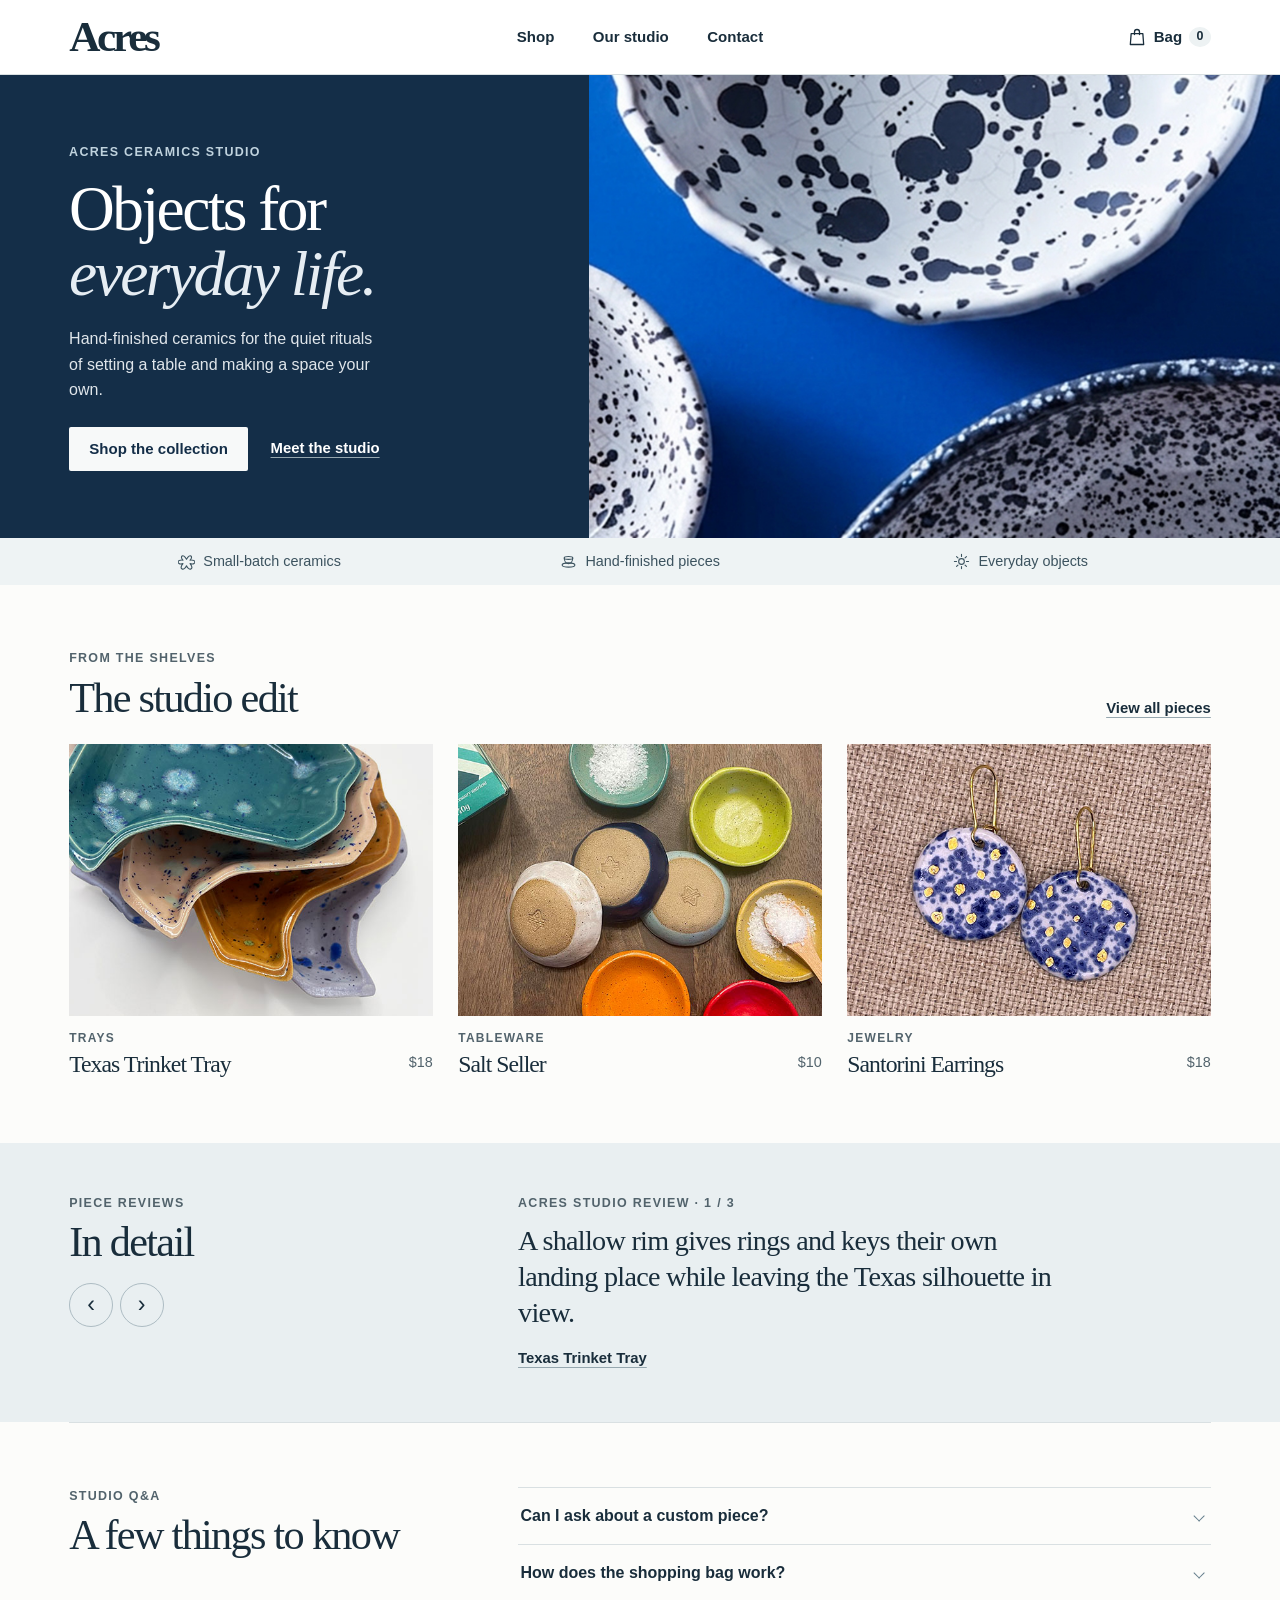
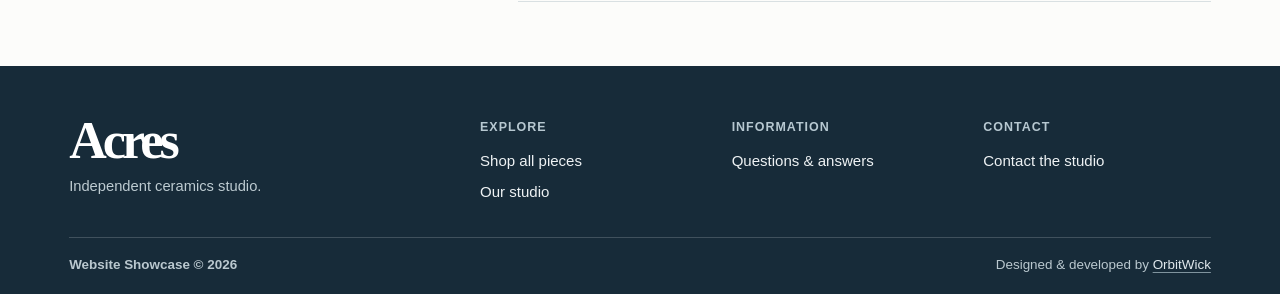
==== commit d208a4f4: "update" ====
--- a/index.html
+++ b/index.html
@@ -1,607 +1,143 @@
-<!DOCTYPE html>
-<html>
+<!doctype html>
+<html lang="en">
+
 <head>
-<meta http-equiv="Content-Type" content="text/html; charset=UTF-8">
-<meta name="viewport" content="width=device-width, initial-scale=1, maximum-scale=1">
-<link rel="shortcut icon" href="img/favicon.ico" type="image/x-icon">
-<link rel="apple-touch-icon" href="img/apple_icons_57x57.png">
-<link rel="apple-touch-icon" sizes="72x72" href="img/apple_icons_72x72.png">
-<link rel="apple-touch-icon" sizes="114x114" href="img/apple_icons_114x114.png">
-<title>Atomic Acres | Pottery &amp; Glass Portfolio HTML Template</title>
-<link href="http://fonts.googleapis.com/css?family=Open+Sans:400,300,400italic,600,700" rel="stylesheet" type="text/css" />
-<link rel="stylesheet" href="css/theme.css" type="text/css" media="all" />
-<link rel="stylesheet" href="css/revslider.css" type="text/css" media="all" />
-<link rel="stylesheet" href="css/custom.css" type="text/css" media="all" />
+    <meta charset="utf-8">
+    <meta name="viewport" content="width=device-width,initial-scale=1">
+    <title>Acres | Small-batch ceramics</title>
+    <meta name="description" content="Discover small-batch ceramics, trays, and handmade jewelry from Acres.">
+    <meta name="author" content="OrbitWick">
+    <meta property="og:title" content="Acres | Small-batch ceramics">
+    <meta property="og:description" content="Discover small-batch ceramics, trays, and handmade jewelry from Acres.">
+    <meta property="og:site_name" content="Acres">
+    <link rel="icon" type="image/png" href="img/fav.png">
+    <link rel="stylesheet" href="css/acres.css">
+    <script defer src="js/acres.js"></script>
+    <script
+        type="application/ld+json">{"@context":"https://schema.org","@type":"WebPage","name":"Acres | Small-batch ceramics","creator":{"@type":"Organization","name":"OrbitWick","url":"https://orbitwick.com"}}</script>
 </head>
-<body class="page-template-page-slider-portfolio-grid-ajax">
-	<div class="site_wrapper">
-        <header>
-            <div class="container fw">
-                <div class="row">
-                    <div class="fw_ip">
-                        <div class="span12 logo_links_cont_hor">
-                            <div class="fl noselect">
-                                <a href="index.html" class="logo"><img src="img/logo.png" alt="" width="194" height="31" class="non_retina_image"><img src="img/retina/logo.png" alt="" class="retina_image"></a>
-                            </div>
-                            <div class="fr">
-                                <div class="horizontal_menu">
-                                    <div class="menu-main-container">
-                                    	<ul class="menu">
-                                       	  <li><a href="index.html"><span>Home</span></a></li>
-                                            <li><a href="about.html"><span>About</span></a></li>
-											<li><a href="shop.html"><span>Shop</span></a></li>
-											<li><a href="contact.html"><span>Contact</span></a></li>
-                                                </ul>
-                                	</div>
-                                </div>                                                                        
-        
-                                <div class="phone_menu">
-                                    <span class="menu_toggler"></span>
-                                </div>
-                                
-                                <div class="header_cart_content hor">
-                                	<a class="cart-contents" href="shop_cart.html" title="View your shopping cart"><span class="total_price"><i class="icon-shopping-cart"></i><span class="amount">&#36;120.00</span></span>(1 item)</a>
-                                </div>
-                        	</div>
+
+<body>
+    <a class="skip" href="#main">Skip to content</a>
+    <header>
+        <div class="mast"><a class="brand" href="index.html" aria-label="Acres home">Acres</a>
+            <nav aria-label="Main navigation"><a href="shop.html">Shop</a><a href="about.html">Our studio</a><a
+                    href="contact.html">Contact</a></nav><a class="bag-link" href="shop_cart.html"><svg
+                    aria-hidden="true" width="20" height="20" viewBox="0 0 24 24" fill="none" stroke="currentColor"
+                    stroke-width="1.55" stroke-linecap="round" stroke-linejoin="round">
+                    <path d="M5 8h14l1 13H4L5 8Z" />
+                    <path d="M9 9V6a3 3 0 0 1 6 0v3" />
+                </svg> Bag <span id="bag-count">0</span></a>
+        </div>
+    </header>
+    <main id="main">
+        <section class="hero">
+    <div class="hero-copy"><span class="eyebrow">Acres ceramics studio</span>
+      <h1>Objects for<br><em>everyday life.</em></h1>
+      <p>Hand-finished ceramics for the quiet rituals of setting a table and making a space your own.</p>
+      <div class="actions"><a class="button" href="shop.html">Shop the collection</a><a class="text-link" href="about.html">Meet the studio</a></div>
+    </div>
+    <figure class="hero-photo"><img src="img/slider/bg_3.jpg" fetchpriority="high" alt="Overhead arrangement of speckled ceramic bowls on a cobalt blue surface"></figure>
+  </section>
+        <div class="values"><span><svg aria-hidden="true" width="20" height="20" viewBox="0 0 24 24" fill="none"
+                    stroke="currentColor" stroke-width="1.55" stroke-linecap="round" stroke-linejoin="round">
+                    <path d="M12 9c-5-10-10-3-5 1-11-1-7 8 0 5-7 8 2 11 5 3 3 8 12 5 5-3 7 3 11-6 0-5 5-4 0-11-5-1Z" />
+                </svg>Small-batch ceramics</span><span><svg aria-hidden="true" width="20" height="20"
+                    viewBox="0 0 24 24" fill="none" stroke="currentColor" stroke-width="1.55" stroke-linecap="round"
+                    stroke-linejoin="round">
+                    <ellipse cx="12" cy="17" rx="9" ry="3" />
+                    <path d="M6 7c0 5 3 8 6 8s6-3 6-8" />
+                    <ellipse cx="12" cy="7" rx="6" ry="2" />
+                </svg>Hand-finished pieces</span><span><svg aria-hidden="true" width="20" height="20"
+                    viewBox="0 0 24 24" fill="none" stroke="currentColor" stroke-width="1.55" stroke-linecap="round"
+                    stroke-linejoin="round">
+                    <circle cx="12" cy="12" r="4" />
+                    <path d="M12 2v3m0 14v3M2 12h3m14 0h3M5 5l2 2m10 10 2 2M5 19l2-2M17 7l2-2" />
+                </svg>Everyday objects</span></div>
+        <section class="wrap section">
+            <div class="section-head">
+                <div><span class="eyebrow">From the shelves</span>
+                    <h2>The studio edit</h2>
+                </div><a class="text-link" href="shop.html">View all pieces</a>
+            </div>
+            <div class="grid">
+                <article class="product" data-category="Trays" data-price="18"><a href="shop_product_page.html?id=2">
+                        <div class="product-photo"><img loading="lazy" src="products/img/2.jpg"
+                                alt="Texas Trinket Tray"></div>
+                        <div class="product-info">
+                            <div><small>Trays</small>
+                                <h3>Texas Trinket Tray</h3>
+                            </div><span>$18</span>
                         </div>
-                    </div>
-                </div>
-            </div>                    
-            <div class="gt3_menu">
-                <div class="search_form_block">
-                    <form name="search_form" method="get" action="javascript:void(0);" class="search_form">
-                        <input type="text" name="s" placeholder="Search" value="" title="Search" class="field_search">
-                        <input type="submit" name="submit_search" value="Search" title="" class="s_btn_search">
-                        <i class="icon-search"></i>
-                        <div class="clear"></div>
-                    </form>
-                </div>
-        		<div class="menu_scroll">
-                    <div class="menu-main-container"></div>
-            	</div>
-            </div>        
-        </header>
-        
-        <div class="wrapper">
-        	<div class="fullscreen_block_grid_ajax">
-                <div class="slider-wrapper">                    
-        			<div class="rev_slider_wrapper fullwidthbanner-container">
-        				<div class="rev_slider fullwidthabanner">
-        					<ul>
-                            	<!-- SLIDE 1 -->
-                                <li data-transition="slidedown" data-slotamount="7" data-masterspeed="300"  data-saveperformance="off">
-                                    <!-- MAIN IMAGE -->
-                                    <img src="img/slider/bg_1.jpg" alt="bg_1" data-bgposition="center top" data-bgfit="cover" data-bgrepeat="no-repeat">
-                                    <!-- LAYER NR. 1 -->
-                                    <div class="tp-caption sfl fadeout z_indx5" 
-                                        data-x="70" 
-                                        data-y="147"  
-                                        data-speed="300" 
-                                        data-start="500" 
-                                        data-easing="Power3.easeInOut" 
-                                        data-elementdelay="0.1" 
-                                        data-endelementdelay="0.1" 
-                                        data-endspeed="300"><img src="img/slider/slide1_1.png" alt=""> 
-                                    </div>                            
-                                    <!-- LAYER NR. 2 -->
-                                    <div class="tp-caption sfl fadeout z_indx6" 
-                                        data-x="540" 
-                                        data-y="147"  
-                                        data-speed="300" 
-                                        data-start="650" 
-                                        data-easing="Power3.easeInOut" 
-                                        data-elementdelay="0.1" 
-                                        data-endelementdelay="0.1" 
-                                        data-endspeed="300"><img src="img/slider/slide1_2.png" alt=""> 
-                                    </div>                            
-                                    <!-- LAYER NR. 3 -->
-                                    <div class="tp-caption sfl fadeout z_indx7" 
-                                        data-x="165" 
-                                        data-y="220"  
-                                        data-speed="300" 
-                                        data-start="800" 
-                                        data-easing="Power3.easeInOut" 
-                                        data-elementdelay="0.1" 
-                                        data-endelementdelay="0.1" 
-                                        data-endspeed="300"><img src="img/slider/slide1_3.png" alt=""> 
-                                    </div>                            
-                                    <!-- LAYER NR. 4 -->
-                                    <div class="tp-caption sfl fadeout z_indx8" 
-                                        data-x="425" 
-                                        data-y="224"  
-                                        data-speed="300" 
-                                        data-start="950" 
-                                        data-easing="Power3.easeInOut" 
-                                        data-elementdelay="0.1" 
-                                        data-endelementdelay="0.1" 
-                                        data-endspeed="300"><img src="img/slider/slide1_4.png" alt=""> 
-                                    </div>                            
-                                    <!-- LAYER NR. 5 -->
-                                    <div class="tp-caption black tp-fade tp-resizeme z_indx9 slide_zoom" 
-                                        data-x="1545" 
-                                        data-y="218"  
-                                        data-speed="300" 
-                                        data-start="1200" 
-                                        data-easing="Power3.easeInOut" 
-                                        data-splitin="none" 
-                                        data-splitout="none" 
-                                        data-elementdelay="0.1" 
-                                        data-endelementdelay="0.1" 
-                                        data-endspeed="300"> </div>                            
-                                    <!-- LAYER NR. 6 -->
-                                    <div class="tp-caption black tp-fade tp-resizeme z_indx10 slide_zoom"  
-                                        data-x="1341" 
-                                        data-y="319"  
-                                        data-speed="300" 
-                                        data-start="1200" 
-                                        data-easing="Power3.easeInOut" 
-                                        data-splitin="none" 
-                                        data-splitout="none" 
-                                        data-elementdelay="0.1" 
-                                        data-endelementdelay="0.1" 
-                                        data-endspeed="300">
-                                        <a href="javascript:void(0)">                                        </a> 
-                                    </div>                            
-                                    <!-- LAYER NR. 7 -->
-                                    <div class="tp-caption black tp-fade tp-resizeme z_indx11 slide_zoom" 
-                                        data-x="1067" 
-                                        data-y="156"  
-                                        data-speed="300" 
-                                        data-start="1200" 
-                                        data-easing="Power3.easeInOut" 
-                                        data-splitin="none" 
-                                        data-splitout="none" 
-                                        data-elementdelay="0.1" 
-                                        data-endelementdelay="0.1" 
-                                        data-endspeed="300">
-                                        <a href="javascript:void(0)">                                        </a> 
-                                    </div>
-                                </li>
-                                <!-- SLIDE 2 -->
-                                <li data-transition="slidedown" data-slotamount="7" data-masterspeed="300"  data-saveperformance="off">
-                                    <!-- MAIN IMAGE -->
-                                    <img src="img/slider/bg_2.jpg" alt="bg_2" data-bgposition="center top" data-bgfit="cover" data-bgrepeat="no-repeat">
-                                    <!-- LAYER NR. 1 -->
-                                    <div class="tp-caption sfl fadeout z_indx5" 
-                                        data-x="160" 
-                                        data-y="147"  
-                                        data-speed="300" 
-                                        data-start="500" 
-                                        data-easing="Power3.easeInOut" 
-                                        data-elementdelay="0.1" 
-                                        data-endelementdelay="0.1" 
-                                        data-endspeed="300"><img src="img/slider/slide2_1.png" alt=""> 
-                                    </div>                            
-                                    <!-- LAYER NR. 2 -->
-                                    <div class="tp-caption sfl fadeout z_indx6" 
-                                        data-x="280" 
-                                        data-y="147"  
-                                        data-speed="300" 
-                                        data-start="650" 
-                                        data-easing="Power3.easeInOut" 
-                                        data-elementdelay="0.1" 
-                                        data-endelementdelay="0.1" 
-                                        data-endspeed="300"><img src="img/slider/slide2_2.png" alt=""> 
-                                    </div>                            
-                                    <!-- LAYER NR. 3 -->
-                                    <div class="tp-caption sfl fadeout z_indx7" 
-                                        data-x="250" 
-                                        data-y="221"  
-                                        data-speed="300" 
-                                        data-start="800" 
-                                        data-easing="Power3.easeInOut" 
-                                        data-elementdelay="0.1" 
-                                        data-endelementdelay="0.1" 
-                                        data-endspeed="300"><img src="img/slider/slide2_3.png" alt=""> 
-                                    </div>                            
-                                    <!-- LAYER NR. 4 -->
-                                    <div class="tp-caption sfl fadeout z_indx8" 
-                                        data-x="500" 
-                                        data-y="224"  
-                                        data-speed="300" 
-                                        data-start="950" 
-                                        data-easing="Power3.easeInOut" 
-                                        data-elementdelay="0.1" 
-                                        data-endelementdelay="0.1" 
-                                        data-endspeed="300"><img src="img/slider/slide2_4.png" alt=""> 
-                                    </div>                            
-                                    <!-- LAYER NR. 5 -->
-                                    <div class="tp-caption black tp-fade tp-resizeme z_indx9 slide_zoom" 
-                                        data-x="1517" 
-                                        data-y="112"  
-                                        data-speed="300" 
-                                        data-start="1200" 
-                                        data-easing="Power3.easeInOut" 
-                                        data-splitin="none" 
-                                        data-splitout="none" 
-                                        data-elementdelay="0.1" 
-                                        data-endelementdelay="0.1" 
-                                        data-endspeed="300">
-                                        <a href="javascript:void(0)">                                        </a> 
-                                    </div>                            
-                                    <!-- LAYER NR. 6 -->
-                                    <div class="tp-caption black tp-fade tp-resizeme z_indx10 slide_zoom" 
-                                        data-x="1165" 
-                                        data-y="504"  
-                                        data-speed="300" 
-                                        data-start="1200" 
-                                        data-easing="Power3.easeInOut" 
-                                        data-splitin="none" 
-                                        data-splitout="none" 
-                                        data-elementdelay="0.1" 
-                                        data-endelementdelay="0.1" 
-                                        data-endspeed="300">
-                                        <a href="javascript:void(0)">                                        </a> 
-                                    </div>
-                                </li>
-                                <!-- SLIDE 3 -->
-                                <li data-transition="slidedown" data-slotamount="7" data-masterspeed="300"  data-saveperformance="off">
-                                    <!-- MAIN IMAGE -->
-                                    <img src="img/slider/bg_3.jpg" alt="bg_3" data-bgposition="center top" data-bgfit="cover" data-bgrepeat="no-repeat">
-                                    <!-- LAYER NR. 1 -->
-                                    <div class="tp-caption sfl fadeout z_indx5" 
-                                        data-x="70" 
-                                        data-y="107"  
-                                        data-speed="300" 
-                                        data-start="500" 
-                                        data-easing="Power3.easeInOut" 
-                                        data-elementdelay="0.1" 
-                                        data-endelementdelay="0.1" 
-                                        data-endspeed="300"><img src="img/slider/slide3_1.png" alt=""> 
-                                    </div>                            
-                                    <!-- LAYER NR. 2 -->
-                                    <div class="tp-caption sfl fadeout z_indx6" 
-                                        data-x="360" 
-                                        data-y="100"  
-                                        data-speed="300" 
-                                        data-start="650" 
-                                        data-easing="Power3.easeInOut" 
-                                        data-elementdelay="0.1" 
-                                        data-endelementdelay="0.1" 
-                                        data-endspeed="300"><img src="img/slider/slide3_2.png" alt=""> 
-                                    </div>                            
-                                    <!-- LAYER NR. 3 -->
-                                    <div class="tp-caption sfl fadeout z_indx7" 
-                                        data-x="90" 
-                                        data-y="170"  
-                                        data-speed="300" 
-                                        data-start="800" 
-                                        data-easing="Power3.easeInOut" 
-                                        data-elementdelay="0.1" 
-                                        data-endelementdelay="0.1" 
-                                        data-endspeed="300"><img src="img/slider/slide3_3.png" alt=""> 
-                                    </div>                            
-                                    <!-- LAYER NR. 4 -->
-                                    <div class="tp-caption sfl fadeout z_indx8" 
-                                        data-x="240" 
-                                        data-y="170"  
-                                        data-speed="300" 
-                                        data-start="950" 
-                                        data-easing="Power3.easeInOut" 
-                                        data-elementdelay="0.1" 
-                                        data-endelementdelay="0.1" 
-                                        data-endspeed="300"><img src="img/slider/slide3_4.png" alt=""> 
-                                    </div>                            
-                                    <!-- LAYER NR. 5 -->
-                                    <div class="tp-caption black tp-fade tp-resizeme z_indx9 slide_zoom" 
-                                        data-x="1534" 
-                                        data-y="200"  
-                                        data-speed="300" 
-                                        data-start="1200" 
-                                        data-easing="Power3.easeInOut" 
-                                        data-splitin="none" 
-                                        data-splitout="none" 
-                                        data-elementdelay="0.1" 
-                                        data-endelementdelay="0.1" 
-                                        data-endspeed="300">
-                                        <a href="javascript:void(0)">                                        </a> 
-                                    </div>                            
-                                    <!-- LAYER NR. 6 -->
-                                    <div class="tp-caption black tp-fade tp-resizeme z_indx10 slide_zoom" 
-                                        data-x="1262" 
-                                        data-y="156"  
-                                        data-speed="300" 
-                                        data-start="1200" 
-                                        data-easing="Power3.easeInOut" 
-                                        data-splitin="none" 
-                                        data-splitout="none" 
-                                        data-elementdelay="0.1" 
-                                        data-endelementdelay="0.1" 
-                                        data-endspeed="300">
-                                        <a href="javascript:void(0)">                                        </a> 
-                                    </div>                            
-                                    <!-- LAYER NR. 7 -->
-                                    <div class="tp-caption black tp-fade tp-resizeme z_indx11 slide_zoom" 
-                                        data-x="1504" 
-                                        data-y="346"  
-                                        data-speed="300" 
-                                        data-start="1200" 
-                                        data-easing="Power3.easeInOut" 
-                                        data-splitin="none" 
-                                        data-splitout="none" 
-                                        data-elementdelay="0.1" 
-                                        data-endelementdelay="0.1" 
-                                        data-endspeed="300">
-                                        <a href="javascript:void(0)">                                        </a> 
-                                    </div>
-                                </li>
-                            </ul>
-                            <div class="tp-bannertimer tp-bottom"></div>
+                    </a></article>
+                <article class="product" data-category="Tableware" data-price="10"><a
+                        href="shop_product_page.html?id=3">
+                        <div class="product-photo"><img loading="lazy" src="products/img/3.jpg" alt="Salt Seller"></div>
+                        <div class="product-info">
+                            <div><small>Tableware</small>
+                                <h3>Salt Seller</h3>
+                            </div><span>$10</span>
                         </div>
-                    </div>
-                </div>
-                    
-                <div id="list" class="grid_ajax_isotope_block sorting_block image-grid">
-                	<div class="blogpost_preview_fw port_type furniture textile isotope-item">
-                        <div class="fw_preview_wrapper">
-                            <img alt="" src="img/portfolio/585_475/1.jpg">
-                            <div class="inner">
-                                <h6 class="blogpost_title"><a href="portfolio_post_slider.html">Joliday Jalapeño</a></h6>
-                                <div class="inmeta">
-                                    <div>
-                                         <a href="javascript:void(0)">Ornaments</a>, <a href="javascript:void(0)">Glass</a>
-                                    </div>
-                                    <div data-modify="like_post" class="post_likes post_likes_add ">
-                                        <i class="stand_icon icon-heart-empty"></i>
-                                        <span>119</span>
-                                    </div>
-                                </div>
-                            </div>
+                    </a></article>
+                <article class="product" data-category="Jewelry" data-price="18"><a href="shop_product_page.html?id=5">
+                        <div class="product-photo"><img loading="lazy" src="products/img/5.jpg"
+                                alt="Santorini Earrings"></div>
+                        <div class="product-info">
+                            <div><small>Jewelry</small>
+                                <h3>Santorini Earrings</h3>
+                            </div><span>$18</span>
                         </div>
-                    </div>
-                    <div class="blogpost_preview_fw port_type furniture isotope-item">
-                        <div class="fw_preview_wrapper">
-                            <img alt="" src="img/portfolio/585_475/2.jpg">
-                            <div class="inner">
-                                <h6 class="blogpost_title"><a href="portfolio_post_slider.html">Dining Sets</a></h6>
-                                <div class="inmeta">
-                                    <div>
-                                         <a href="javascript:void(0)">Tableware</a>, <a href="javascript:void(0)">Stoneware</a>
-                                    </div>
-                                    <div data-modify="like_post" class="post_likes post_likes_add ">
-                                        <i class="stand_icon icon-heart-empty"></i>
-                                        <span>141</span>
-                                    </div>
-                                </div>
-                            </div>
-                        </div>
-                    </div>
-                    <div class="blogpost_preview_fw port_type furniture textile isotope-item">
-                        <div class="fw_preview_wrapper">
-                            <img alt="" src="img/portfolio/585_475/3.jpg">
-                            <div class="inner">
-                                <h6 class="blogpost_title"><a href="portfolio_post_slider.html">Texas Trays</a></h6>
-                                <div class="inmeta">
-                                    <div>
-                                         <a href="javascript:void(0)">Decor</a>, <a href="javascript:void(0)">Earthenware</a>
-                                    </div>
-                                    <div data-modify="like_post" class="post_likes post_likes_add ">
-                                        <i class="stand_icon icon-heart-empty"></i>
-                                        <span>90</span>
-                                    </div>
-                                </div>
-                            </div>
-                        </div>
-                    </div>
-                    <div class="blogpost_preview_fw port_type other isotope-item">
-                        <div class="fw_preview_wrapper">
-                            <img alt="" src="img/portfolio/585_475/4.jpg">
-                            <div class="inner">
-                                <h6 class="blogpost_title"><a href="portfolio_post_slider.html">Joliday Jalapeño</a></h6>
-                                <div class="inmeta">
-                                    <div>
-                                        <a href="javascript:void(0)">Ornaments</a>, <a href="javascript:void(0)">Glass</a>
-                                    </div>
-                                    <div data-modify="like_post" class="post_likes post_likes_add ">
-                                        <i class="stand_icon icon-heart-empty"></i>
-                                        <span>47</span>
-                                    </div>
-                                </div>
-                            </div>
-                        </div>
-                    </div>
-                    <div class="blogpost_preview_fw port_type furniture isotope-item">
-                        <div class="fw_preview_wrapper">
-                            <img alt="" src="img/portfolio/585_475/5.jpg">
-                            <div class="inner">
-                                <h6 class="blogpost_title"><a href="portfolio_post_slider.html">Harbor Vase</a></h6>
-                                <div class="inmeta">
-                                    <div>
-                                        <a href="javascript:void(0)">Decor</a>, <a href="javascript:void(0)">Stoneware</a>
-                                    </div>
-                                    <div data-modify="like_post" class="post_likes post_likes_add ">
-                                        <i class="stand_icon icon-heart-empty"></i>
-                                        <span>14</span>
-                                    </div>
-                                </div>
-                            </div>
-                        </div>
-                    </div>
-                    <div class="blogpost_preview_fw port_type other tableware isotope-item">
-                        <div class="fw_preview_wrapper">
-                            <img alt="" src="img/portfolio/585_475/6.jpg">
-                            <div class="inner">
-                                <h6 class="blogpost_title"><a href="portfolio_post_slider.html">Salt Seller</a></h6>
-                                <div class="inmeta">
-                                    <div>
-                                         <a href="javascript:void(0)">Tableware</a>, <a href="javascript:void(0)">Stoneware</a>
-                                    </div>
-                                    <div data-modify="like_post" class="post_likes post_likes_add ">
-                                        <i class="stand_icon icon-heart-empty"></i>
-                                        <span>53</span>
-                                    </div>
-                                </div>
-                            </div>
-                        </div>
-                    </div>
-                    <div class="blogpost_preview_fw port_type lighting textile isotope-item">
-                        <div class="fw_preview_wrapper">
-                            <img alt="" src="img/portfolio/585_475/7.jpg">
-                            <div class="inner">
-                                <h6 class="blogpost_title"><a href="portfolio_post_slider.html">Leaf Bowls</a></h6>
-                                <div class="inmeta">
-                                    <div>
-                                         <a href="javascript:void(0)">Tableware</a>, <a href="javascript:void(0)">Porcelain</a>
-                                    </div>
-                                    <div data-modify="like_post" class="post_likes post_likes_add ">
-                                        <i class="stand_icon icon-heart-empty"></i>
-                                        <span>43</span>
-                                    </div>
-                                </div>
-                            </div>
-                        </div>
-                    </div>
-                    <div class="blogpost_preview_fw port_type other textile isotope-item">
-                        <div class="fw_preview_wrapper">
-                            <img alt="" src="img/portfolio/585_475/8.jpg">
-                            <div class="inner">
-                                <h6 class="blogpost_title"><a href="portfolio_post_slider.html">Disco Tray</a></h6>
-                                <div class="inmeta">
-                                    <div>
-                                         <a href="javascript:void(0)">Decor</a>, <a href="javascript:void(0)">Stoneware</a>
-                                    </div>
-                                    <div data-modify="like_post" class="post_likes post_likes_add ">
-                                        <i class="stand_icon icon-heart-empty"></i>
-                                        <span>15</span>
-                                    </div>
-                                </div>
-                            </div>
-                        </div>
-                    </div>
-                    <div class="blogpost_preview_fw port_type other sculpture isotope-item">
-                        <div class="fw_preview_wrapper">
-                            <img alt="" src="img/portfolio/585_475/9.jpg">
-                            <div class="inner">
-                                <h6 class="blogpost_title"><a href="portfolio_post_slider.html">Santorini Earrings</a></h6>
-                                <div class="inmeta">
-                                    <div>
-                                         <a href="javascript:void(0)">Jewelry</a>, <a href="javascript:void(0)">Porcelain</a>
-                                    </div>
-                                    <div data-modify="like_post" class="post_likes post_likes_add ">
-                                        <i class="stand_icon icon-heart-empty"></i>
-                                        <span>20</span>
-                                    </div>
-                                </div>
-                            </div>
-                        </div>
-                    </div>
-                    <div class="blogpost_preview_fw port_type other tableware isotope-item">
-                        <div class="fw_preview_wrapper">
-                            <img alt="" src="img/portfolio/585_475/10.jpg">
-                            <div class="inner">
-                                <h6 class="blogpost_title"><a href="portfolio_post_slider.html">Boot Trays</a></h6>
-                                <div class="inmeta">
-                                    <div>
-                                         <a href="javascript:void(0)">Decor</a>, <a href="javascript:void(0)">Earthenware</a>
-                                    </div>
-                                    <div data-modify="like_post" class="post_likes post_likes_add ">
-                                        <i class="stand_icon icon-heart-empty"></i>
-                                        <span>34</span>
-                                    </div>
-                                </div>
-                            </div>
-                        </div>
-                    </div>
-                    <div class="blogpost_preview_fw port_type lighting isotope-item">
-                        <div class="fw_preview_wrapper">
-                            <img alt="" src="img/portfolio/585_475/11.jpg">
-                            <div class="inner">
-                                <h6 class="blogpost_title"><a href="portfolio_post_slider.html">Harbor Collection</a></h6>
-                                <div class="inmeta">
-                                    <div>
-                                         <a href="javascript:void(0)">Decor</a>, <a href="javascript:void(0)">Stoneware</a>
-                                    </div>
-                                    <div data-modify="like_post" class="post_likes post_likes_add ">
-                                        <i class="stand_icon icon-heart-empty"></i>
-                                        <span>30</span>
-                                    </div>
-                                </div>
-                            </div>
-                        </div>
-                    </div>
-                    <div class="blogpost_preview_fw port_type other isotope-item">
-                        <div class="fw_preview_wrapper">
-                            <img alt="" src="img/portfolio/585_475/12.jpg">
-                            <div class="inner">
-                                <h6 class="blogpost_title"><a href="portfolio_post_slider.html">Texas Trays</a></h6>
-                                <div class="inmeta">
-                                    <div>
-                                         <a href="javascript:void(0)">Decor</a>, <a href="javascript:void(0)">Earthenware</a>
-                                    </div>
-                                    <div data-modify="like_post" class="post_likes post_likes_add ">
-                                        <i class="stand_icon icon-heart-empty"></i>
-                                        <span>13</span>
-                                    </div>
-                                </div>
-                            </div>
-                        </div>
-                    </div>
-                </div>                
-                <a href="javascript:void(0)" class="load_more_posts">More Items</a>                
-            </div>        
-        </div><!-- .wrapper -->
+                    </a></article>
+            </div>
+        </section>
+        <section class="review-band" aria-labelledby="review-title" aria-roledescription="carousel">
+    <div class="wrap review-layout"><div><span class="eyebrow">Piece reviews</span><h2 id="review-title">In detail</h2>
+      <div class="slider-controls"><button type="button" id="review-prev" aria-label="Previous review">‹</button><button type="button" id="review-next" aria-label="Next review">›</button></div></div>
+      <div id="review-slide" aria-live="polite" aria-atomic="true"><p class="review-source">Acres studio review</p><p class="review-copy">A shallow rim gives rings and keys their own landing place while leaving the Texas silhouette in view.</p><a href="shop_product_page.html?id=2">Texas Trinket Tray</a></div></div>
+  </section>
+  <section class="faq wrap" id="studio-qa">
+            <div><span class="eyebrow">Studio Q&amp;A</span>
+                <h2>A few things to know</h2>
+            </div>
+            <div>
+                <details>
+                    <summary>Can I ask about a custom piece?</summary>
+                    <p>Yes. Tell us about the shape, colors, and occasion you have in mind through our <a
+                            href="contact.html">studio contact form</a>.</p>
+                </details>
+                <details>
+                    <summary>How does the shopping bag work?</summary>
+                    <p>Choose a color and add a piece to your bag. Your selection stays in this browser tab for the
+                        session. You can send the studio an inquiry about the pieces you’ve chosen.</p>
+                </details>
+            </div>
+        </section>
+    </main>
+    <footer>
+    <div class="foot-main">
+        <div class="footer-brand">
+            <a class="brand" href="index.html" aria-label="Acres home">Acres</a>
+            <p>Independent ceramics studio.</p>
+        </div>
+        <nav aria-label="Explore">
+            <h3>Explore</h3>
+            <a href="shop.html">Shop all pieces</a>
+            <a href="about.html">Our studio</a>
+        </nav>
+        <nav aria-label="Information">
+            <h3>Information</h3>
+            <a href="index.html#studio-qa">Questions &amp; answers</a>
+        </nav>
+        <nav aria-label="Contact">
+            <h3>Contact</h3>
+            <a href="contact.html#contact">Contact the studio</a>
+        </nav>
     </div>
-    <footer>
-        <div class="ip">
-            <div class="fl">
-                <div>Copyright &copy; 2026 Atomic Acres LLC. All Rights Reserved.</div>
-            </div>
-            <div class="fr">
-                <div class="share_page">
-                    <span class="share_text"></span>
-                    <span class="sh_fo_detail">
-                        <a href="javascript:void(0);" class="stand_icon share_instagram"></a>
-                        <a href="javascript:void(0);" class="stand_icon share_pinterest"></a>
-                    </span>
-                </div>
-                <div class="socials">
-                    <span class="follow_text active">Follow</span>
-                    <span class="sh_fo_detail inline_block">
-                        <a class="stand_icon soc-instagram" target="_blank" href="http://instagram.com" title="Instagram"></a>
-                        <a class="stand_icon soc-pinterest" target="_blank" href="http://pinterest.com" title="Pinterest"></a>
-                	</span>
-                </div>
-            </div>
-            <div class="clear"></div>
-        </div>
-    </footer>   
-    
-    <script type="text/javascript" src="js/jquery.min.js"></script>	
-	<script type="text/javascript" src="js/jquery-ui.min.js"></script>    
-    <script type="text/javascript" src="js/modules.js"></script>	
-	<script type="text/javascript" src="js/theme.js"></script>
-    <script type="text/javascript" src="js/jquery.themepunch.plugins.min.js"></script>
-    <script type="text/javascript" src="js/jquery.themepunch.revolution.min.js"></script> 
-    <script type="text/javascript">
-		jQuery(document).ready(function() {
-		   "use strict";			   						
-		   jQuery('.rev_slider').show().revolution({
-				delay: 5000,
-				startwidth: 1850,
-				startheight: 579,
-				fullWidth:"on",
-				fullScreen:"off",
-				navigationType:"none",
-				navigationArrows:"solo",
-				navigationStyle:"round"
-			});
-		});
-	</script> 
-    <!-- Portfolio -->
-    <script type="text/javascript" src="js/jquery.isotope.min.js"></script>
-    <script type="text/javascript" src="js/sorting.js"></script>
-    <script>	
-		items_set = [                    
-			{src : 'img/portfolio/585_475/13.jpg', url : 'portfolio_post_slider.html', sortcategory: 'Decor', title: 'Drip Bowl', categorylink: '<a href="javascript:void(0)">Decor</a>, <a href="javascript:void(0)">Glass</a>', likescount: '12'},
-			{src : 'img/portfolio/585_475/14.jpg', url : 'portfolio_post_slider.html', sortcategory: 'Tableware', title: 'Rustic Tableware', categorylink: '<a href="javascript:void(0)">Tableware</a>, <a href="javascript:void(0)">Stoneware</a>', likescount: '20'},
-			{src : 'img/portfolio/585_475/15.jpg', url : 'portfolio_post_slider.html', sortcategory: 'Ornaments', title: 'Inky Ornament',  categorylink: '<a href="javascript:void(0)">Ornaments</a>, <a href="javascript:void(0)">Glass</a>', likescount: '19'},
-			{src : 'img/portfolio/585_475/16.jpg', url : 'portfolio_post_slider.html', sortcategory: 'Jewelry', title: 'Tokyo Earrings', categorylink: '<a href="javascript:void(0)">Jewelry</a>, <a href="javascript:void(0)">Porcelain</a>', likescount: '13'}
-		];
-		jQuery('#list').portfolio_addon({
-			type : 0, // home portfolio
-			load_count : 4,
-			items : items_set
-		});
-	</script>      
+    <div class="credit">
+        <strong>Website Showcase &copy; 2026</strong>
+        <span>Designed &amp; developed by <a href="https://orbitwick.com" rel="author">OrbitWick</a></span>
+    </div>
+</footer>
 </body>
+
 </html>
--- a/css/acres.css
+++ b/css/acres.css
@@ -0,0 +1,225 @@
+:root {
+  --paper: #fcfcfa;
+  --ink: #192d3b;
+  --navy: #142e48;
+  --accent: #244e65;
+  --muted: #52636c;
+  --line: #d9e0e2;
+  --sand: #edf2f3;
+  --serif: "Iowan Old Style", "Palatino Linotype", Palatino, Georgia, serif;
+  --gutter: clamp(1.1rem, 5.4vw, 6rem);
+  --content: 84rem;
+  --section-space: clamp(2.75rem, 5vw, 4.75rem);
+  color-scheme: light;
+}
+
+* { box-sizing: border-box; }
+body { margin: 0; background: var(--paper); color: var(--ink); font: 1rem/1.6 "Segoe UI", Arial, sans-serif; }
+img { display: block; max-width: 100%; }
+figure, p, h1, h2, h3 { margin: 0; }
+p { color: var(--muted); }
+p + p { margin-top: 1rem; }
+h1, h2, h3 { font-family: var(--serif); font-weight: 400; line-height: 1.08; letter-spacing: -.04em; }
+h1 { font-size: clamp(2.8rem, 5.6vw, 5rem); margin: .65rem 0 1rem; text-wrap: balance; }
+h2 { font-size: clamp(2.15rem, 3.3vw, 3.35rem); text-wrap: balance; }
+a { color: inherit; text-underline-offset: .25em; text-decoration-thickness: 1px; }
+a:hover { color: var(--accent); }
+a, button, summary, .button { transition: color .16s, background-color .16s, border-color .16s, text-decoration-color .16s; }
+:focus-visible { outline: 2px solid #4383ac; outline-offset: 4px; }
+[hidden] { display: none !important; }
+.wrap, .mast, .foot-main, .credit { width: min(calc(100% - 2 * var(--gutter)), var(--content)); margin-inline: auto; }
+.section { padding-block: var(--section-space); }
+.eyebrow, .product small, .review-source { display: block; color: var(--muted); font: 600 .78rem/1.45 "Segoe UI", Arial, sans-serif; letter-spacing: .105em; text-transform: uppercase; }
+.eyebrow + h2 { margin-top: .45rem; }
+.text-link, .review-band a { font-size: .93rem; font-weight: 550; text-decoration-color: #96a7af; }
+.text-link:hover, .review-band a:hover { text-decoration-color: currentColor; }
+button, .button { display: inline-flex; align-items: center; justify-content: center; min-height: 44px; padding: .65rem 1.2rem; background: var(--accent); color: white; border: 1px solid transparent; border-radius: 2px; font: 600 .94rem/1.4 "Segoe UI", Arial, sans-serif; text-decoration: none; cursor: pointer; }
+button:hover, .button:hover { background: var(--navy); color: white; }
+button:disabled { opacity: .5; cursor: default; }
+.skip { position: absolute; top: -6rem; z-index: 5; padding: .7rem 1rem; background: white; }
+.skip:focus { top: 0; }
+
+/* Masthead */
+header { background: #fff; border-bottom: 1px solid var(--line); }
+.mast { display: grid; grid-template-columns: 1fr auto 1fr; align-items: center; min-height: 74px; gap: 1rem; }
+.brand { width: fit-content; font: bold 2.7rem/1 var(--serif); letter-spacing: -.075em; text-decoration: none; }
+.mast nav { display: flex; align-items: center; gap: clamp(1.3rem, 3vw, 3rem); }
+.mast nav a, .bag-link { display: inline-flex; align-items: center; min-height: 44px; font-size: .94rem; font-weight: 550; text-decoration: underline; text-decoration-color: transparent; text-underline-offset: .45em; }
+.mast nav a:hover, .mast nav a[aria-current], .bag-link:hover { text-decoration-color: #778d9a; }
+.bag-link { justify-self: end; gap: .45rem; }
+.bag-link span { min-width: 1.35rem; text-align: center; background: var(--sand); border-radius: 50%; font-size: .78rem; }
+
+/* Collection and studio */
+.hero { display: grid; grid-template-columns: 46% 54%; color: white; background: var(--navy); }
+.hero-copy { align-self: center; padding: clamp(3.15rem, 5.3vw, 5.9rem) clamp(1.7rem, 3.7vw, 4rem) clamp(3.15rem, 5.3vw, 5.9rem) max(var(--gutter), calc((100vw - var(--content)) / 2)); }
+.hero .eyebrow { color: #c0d3de; }
+.hero h1 { font-size: clamp(3rem, 4.95vw, 5.25rem); line-height: 1.035; margin: 1rem 0 1.1rem; }
+.hero h1 em { color: #e6edf3; font-weight: inherit; }
+.hero-copy p { max-width: 36ch; color: #e0e6eb; line-height: 1.62; }
+.actions { display: flex; align-items: center; gap: .75rem 1.4rem; flex-wrap: wrap; margin-top: 1.45rem; }
+.hero .button { background: #f7f9f9; color: var(--navy); }
+.hero .button:hover { background: #dce7ed; }
+.hero .text-link:hover { color: white; }
+.hero-photo { position: relative; }
+.hero-photo img { position: absolute; width: 100%; height: 100%; object-fit: cover; object-position: 54% center; }
+.values { display: grid; grid-template-columns: repeat(3, 1fr); align-items: center; background: #eef3f4; padding: .75rem max(var(--gutter), calc((100vw - var(--content)) / 2)); }
+.values span { display: flex; align-items: center; justify-content: center; gap: .52rem; color: #3c535f; font-size: .9rem; }
+.values svg { width: 17px; height: 17px; flex: none; }
+.section-head { display: flex; align-items: end; justify-content: space-between; gap: 1rem; margin-bottom: 1.45rem; }
+.section-head .text-link { flex: none; }
+.grid { display: grid; grid-template-columns: repeat(3, minmax(0, 1fr)); gap: 2rem clamp(1rem, 2vw, 2rem); }
+.product a { display: block; text-decoration: none; }
+.product-photo { overflow: hidden; background: var(--sand); }
+.product-photo img { width: 100%; aspect-ratio: 4 / 3; object-fit: cover; transition: transform .28s ease; }
+@media (hover: hover) {
+  .product a:hover img { transform: scale(1.018); }
+}
+.product-info { display: grid; grid-template-columns: minmax(0, 1fr) auto; align-items: start; gap: .75rem; padding-top: .85rem; }
+.product small { font-size: .75rem; }
+.product h3 { margin-top: .24rem; font-size: clamp(1.3rem, 1.85vw, 1.85rem); line-height: 1.18; }
+.product-info > span { padding-top: 1.3rem; white-space: nowrap; font-size: .9rem; color: var(--muted); font-variant-numeric: tabular-nums; }
+
+/* Reviews and questions */
+.review-band { background: #e9eff1; padding-block: clamp(2.4rem, 4vw, 3.75rem); }
+.review-layout, .faq { display: grid; grid-template-columns: minmax(0, 1fr) minmax(0, 1.8fr); gap: clamp(2rem, 5vw, 5rem); }
+.review-copy { margin: .65rem 0 .85rem; max-width: 40ch; color: var(--ink); font: clamp(1.5rem, 2.2vw, 2.25rem)/1.29 var(--serif); letter-spacing: -.025em; overflow-wrap: anywhere; animation: reveal .18s ease-out; }
+@keyframes reveal { from { opacity: .45; } to { opacity: 1; } }
+.slider-controls { display: flex; gap: .4rem; margin-top: 1.1rem; }
+.slider-controls button, .close-drawer { width: 44px; height: 44px; min-height: 44px; border: 1px solid #adbcc3; border-radius: 50%; padding: 0; background: transparent; color: var(--ink); font: 1.45rem/1 Arial, sans-serif; }
+.slider-controls button:hover, .close-drawer:hover { background: #d7e2e7; }
+.faq { border-top: 1px solid var(--line); padding-block: var(--section-space); }
+.faq details { border-bottom: 1px solid var(--line); }
+.faq details:first-child { border-top: 1px solid var(--line); }
+.faq summary { display: flex; justify-content: space-between; align-items: center; gap: 1rem; padding: .95rem .15rem; list-style: none; font-weight: 550; cursor: pointer; }
+.faq summary::-webkit-details-marker { display: none; }
+.faq summary::after { content: ""; width: .45rem; height: .45rem; flex: none; margin-right: .35rem; border: solid #637d8b; border-width: 0 1.5px 1.5px 0; transform: rotate(45deg); transition: transform .18s; }
+.faq details[open] summary::after { transform: rotate(225deg); }
+.faq summary:hover { background: var(--sand); }
+.faq details p { max-width: 62ch; padding: 0 1.5rem 1rem .15rem; }
+@supports (interpolate-size: allow-keywords) and selector(details::details-content) {
+  .faq details::details-content { interpolate-size: allow-keywords; block-size: 0; overflow: clip; transition: block-size .18s ease, content-visibility .18s allow-discrete; }
+  .faq details[open]::details-content { block-size: auto; }
+}
+
+/* Interior pages and forms */
+.split { display: grid; grid-template-columns: repeat(2, minmax(0, 1fr)); gap: clamp(1.6rem, 5vw, 5rem); }
+.intro { max-width: 42rem; }
+.intro p, .detail p { max-width: 58ch; font-size: 1.05rem; }
+.intro + p { margin: 1rem 0; }
+.split > img, .contact-photo { width: 100%; object-fit: cover; }
+.split > img { height: 100%; max-height: 30rem; }
+.contact-photo { height: clamp(10rem, 16vw, 15rem); margin-top: 1.75rem; }
+.filters, .filters label { display: flex; align-items: center; gap: .65rem; }
+.filters { flex-wrap: wrap; gap: .75rem 1.6rem; margin: 1.65rem 0; padding: .8rem 0; border-block: 1px solid var(--line); }
+label { display: block; font-weight: 550; }
+input, textarea, select { max-width: 100%; padding: .58rem .7rem; background: #fff; color: var(--ink); border: 1px solid #9dacb4; border-radius: 2px; font: inherit; }
+input, textarea { display: block; width: 100%; margin: .3rem 0 .9rem; }
+textarea { resize: vertical; }
+.panel, .newsletter { padding: clamp(1.25rem, 3vw, 2.5rem); background: var(--sand); }
+.panel h2, .newsletter p { margin-bottom: .85rem; }
+.newsletter { margin-bottom: var(--section-space); }
+.newsletter form { max-width: 38rem; }
+[role=status]:not(:empty) { margin-top: .75rem; }
+.detail { margin-top: 1.4rem; }
+.detail > img { max-height: 32rem; }
+.detail h1 { font-size: clamp(2.7rem, 4.3vw, 4.25rem); }
+.price { margin: 1rem 0; color: var(--accent); font-weight: 600; }
+.price del { margin-left: .45rem; color: var(--muted); font-weight: 400; }
+.detail form {
+  display: grid;
+  grid-template-columns: minmax(0, max-content) max-content;
+  justify-content: start;
+  align-items: end;
+  column-gap: .75rem;
+}
+.detail form label { min-width: 0; }
+.detail select { display: block; height: 44px; margin-top: .3rem; }
+.detail form [role=status] { grid-column: 1 / -1; }
+.empty { padding: 1.65rem 0; }
+.empty p { margin-bottom: 1rem; }
+
+/* Footer */
+footer { background: #172b39; color: #edf2f4; padding: clamp(2.1rem, 3.8vw, 3.5rem) 0 1.15rem; }
+.foot-main { display: grid; grid-template-columns: 1.7fr 1fr 1fr 1fr; align-items: start; gap: 1.5rem; }
+.footer-brand .brand { display: inline-block; color: #fff; font-size: 3.25rem; }
+.footer-brand p { margin-top: .5rem; color: #bdcbd1; font-size: .92rem; }
+.foot-main nav { display: grid; justify-items: start; align-content: start; gap: .25rem; }
+.foot-main nav h3 { margin: .28rem 0 .45rem; color: #b7c8d1; font: 600 .78rem/1.4 "Segoe UI", Arial, sans-serif; letter-spacing: .08em; text-transform: uppercase; }
+.foot-main nav a { padding-block: .08rem; color: #eef2f4; font-size: .94rem; text-decoration: underline; text-decoration-color: transparent; }
+.foot-main nav a:hover { text-decoration-color: #c1d1da; }
+.credit { display: flex; align-items: center; justify-content: space-between; gap: .4rem 1.5rem; color: #bac8cf; margin-top: 2rem; padding-top: 1rem; border-top: 1px solid #40515d; font-size: .84rem; }
+.credit a { color: #e0e8ec; text-decoration-color: #80949e; }
+.credit a:hover { color: #fff; }
+
+/* Shopping bag */
+body:has(.cart-drawer[open]) { overflow:hidden}
+.cart-drawer { margin:0 auto 0 0; padding:1.7rem; width:min(465px,100%); max-width:100%; height:100dvh; max-height:100dvh; border:0; color:var(--ink); background:var(--paper); box-shadow:4px 0 35px #152b3829; overflow-y:auto}
+.cart-drawer[open] { animation:drawer-in .23s ease-out}
+.cart-drawer::backdrop { background:#0b1c2d70}
+@keyframes drawer-in { from { transform:translateX(-100%)}
+to { transform:translateX(0)}
+}
+.drawer-head { display:flex; justify-content:space-between; align-items:center; border-bottom:1px solid var(--line); padding-bottom:1rem; gap:1rem}
+.drawer-head h2 { font-size:2.25rem}
+
+.bag-row { display:grid; grid-template-columns:80px minmax(0,1fr) auto; align-items:center; gap:1rem; padding:1.35rem 0; border-bottom:1px solid var(--line)}
+.bag-row img { width:80px; height:85px; object-fit:cover}
+.bag-row h3 { font-size:1.5rem}
+.bag-row h3 a { text-decoration:none}
+.bag-row p { font-size:.9rem}
+.bag-controls,.stepper { display:flex; align-items:center}
+.bag-controls { gap:1rem}
+.stepper { border:1px solid #a6b3bb; border-radius:4px; background:white}
+.stepper button,.remove { min-height:36px; background:transparent; color:var(--ink); border:0; padding:0 .6rem}
+.stepper button { width:34px; font-size:1.15rem}
+.stepper button:disabled { opacity:.35; cursor:default}
+.stepper button:not(:disabled):hover,.remove:hover { background:#e0e8ec; color:var(--ink)}
+.stepper output { text-align:center; min-width:1.5rem; font-variant-numeric:tabular-nums}
+.remove { font-size:.86rem; text-decoration:underline; text-underline-offset:3px; font-weight:500}
+.bag-total { font:600 1.3rem/1.4 "Segoe UI",Arial,sans-serif; margin:1.4rem 0}
+.cart-drawer .bag-row { grid-template-columns:70px 1fr; gap:.45rem .9rem}
+.cart-drawer .bag-row img { grid-row:span 2; width:70px}
+.cart-drawer .bag-controls { grid-column:2}
+
+
+@media (max-width: 760px) {
+  .hero { grid-template-columns: 1fr; }
+  .hero-copy { padding: 2.35rem var(--gutter); }
+  .hero h1 { font-size: clamp(2.95rem, 8.5vw, 4.1rem); }
+  .hero-photo { height: clamp(11.75rem, 39vw, 17rem); }
+  .hero-photo img { object-position: 50% 48%; }
+  .values { gap: .6rem; padding-inline: var(--gutter); text-align: center; }
+  .values span { flex-direction: column; gap: .25rem; font-size: .83rem; line-height: 1.35; }
+  .grid { grid-template-columns: repeat(2, minmax(0, 1fr)); }
+  .split, .faq, .review-layout { grid-template-columns: 1fr; gap: 1.4rem; }
+  .review-layout > div:first-child { display: grid; grid-template-columns: 1fr auto; align-items: center; }
+  .review-layout .eyebrow { grid-column: 1 / -1; }
+  .slider-controls { margin: 0; }
+  .split > img { max-height: 23rem; }
+  .bag-row { grid-template-columns: 65px 1fr; gap: .5rem 1rem; }
+  .bag-row img { grid-row: span 2; width: 65px; height: 75px; }
+  .bag-controls { grid-column: 2; }
+  .foot-main { grid-template-columns: repeat(3, minmax(0, 1fr)); gap: 1.3rem 1rem; }
+  .footer-brand { grid-column: 1 / -1; }
+}
+@media (max-width: 540px) {
+  .mast { min-height: auto; grid-template-columns: 1fr auto; gap: 0; padding-top: .55rem; }
+  .mast .brand { font-size: 2.3rem; }
+  .mast nav { grid-column: 1 / -1; grid-row: 2; justify-content: center; }
+  .mast nav a { min-height: 40px; }
+  .grid { gap: 1.5rem .85rem; }
+  .product-info { display: block; padding-top: .6rem; }
+  .product-info > span { display: block; padding: .2rem 0 0; }
+  .filters label { display: grid; gap: .25rem; font-size: .91rem; }
+  .credit { flex-direction: column; align-items: start; }
+  .foot-main { grid-template-columns: repeat(2, minmax(0, 1fr)); }
+  .footer-brand { grid-column: auto; }
+  .footer-brand .brand { font-size: 2.55rem; }
+}
+@media (max-width: 380px) {
+  .section-head { align-items: start; flex-direction: column; gap: .5rem; }
+  .foot-main { column-gap: .75rem; }
+}
+@media (prefers-reduced-motion: reduce) {
+  *, *::before, *::after, details::details-content { animation: none !important; transition: none !important; }
+}
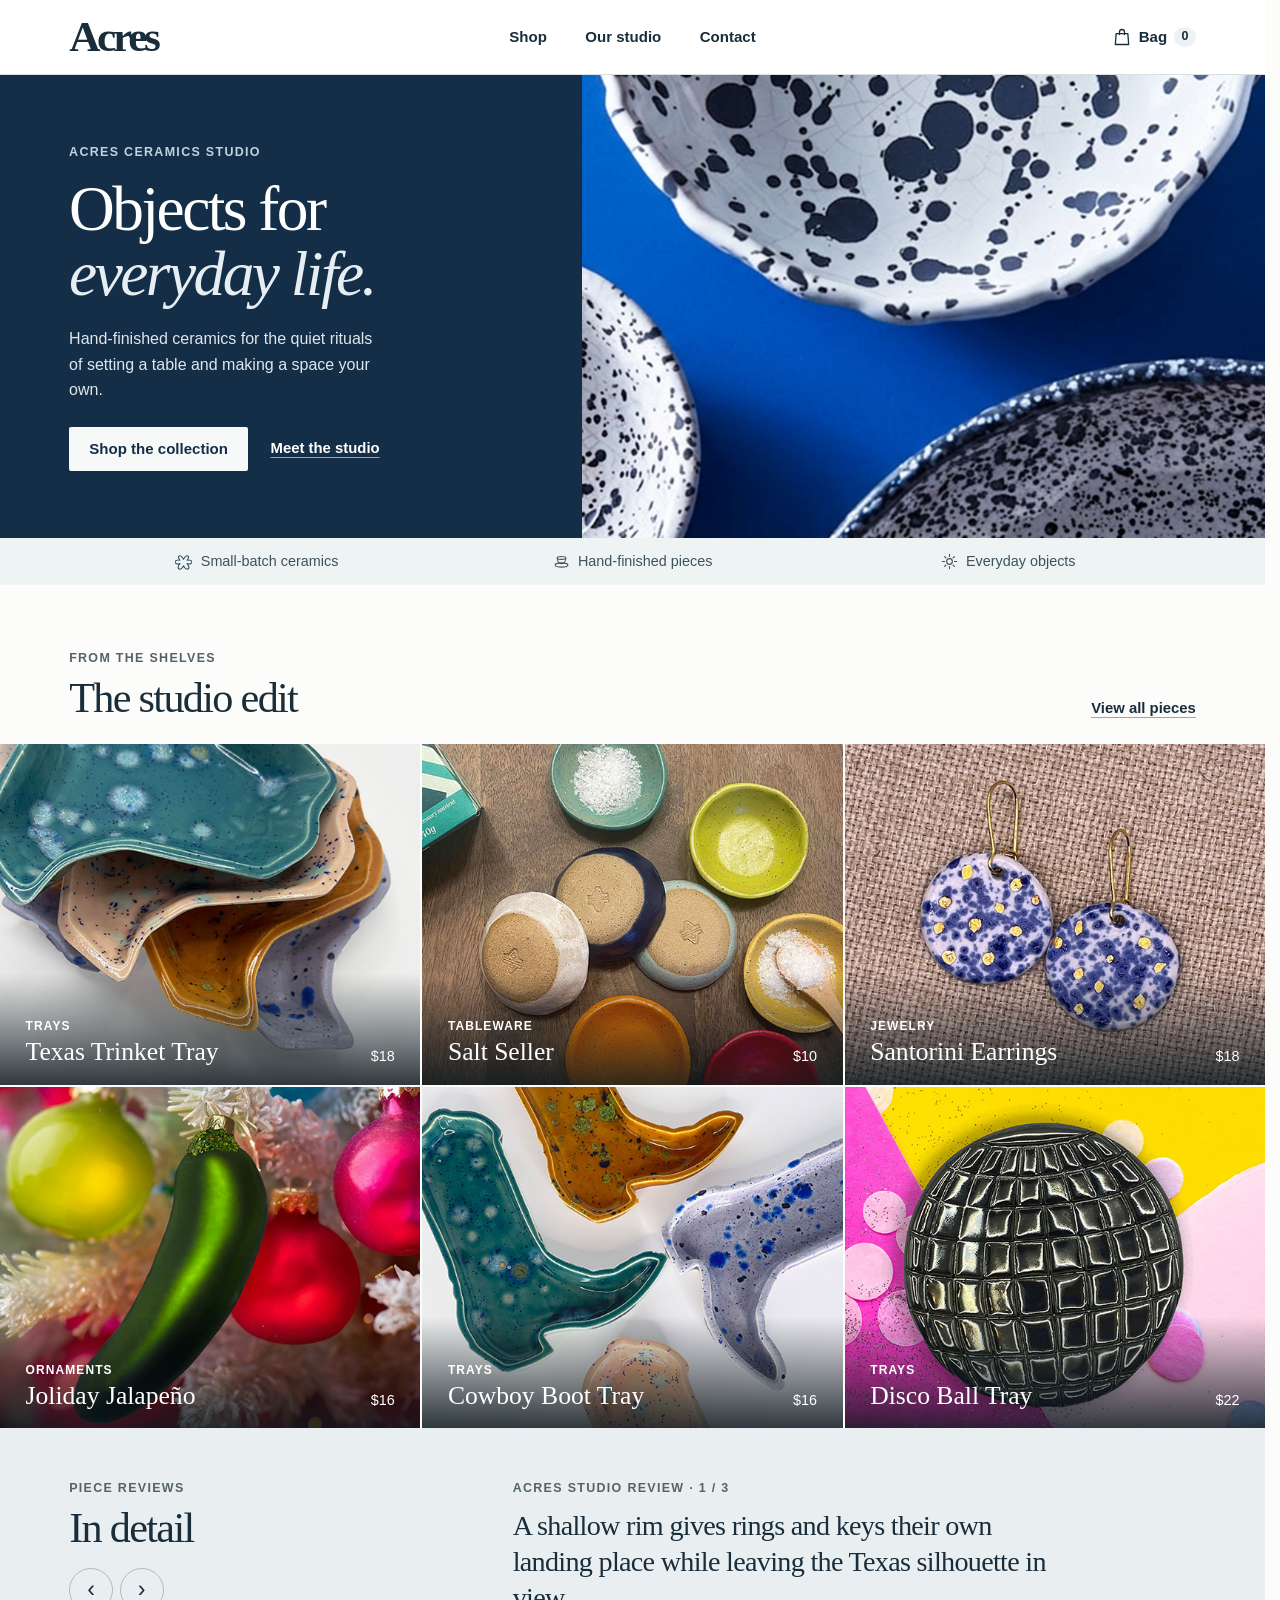
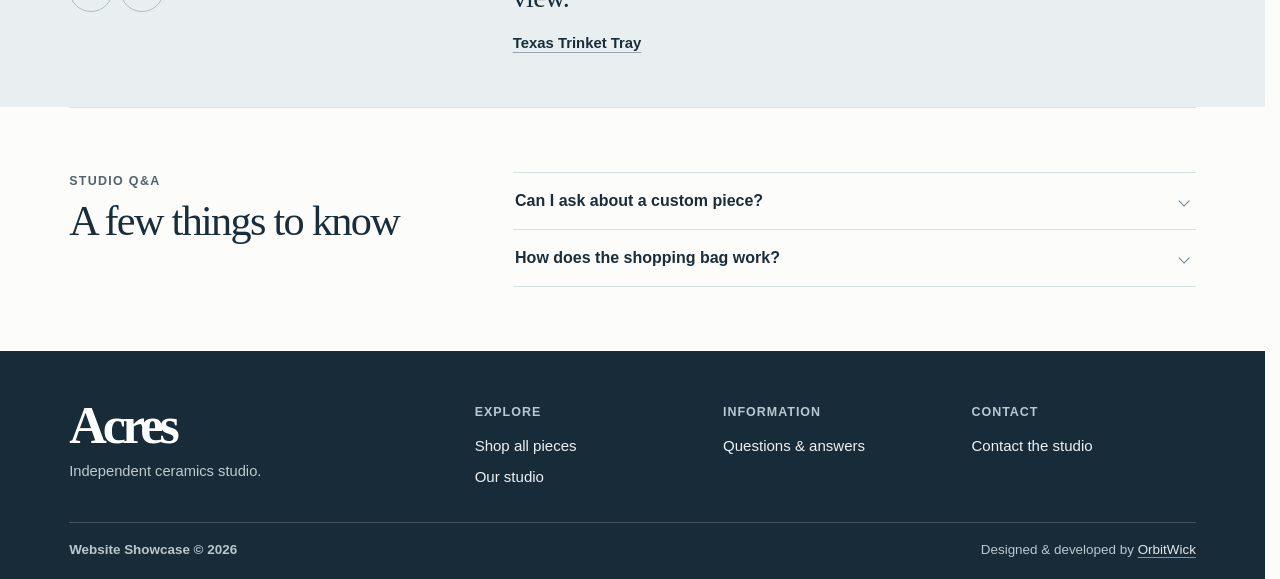
==== commit 3a98b37a: "update" ====
--- a/index.html
+++ b/index.html
@@ -54,40 +54,36 @@
                     <circle cx="12" cy="12" r="4" />
                     <path d="M12 2v3m0 14v3M2 12h3m14 0h3M5 5l2 2m10 10 2 2M5 19l2-2M17 7l2-2" />
                 </svg>Everyday objects</span></div>
-        <section class="wrap section">
-            <div class="section-head">
-                <div><span class="eyebrow">From the shelves</span>
-                    <h2>The studio edit</h2>
-                </div><a class="text-link" href="shop.html">View all pieces</a>
+        <section class="studio-gallery" aria-labelledby="gallery-title">
+            <div class="wrap section-head">
+                <div><span class="eyebrow">From the shelves</span><h2 id="gallery-title">The studio edit</h2></div>
+                <a class="text-link" href="shop.html">View all pieces</a>
             </div>
-            <div class="grid">
-                <article class="product" data-category="Trays" data-price="18"><a href="shop_product_page.html?id=2">
-                        <div class="product-photo"><img loading="lazy" src="products/img/2.jpg"
-                                alt="Texas Trinket Tray"></div>
-                        <div class="product-info">
-                            <div><small>Trays</small>
-                                <h3>Texas Trinket Tray</h3>
-                            </div><span>$18</span>
-                        </div>
-                    </a></article>
-                <article class="product" data-category="Tableware" data-price="10"><a
-                        href="shop_product_page.html?id=3">
-                        <div class="product-photo"><img loading="lazy" src="products/img/3.jpg" alt="Salt Seller"></div>
-                        <div class="product-info">
-                            <div><small>Tableware</small>
-                                <h3>Salt Seller</h3>
-                            </div><span>$10</span>
-                        </div>
-                    </a></article>
-                <article class="product" data-category="Jewelry" data-price="18"><a href="shop_product_page.html?id=5">
-                        <div class="product-photo"><img loading="lazy" src="products/img/5.jpg"
-                                alt="Santorini Earrings"></div>
-                        <div class="product-info">
-                            <div><small>Jewelry</small>
-                                <h3>Santorini Earrings</h3>
-                            </div><span>$18</span>
-                        </div>
-                    </a></article>
+            <div class="gallery-grid">
+                <a class="gallery-piece" href="shop_product_page.html?id=2">
+                    <img loading="lazy" src="products/img/2.jpg" alt="">
+                    <span class="gallery-caption"><small>Trays</small><span>Texas Trinket Tray</span><span class="gallery-price">$18</span></span>
+                </a>
+                <a class="gallery-piece" href="shop_product_page.html?id=3">
+                    <img loading="lazy" src="products/img/3.jpg" alt="">
+                    <span class="gallery-caption"><small>Tableware</small><span>Salt Seller</span><span class="gallery-price">$10</span></span>
+                </a>
+                <a class="gallery-piece" href="shop_product_page.html?id=5">
+                    <img loading="lazy" src="products/img/5.jpg" alt="">
+                    <span class="gallery-caption"><small>Jewelry</small><span>Santorini Earrings</span><span class="gallery-price">$18</span></span>
+                </a>
+                <a class="gallery-piece" href="shop_product_page.html?id=1">
+                    <img loading="lazy" src="products/img/1.jpg" alt="">
+                    <span class="gallery-caption"><small>Ornaments</small><span>Joliday Jalapeño</span><span class="gallery-price">$16</span></span>
+                </a>
+                <a class="gallery-piece" href="shop_product_page.html?id=6">
+                    <img loading="lazy" src="products/img/6.jpg" alt="">
+                    <span class="gallery-caption"><small>Trays</small><span>Cowboy Boot Tray</span><span class="gallery-price">$16</span></span>
+                </a>
+                <a class="gallery-piece" href="shop_product_page.html?id=4">
+                    <img loading="lazy" src="products/img/4.jpg" alt="">
+                    <span class="gallery-caption"><small>Trays</small><span>Disco Ball Tray</span><span class="gallery-price">$22</span></span>
+                </a>
             </div>
         </section>
         <section class="review-band" aria-labelledby="review-title" aria-roledescription="carousel">
--- a/css/acres.css
+++ b/css/acres.css
@@ -67,6 +67,22 @@
 .values svg { width: 17px; height: 17px; flex: none; }
 .section-head { display: flex; align-items: end; justify-content: space-between; gap: 1rem; margin-bottom: 1.45rem; }
 .section-head .text-link { flex: none; }
+.studio-gallery { padding-top: var(--section-space); }
+.gallery-grid { display: grid; grid-template-columns: repeat(3, minmax(0, 1fr)); gap: 2px; }
+.gallery-piece { position: relative; aspect-ratio: 585 / 475; overflow: hidden; background: var(--sand); text-decoration: none; }
+.gallery-piece img { width: 100%; height: 100%; object-fit: cover; transition: transform .25s ease; }
+.gallery-caption {
+  position: absolute; inset: auto 0 0; display: grid; grid-template-columns: 1fr auto;
+  align-items: end; gap: .2rem .5rem; padding: 2.8rem clamp(.8rem, 2vw, 1.8rem) 1.15rem;
+  background: linear-gradient(transparent, rgb(12 23 29 / 84%)); color: #fff;
+  font: clamp(1.25rem, 2vw, 2rem)/1.1 var(--serif);
+}
+.gallery-caption small { grid-column: 1 / -1; font: 600 .75rem/1.4 "Segoe UI", Arial, sans-serif; letter-spacing: .09em; text-transform: uppercase; }
+.gallery-price { font: .9rem/1.4 "Segoe UI", Arial, sans-serif; }
+.gallery-piece:focus-visible { outline-offset: -4px; z-index: 1; }
+@media (hover: hover) {
+  .gallery-piece:hover img { transform: scale(1.025); }
+}
 .grid { display: grid; grid-template-columns: repeat(3, minmax(0, 1fr)); gap: 2rem clamp(1rem, 2vw, 2rem); }
 .product a { display: block; text-decoration: none; }
 .product-photo { overflow: hidden; background: var(--sand); }
@@ -152,7 +168,8 @@
 .credit a:hover { color: #fff; }
 
 /* Shopping bag */
-body:has(.cart-drawer[open]) { overflow:hidden}
+html { scrollbar-gutter: stable; }
+html:has(.cart-drawer[open]) { overflow: hidden; }
 .cart-drawer { margin:0 auto 0 0; padding:1.7rem; width:min(465px,100%); max-width:100%; height:100dvh; max-height:100dvh; border:0; color:var(--ink); background:var(--paper); box-shadow:4px 0 35px #152b3829; overflow-y:auto}
 .cart-drawer[open] { animation:drawer-in .23s ease-out}
 .cart-drawer::backdrop { background:#0b1c2d70}
@@ -183,6 +200,10 @@
 
 
 @media (max-width: 760px) {
+  .gallery-grid { grid-template-columns: repeat(2, minmax(0, 1fr)); }
+  .gallery-piece { aspect-ratio: 1; }
+  .gallery-caption { padding: 2rem .7rem .7rem; }
+  .gallery-caption .gallery-price { grid-column: 1 / -1; }
   .hero { grid-template-columns: 1fr; }
   .hero-copy { padding: 2.35rem var(--gutter); }
   .hero h1 { font-size: clamp(2.95rem, 8.5vw, 4.1rem); }
